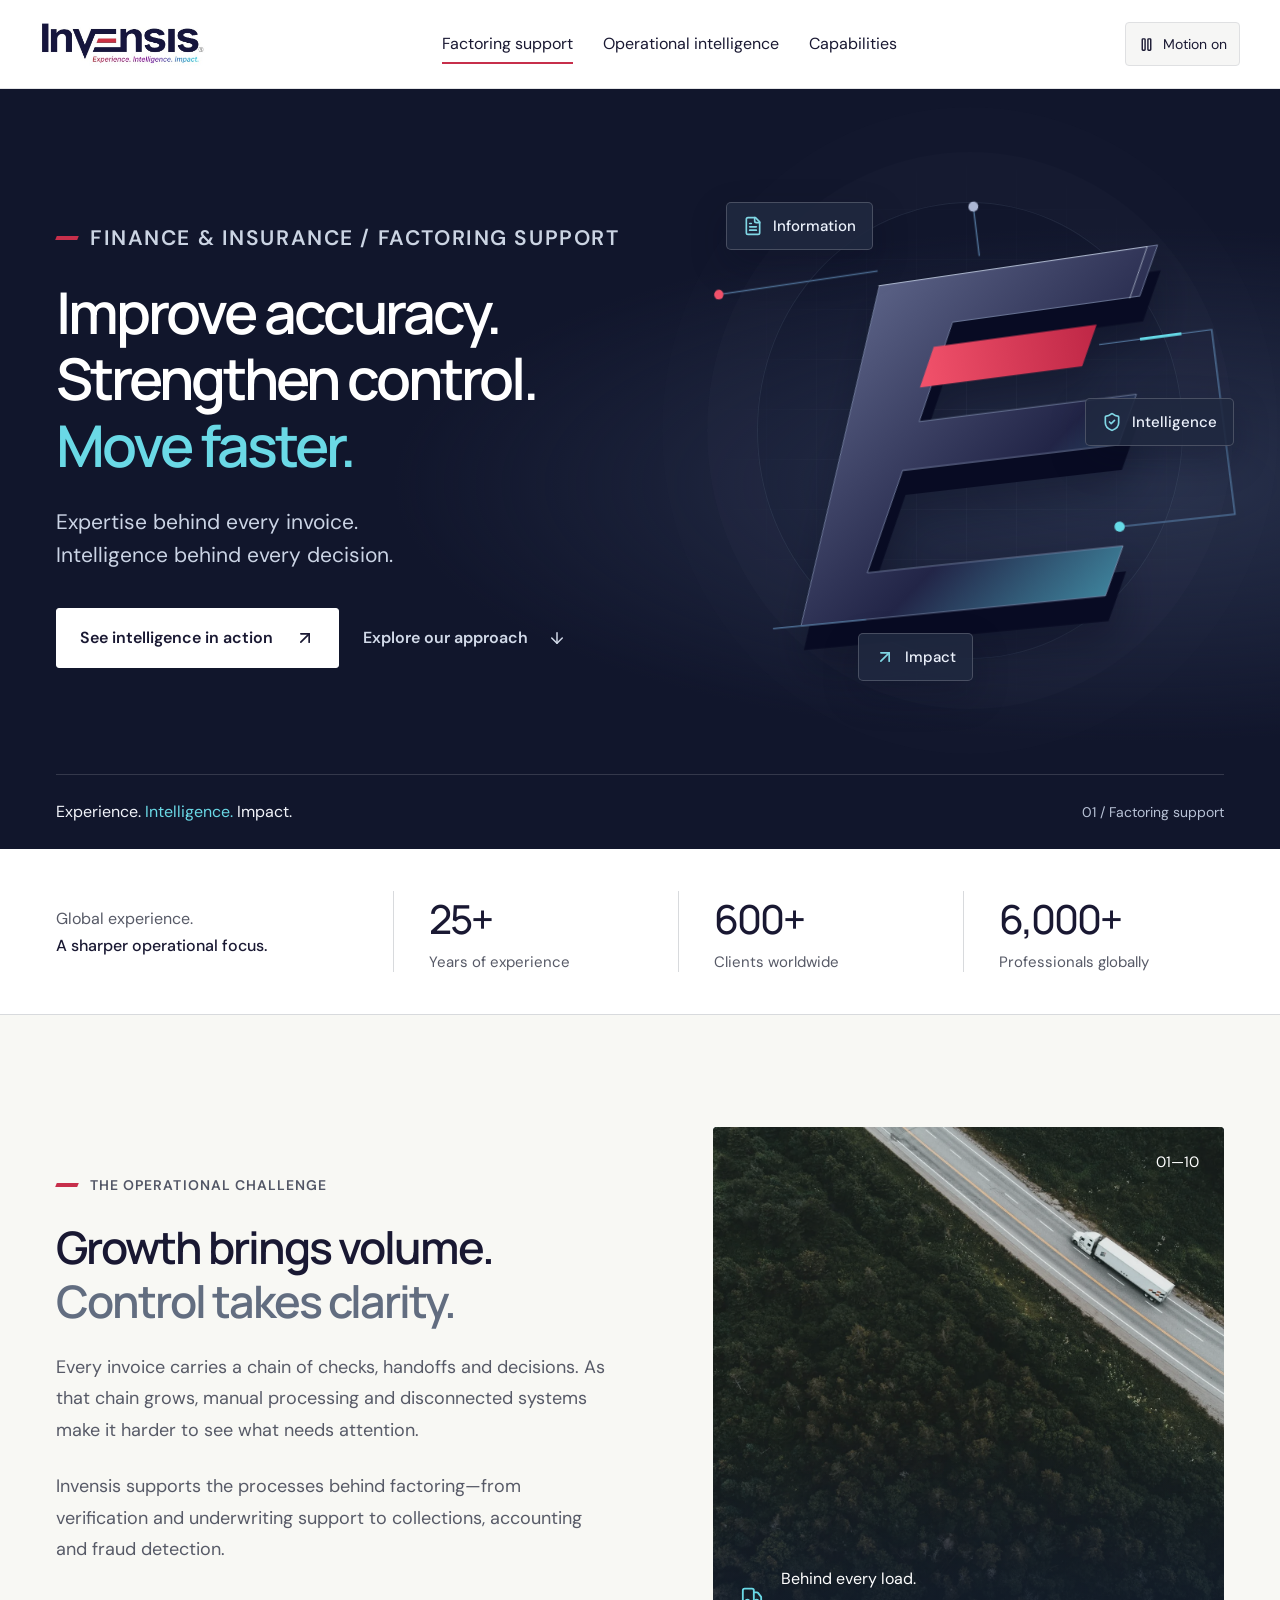
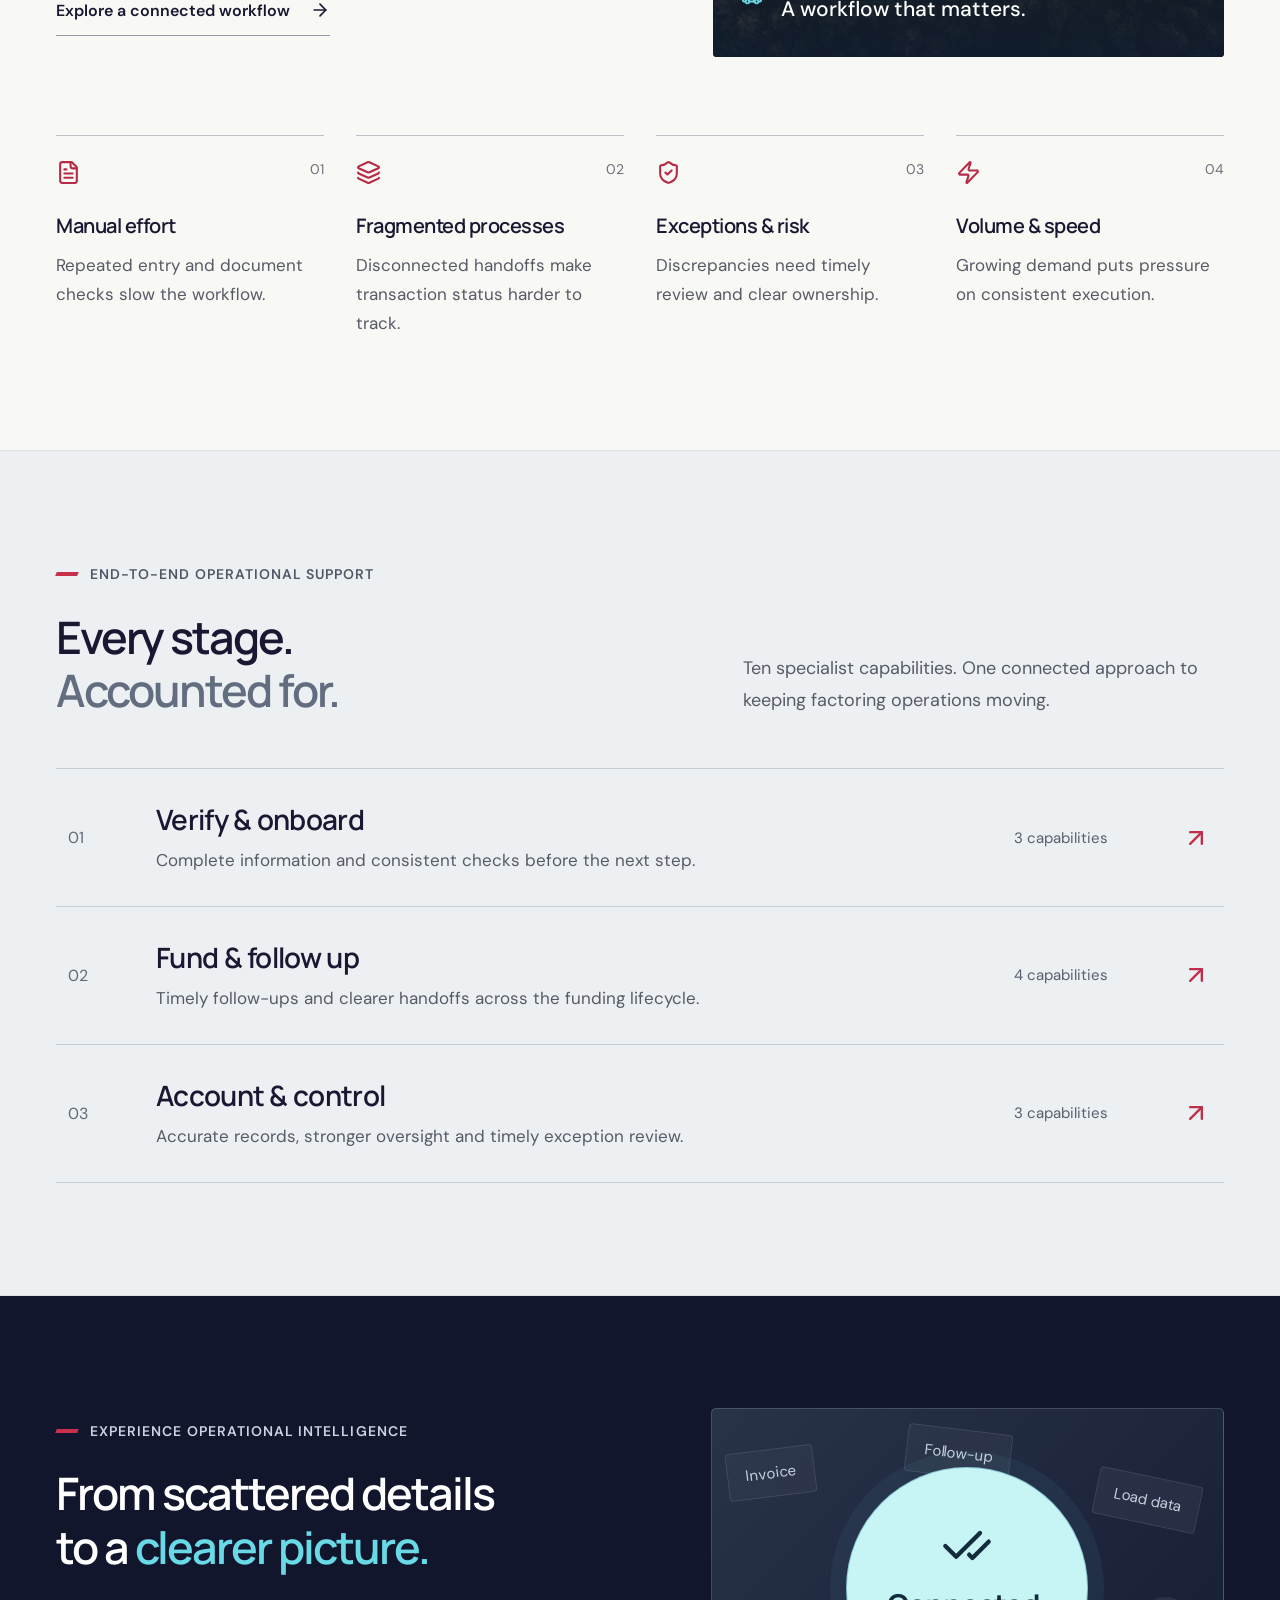
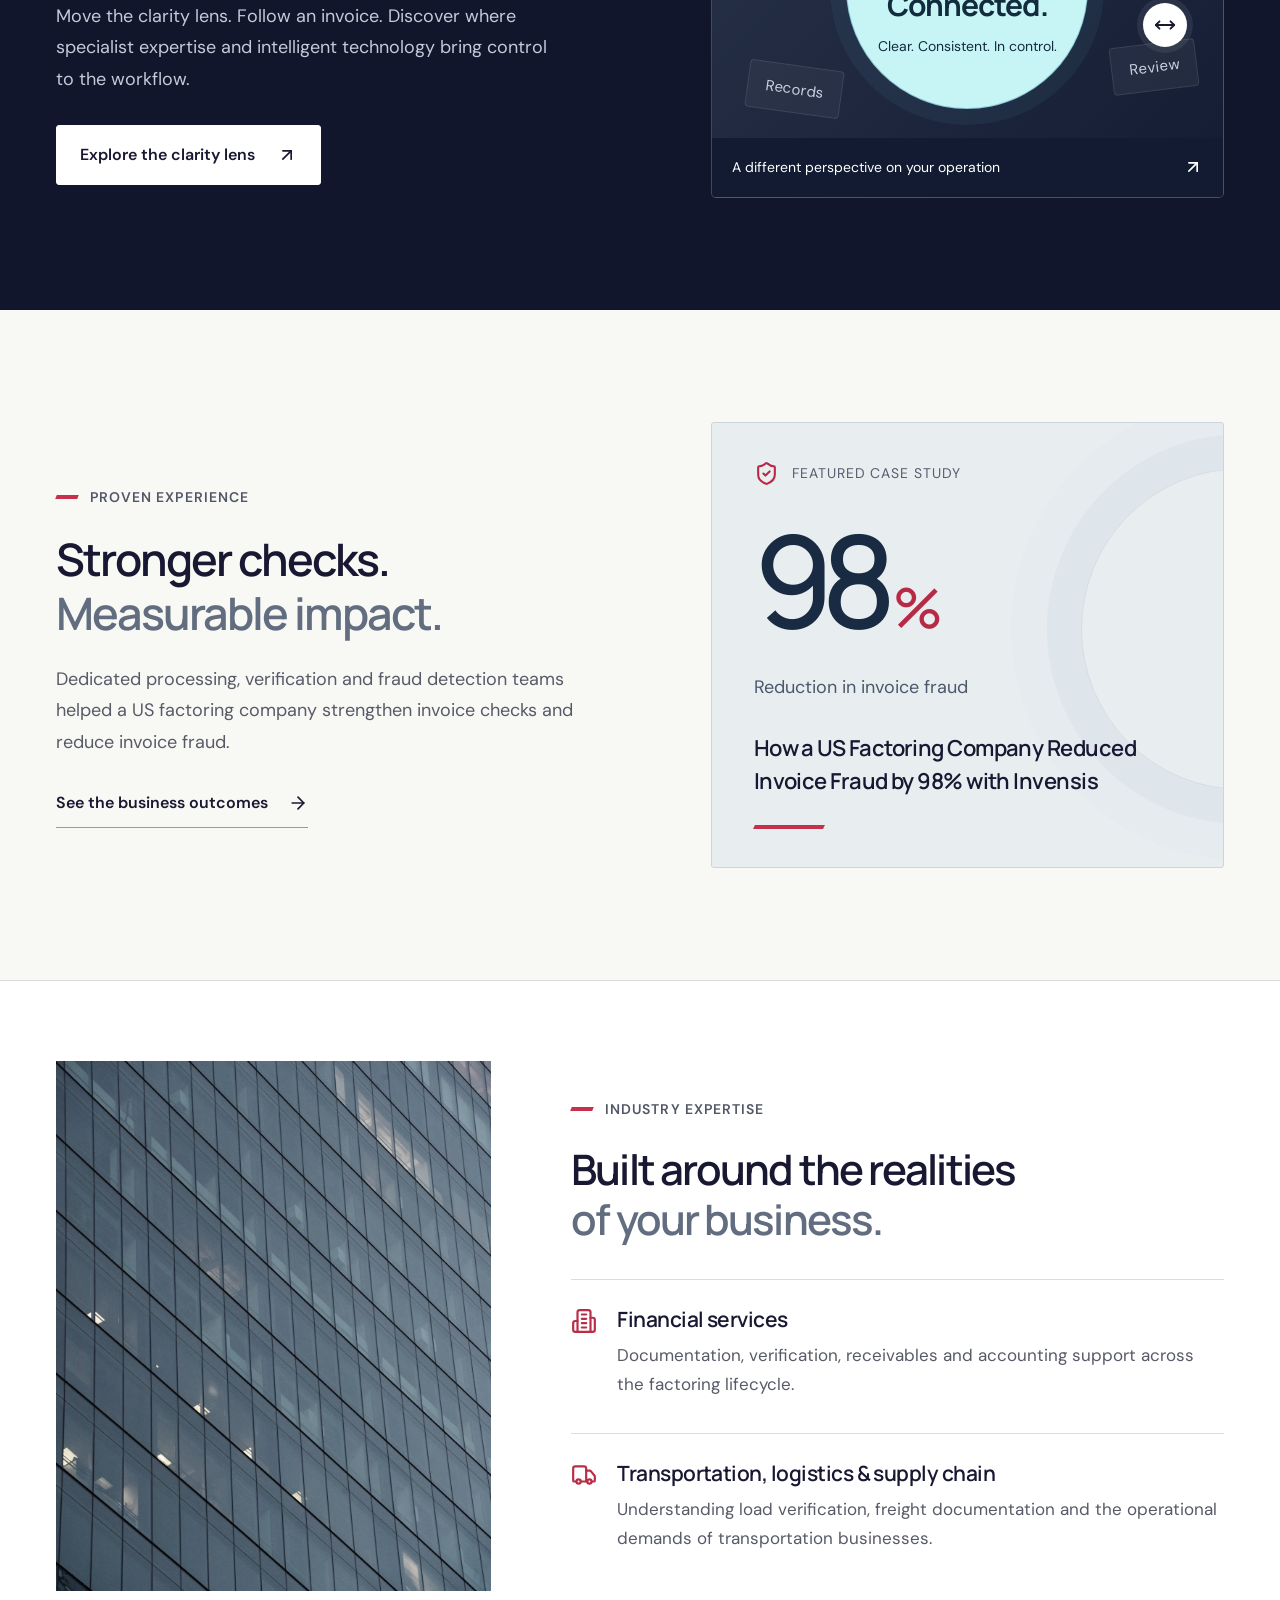
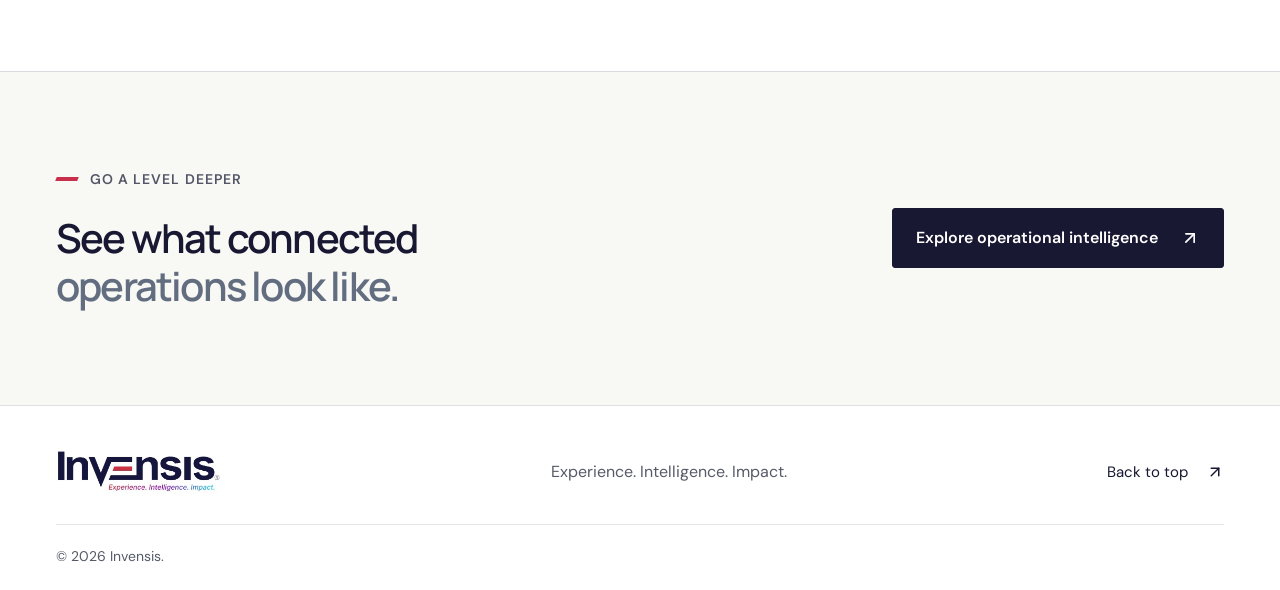
==== index.html @ 434040b1 "Publish separate two-page Invensis design showcase" ====
<!doctype html>
<html lang="en"><head><meta charset="UTF-8"/><meta name="viewport" content="width=device-width, initial-scale=1.0"/><meta name="theme-color" content="#171538"/><meta name="description" content="Invensis factoring support. Operational expertise and intelligent technology to improve accuracy, strengthen control and move faster."/><meta property="og:title" content="Invensis — Stronger factoring operations"/><meta property="og:description" content="Experience. Intelligence. Impact. Explore operational support across the factoring lifecycle."/><meta property="og:type" content="website"/><meta property="og:url" content="https://maazhussain2711.github.io/invensis-design-showcase"/><meta property="og:image" content="https://maazhussain2711.github.io/invensis-design-showcase/invensis-logo.jpg"/><link rel="canonical" href="https://maazhussain2711.github.io/invensis-design-showcase"/><link rel="icon" type="image/svg+xml" href="./favicon.svg"/><title>Factoring Support | Invensis</title>  <script type="module" crossorigin src="./assets/main-B9OImQj8.js"></script>
  <link rel="stylesheet" crossorigin href="./assets/main-DvrVE4va.css">
</head><body><div id="root"></div><noscript>Enable JavaScript to explore this interactive page.</noscript></body></html>
---- assets/main-DvrVE4va.css ----
@font-face{font-family:DM Sans;font-style:normal;font-weight:400 700;font-display:swap;src:url(./dm-sans-400-Xz1IZZA0.woff2) format("woff2")}@font-face{font-family:Manrope;font-style:normal;font-weight:400 800;font-display:swap;src:url(./manrope-400-DHIcAJRg.woff2) format("woff2")}:root{font-family:DM Sans,sans-serif;font-synthesis:none;font-size:16px;color:#191832;background:#f8f8f4;--ink:#191832;--muted:#575a67;--navy:#11162c;--red:#c72f4b;--cyan:#6ad9e6;--line:#d8dadd;--wrap:1240px}*{box-sizing:border-box}html{scroll-behavior:smooth;scroll-padding-top:105px}body{margin:0}button,input,textarea,select{font:inherit}button,a,input{-webkit-tap-highlight-color:transparent}button{cursor:pointer}a{color:inherit;text-decoration:none}button{color:inherit}img{display:block;width:100%;height:auto}svg{flex-shrink:0}button:focus-visible,a:focus-visible,input:focus-visible,select:focus-visible,textarea:focus-visible,summary:focus-visible{outline:3px solid #087f96;outline-offset:5px}.dark :focus-visible{outline-color:#81e5ef}h1,h2,h3,h4,p,figure{margin:0}h1,h2,h3,h4{font-family:Manrope,sans-serif;font-weight:600}h1{font-size:clamp(48px,5.15vw,78px);line-height:1.15;letter-spacing:-.052em}h2{font-size:clamp(34px,3.5vw,50px);line-height:1.19;letter-spacing:-.045em}h3{font-size:24px;line-height:1.35;letter-spacing:-.025em}h4{font-size:24px;line-height:1.4}em{font-style:normal;color:#626d80}p{font-size:18px;line-height:1.75;color:var(--muted)}.wrap{width:min(var(--wrap),calc(100% - 112px));margin-inline:auto}.section{padding:112px 0}.dark{background:var(--navy);color:#fff}.dark p{color:#c3cbda}.dark em{color:var(--cyan)}.eyebrow{display:flex;align-items:center;gap:12px;font-size:14px;line-height:1.6;font-weight:600;letter-spacing:.075em;text-transform:uppercase;margin-bottom:24px;color:#525666}.eyebrow>span{width:22px;height:4px;transform:skew(-22deg);background:var(--red);flex-shrink:0}.dark .eyebrow{color:#cbd4e3}.button{display:inline-flex;align-items:center;justify-content:space-between;gap:22px;min-height:56px;padding:17px 23px;background:var(--ink);border:1px solid var(--ink);color:#fff;font-size:16px;font-weight:600;line-height:1.5;border-radius:3px;transition:background .2s,transform .2s}.button:hover{background:#34364e;transform:translateY(-2px)}.dark .button{background:#fff;color:var(--ink);border-color:#fff}.dark .button:hover{background:#c5f1f5}.button svg,.text-link svg,.quiet-link svg{transition:transform .2s}.button:hover svg,.text-link:hover svg{transform:translate(3px,-2px)}.text-link,.quiet-link{display:inline-flex;align-items:center;gap:20px;min-height:44px;font-size:16px;font-weight:600;line-height:1.6}.text-link{padding-bottom:6px;border-bottom:1px solid #949ba8}.dark .quiet-link{color:#d2dae9}.skip-link{position:fixed;top:10px;left:12px;padding:15px 20px;background:#fff;z-index:100;transform:translateY(-160%)}.skip-link:focus{transform:none}.site-header{position:sticky;top:0;z-index:30;background:#fff;border-bottom:1px solid #e3e4e6}.header-inner{height:88px;width:min(1390px,calc(100% - 80px));margin:auto;display:flex;align-items:center;justify-content:space-between;gap:30px}.brand{display:inline-flex;align-items:center;min-width:172px}.brand-crop{width:174px;height:52px;display:block;overflow:hidden;background:#fff}.brand-crop img{width:200px;max-width:none;margin:-20px 0 0 -14px}.navigation{display:flex;align-items:center;gap:30px}.navigation>a{font-size:16px;line-height:1.6;min-height:44px;display:flex;align-items:center;position:relative}.navigation>a:after{content:"";position:absolute;bottom:2px;left:0;width:0;height:2px;background:var(--red);transition:width .2s}.navigation>a:hover:after,.navigation>a[aria-current]:after{width:100%}.header-actions{display:flex;align-items:center;gap:12px}.motion-toggle{display:flex;gap:8px;align-items:center;font-size:14px;white-space:nowrap;min-height:44px;padding:8px 12px;background:#f6f6f5;border:1px solid #dfe0e2;border-radius:4px}.menu-toggle{display:none;border:1px solid #dfe0e2;background:#fff;width:44px;height:44px;align-items:center;justify-content:center}.reading-progress{height:2px;background:var(--red);position:absolute;bottom:-1px;left:0;width:100%;transform:scaleX(var(--read-progress,0));transform-origin:left}.home-hero{overflow:hidden;background:radial-gradient(ellipse at 88% 52%,#27304b 0,transparent 46%),#11162c}.hero-grid{display:grid;grid-template-columns:1.25fr 1fr;gap:25px;align-items:center;min-height:640px;padding-top:70px;padding-bottom:72px}.hero-copy{z-index:2}.hero-copy h1{font-size:clamp(48px,4.5vw,70px);font-weight:600}.hero-copy>p{margin-top:28px;font-size:21px;line-height:1.6;color:#cbd4e5}.hero-actions{display:flex;gap:24px;align-items:center;flex-wrap:wrap;margin-top:35px}.hero-baseline{display:flex;justify-content:space-between;align-items:center;gap:20px;border-top:1px solid #ffffff25;padding-block:23px}.hero-baseline p{font-size:16px;color:#f2f4fa}.hero-baseline p span{color:var(--cyan)}.hero-baseline>span{font-size:14px;color:#b8c2d6}.signal-art{position:relative;width:100%;aspect-ratio:1/1.06;transform:translateY(var(--hero-travel,0px));perspective:1000px}.signal-svg{width:110%;height:100%;position:relative;left:-5%;filter:drop-shadow(0 22px 20px #04071855);transform:rotateY(-8deg) rotate(-7deg)}.signal-grid{position:absolute;top:0;right:0;bottom:0;left:0;background-image:linear-gradient(#adb7d110 1px,transparent 1px),linear-gradient(90deg,#adb7d110 1px,transparent 1px);background-size:50px 50px;-webkit-mask-image:radial-gradient(ellipse,black 0,transparent 72%);mask-image:radial-gradient(ellipse,black 0,transparent 72%)}.signal-halo{position:absolute;top:8%;right:8%;bottom:8%;left:8%;border:1px solid #879eb222;border-radius:50%;box-shadow:0 0 0 50px #879eb205,0 0 0 95px #879eb203}.signal-chip{position:absolute;display:flex;align-items:center;gap:10px;padding:13px 16px;border:1px solid #ffffff30;border-radius:5px;background:#202940e6;box-shadow:0 14px 35px #060c2040;font-size:15px;font-weight:500;color:#edf2fc}.signal-chip svg{color:#80d7e5}.chip-one{top:8%;left:2%}.chip-two{right:-2%;top:44%}.chip-three{bottom:4%;left:28%}.signal-packet{stroke-dasharray:40 460;stroke-dashoffset:460;animation:signal-flow 4s ease 3 forwards}.experience-strip{padding:42px 0;background:#fff;border-bottom:1px solid var(--line)}.stats-grid{display:grid;grid-template-columns:1.2fr repeat(3,1fr);gap:24px;align-items:center}.stats-grid>p{font-size:16px;line-height:1.7}.stats-grid>p strong{font-weight:500;color:var(--ink)}.stat{border-left:1px solid var(--line);padding-left:35px;display:flex;flex-direction:column;gap:6px}.stat strong{font-family:Manrope,sans-serif;font-size:40px;letter-spacing:-.05em;font-weight:500}.stat span{font-size:15px;color:var(--muted)}.approach-grid{display:grid;grid-template-columns:1.12fr 1fr;gap:85px;align-items:center}.section-intro>p{margin-top:25px;max-width:550px}.section-intro .text-link{margin-top:26px}.freight-image{position:relative;height:530px;overflow:hidden;border-radius:4px;background:#182735}.freight-image>img{height:100%;object-fit:cover;object-position:50% 50%;filter:saturate(.6)}.freight-image:after{content:"";position:absolute;top:0;right:0;bottom:0;left:0;background:linear-gradient(transparent 55%,#101b2edf)}.freight-image figcaption{display:flex;gap:18px;align-items:center;position:absolute;left:28px;right:28px;bottom:30px;z-index:1;font-size:16px;line-height:1.7;color:#fff}.freight-image figcaption svg{color:var(--cyan)}.freight-image figcaption strong{font-size:21px;font-weight:500}.image-index{position:absolute;right:25px;top:25px;color:#fff;font-size:15px}.friction-grid{display:grid;grid-template-columns:repeat(4,1fr);gap:32px;margin-top:78px}.friction-grid article{position:relative;border-top:1px solid #bec3ca;padding-top:24px}.friction-grid .item-number{position:absolute;top:24px;right:0;color:#6c707a;font-size:14px}.friction-grid article>svg{margin-bottom:22px;color:#b72a45}.friction-grid h3{font-size:20px;margin-bottom:12px}.friction-grid p{font-size:17px;line-height:1.7}.heading-row{display:grid;grid-template-columns:1.25fr 1fr;gap:85px;align-items:end;margin-bottom:52px}.heading-row>p{max-width:510px}.capability-overview{background:#edf0f2;border-block:1px solid #dde1e4}.service-chapters{border-top:1px solid #c7cdd3}.service-chapter{display:grid;grid-template-columns:60px 1fr 140px 30px;gap:28px;align-items:center;border-bottom:1px solid #c7cdd3;padding:32px 12px;transition:background .2s,padding .2s}.service-chapter:hover{background:#fff;padding-inline:22px}.chapter-number{font-size:16px;color:#626878}.service-chapter h3{font-size:28px;margin-bottom:7px}.service-chapter p{font-size:17px;line-height:1.65}.chapter-count{font-size:15px;color:#565f70}.service-chapter>svg{color:#c12e4a}.feature-grid{display:grid;grid-template-columns:1.1fr 1fr;gap:90px;align-items:center}.experience-feature p:not(.eyebrow){margin-top:28px;max-width:510px}.experience-feature .button{margin-top:30px}.lens-preview{min-height:390px;position:relative;display:flex;align-items:center;justify-content:center;border:1px solid #ffffff30;background:linear-gradient(135deg,#283249,#141c33);border-radius:5px;overflow:hidden}.preview-noise{position:absolute;top:0;right:0;bottom:0;left:0}.preview-noise>span{position:absolute;font-size:15px;color:#c8d0df;background:#3c465955;border:1px solid #ffffff19;padding:13px 17px;border-radius:4px;transform:rotate(-7deg)}.preview-noise>span:nth-child(1){top:40px;left:15px}.preview-noise>span:nth-child(2){top:67px;right:23px;transform:rotate(12deg)}.preview-noise>span:nth-child(3){left:35px;bottom:84px;transform:rotate(8deg)}.preview-noise>span:nth-child(4){right:26px;bottom:106px}.preview-noise>span:nth-child(5){left:38%;top:20px;transform:rotate(7deg)}.preview-circle{position:relative;width:240px;height:240px;border-radius:50%;display:flex;flex-direction:column;align-items:center;justify-content:center;gap:12px;background:#c7f4f4;box-shadow:0 0 0 1px #8cc8d5,0 0 0 17px #6bcddd10;color:#122c3e;transform:translateY(-15px);transition:transform .4s}.lens-preview:hover .preview-circle{transform:translateY(-15px) scale(1.04)}.preview-circle strong{font-family:Manrope,sans-serif;font-size:30px;letter-spacing:-.035em}.preview-circle>span{font-size:14px}.preview-handle{position:absolute;top:50%;right:7%;width:44px;height:44px;border-radius:50%;background:#fff;color:#171a31;display:flex;align-items:center;justify-content:center;box-shadow:0 0 0 6px #ffffff13}.preview-caption{position:absolute;bottom:0;left:0;right:0;padding:19px 20px;background:#121b32;display:flex;align-items:center;justify-content:space-between;gap:12px;font-size:14px;line-height:1.5}.impact-grid{display:grid;grid-template-columns:1.1fr 1fr;gap:90px;align-items:center}.case-feature{position:relative;overflow:hidden;padding:38px 42px;background:#e8edf0;border:1px solid #cdd5dc;border-radius:3px}.case-feature:before{content:"";position:absolute;width:320px;height:320px;border:1px solid #8298ab30;border-radius:50%;right:-180px;top:45px;box-shadow:0 0 0 34px #8298ab10,0 0 0 70px #8298ab08}.case-meta{display:flex;align-items:center;gap:13px;font-size:14px;text-transform:uppercase;letter-spacing:.07em;color:#535e70}.case-meta svg{color:#b72a45}.case-value{display:block;font-family:Manrope,sans-serif;font-size:clamp(95px,10vw,150px);line-height:1.3;letter-spacing:-.09em;font-weight:500;margin:10px 0;color:#192a43}.case-value>span{font-size:.43em;letter-spacing:-.06em;margin-left:7px;color:#b72a45}.case-measure{font-size:18px;color:#4b576b}.case-feature h3{font-size:22px;line-height:1.5;margin-top:28px;position:relative;max-width:430px}.case-rule{width:70px;height:4px;display:block;margin-top:27px;background:#c4314d;transform:skew(-25deg)}.industry-section{background:#fff;border-block:1px solid var(--line);padding:80px 0}.industry-grid{display:grid;grid-template-columns:.8fr 1.2fr;gap:80px;align-items:center}.industry-grid figure{height:530px;overflow:hidden}.industry-grid img{height:100%;object-fit:cover;filter:saturate(.45)}.industry-grid h2{font-size:42px}.industry-row{display:flex;gap:20px;margin-top:34px;padding-top:25px;border-top:1px solid #d9dce1}.industry-row>svg{color:#b82e49;margin-top:3px}.industry-row h3{font-size:21px;margin-bottom:8px}.industry-row p{font-size:17px;line-height:1.7}.next-page{display:flex;justify-content:space-between;align-items:center;gap:40px;padding-block:96px}.next-page h2{font-size:40px}.site-footer{background:#fff;border-top:1px solid #dfe1e5;padding-top:40px;padding-bottom:25px}.footer-inner{display:flex;justify-content:space-between;align-items:center;gap:30px}.footer-inner>p{font-size:16px}.footer-inner>a:last-child{display:flex;align-items:center;gap:18px;min-height:44px;font-size:15px}.footer-bottom{border-top:1px solid #e4e5e8;margin-top:26px;padding-top:22px;font-size:14px;color:#555a67}.operations-hero{padding:37px 0 0;background:#f5f6f3}.back-link{display:inline-flex;align-items:center;gap:12px;min-height:44px;font-size:14px;color:#535d6d}.back-link svg{transform:rotate(180deg)}.operations-hero-grid{display:grid;grid-template-columns:1.25fr 1fr;align-items:end;gap:90px;padding-top:47px;padding-bottom:64px}.operations-hero h1{font-size:clamp(46px,5.2vw,76px)}.operations-hero-grid>div:last-child{padding-bottom:10px}.operations-hero-grid>div:last-child>p+p{margin-top:18px}.operations-hero-grid .text-link{margin-top:25px}.page-chapters{display:flex;gap:30px;flex-wrap:wrap;padding:22px 0;border-top:1px solid #cdd2d9;align-items:center}.page-chapters>span{margin-right:auto;color:#555d6b;font-size:14px}.page-chapters>a{font-size:15px;min-height:44px;display:flex;align-items:center}.page-chapters>a:hover{text-decoration:underline}.clarity-section{background:radial-gradient(ellipse at 75% 50%,#25364c,transparent 80%),#11162c}.clarity-experience{border:1px solid #536077;border-radius:5px;overflow:hidden}.lens-scene{height:370px;position:relative;overflow:hidden}.lens-world{position:absolute;top:0;right:0;bottom:0;left:0;padding:25px 32px;background:#1d2437}.lens-world-heading{display:flex;align-items:center;gap:12px;font-size:16px;color:#e0e5ee}.status-mark{width:11px;height:11px;background:#dbbd88;border-radius:50%;display:block}.lens-chain{display:grid;grid-template-columns:repeat(3,1fr);gap:28px;margin-top:25px}.lens-node{position:relative;display:flex;flex-direction:column;align-items:start;border:1px dashed #8d95a275;background:#293044;min-height:197px;padding:20px;border-radius:3px;transform:rotate(-3deg)}.lens-node:nth-child(2){transform:rotate(3deg)}.lens-node:nth-child(3){transform:rotate(-1.5deg)}.lens-node>span{position:absolute;right:18px;top:19px;font-size:14px;color:#c2c8d4}.lens-node>svg{color:#d6c4a7;width:28px;height:28px;margin-bottom:18px}.lens-node strong{font-size:18px;font-weight:500;line-height:1.4;max-width:220px}.lens-node p{font-size:15px;line-height:1.6;color:#cad0dc;margin-top:9px;max-width:240px}.lens-world-note{font-size:14px;color:#d0d6e1;margin-top:23px}.lens-connected{background:#dbf2f0;color:#173348;clip-path:inset(0 calc(100% - var(--clarity)) 0 0)}.lens-connected .lens-world-heading{color:#173348}.lens-connected .lens-node{transform:none;border:1px solid #88b1b3;background:#f1faf8;box-shadow:0 10px 20px #32637510}.lens-connected .lens-node>svg{color:#167174}.lens-connected .lens-node>span{color:#486274}.lens-connected .lens-node p,.lens-connected .lens-world-note{color:#405c6a}.lens-connected .lens-node:after{content:"";position:absolute;right:-29px;top:50%;width:28px;height:2px;background:#1c8086}.lens-connected .lens-node:last-child:after{display:none}.lens-divider{position:absolute;left:var(--clarity);top:0;bottom:0;width:2px;background:#fff;box-shadow:0 0 20px #08253a50;pointer-events:none;transform:translate(-1px)}.lens-divider>span{position:absolute;top:45%;left:-21px;display:flex;align-items:center;justify-content:center;width:44px;height:44px;color:#1a2e41;background:#fff;border:1px solid #bdcdd5;border-radius:50%;box-shadow:0 4px 14px #18283940}.lens-control{padding:25px 32px;background:#172036;border-top:1px solid #5b697c}.lens-control label{display:flex;gap:12px;align-items:center;font-size:16px;font-weight:500}.lens-control label>span{margin-left:auto;color:#c7d7e4;font-size:14px}.lens-control input{display:block;width:100%;height:44px;margin:14px 0 6px;accent-color:#79dbe3;cursor:ew-resize}.lens-control>div{display:flex;justify-content:space-between;align-items:center;gap:20px;font-size:14px;color:#e2e9f2}.lens-control>div p{font-size:14px;color:#bdcbdd}.lens-text-alternative{padding:24px 32px 28px;border-top:1px solid #536077;background:#111a2f}.lens-text-alternative h3{font-size:18px;margin-bottom:12px}.lens-text-alternative ul{margin:0;padding-left:22px;display:grid;grid-template-columns:repeat(3,1fr);gap:20px;color:#bdcadc;font-size:15px;line-height:1.65}.journey-section{background:#f9faf7}.journey-scroll{border:1px solid #c6cdd5;border-radius:4px;background:#fff}.journey-sticky{background:#fff;padding:30px 32px}.journey-topline{display:flex;justify-content:space-between;gap:20px;align-items:center}.journey-topline>p{font-size:15px;color:#4e5869;display:flex;align-items:center;gap:10px}.status-dot{display:inline-block;width:8px;height:8px;border-radius:50%;background:#237c7d;flex-shrink:0}.follow-control{font-size:14px;display:flex;align-items:center;gap:8px;color:#555d6b;min-height:44px}.follow-control input{width:18px;height:18px;accent-color:#1a5b71}.journey-tabs{display:grid;grid-template-columns:repeat(4,1fr);margin-top:26px;border-bottom:1px solid #cdd3dc}.journey-tabs button{background:transparent;text-align:left;border:0;border-bottom:3px solid transparent;padding:18px 15px 21px 0;font-size:16px;line-height:1.5;color:#5b6373;font-weight:500}.journey-tabs button>span{font-size:14px;display:block;margin-bottom:7px;color:#727b89}.journey-tabs button[aria-selected=true]{border-color:#bd2f49;color:#151c34}.journey-panel{display:grid;grid-template-columns:1fr 1fr;gap:65px;padding-top:45px;padding-bottom:12px;align-items:center}.journey-copy .eyebrow{margin-bottom:14px}.journey-copy h3{font-size:32px;margin-bottom:19px}.journey-copy p{font-size:17px}.journey-copy ul{list-style:none;padding:0;margin:25px 0 0}.journey-copy li{display:flex;align-items:center;gap:12px;font-size:16px;color:#455263;margin-top:13px}.journey-copy li svg{color:#23767d}.journey-document{border:1px solid #c3ccd5;background:#f8fafb;border-radius:5px;box-shadow:0 18px 28px #1d344914;overflow:hidden}.document-top{display:flex;align-items:center;gap:10px;padding:20px;border-bottom:1px solid #d9dfe5;color:#374b60;font-size:15px}.document-top strong{font-weight:500}.document-top>span{margin-left:auto;font-size:14px;color:#526779}.document-content{padding:28px}.document-icon{width:74px;height:74px;background:#e5eff1;border:1px solid #c0d7db;border-radius:16px;display:flex;align-items:center;justify-content:center;color:#276878;margin-bottom:25px}.phase-1 .document-icon{background:#f7e4e8;color:#b52e49;border-color:#e6bfc8}.document-content h4{font-size:22px;max-width:290px;margin-bottom:22px}.document-checks{display:flex;flex-direction:column;gap:14px}.document-checks>span{display:flex;align-items:center;gap:10px;font-size:15px;color:#455e6c}.document-checks svg{color:#277a79}.document-bottom{display:flex;align-items:center;justify-content:space-between;gap:8px;font-size:14px;color:#3b596d;background:#e5eff0;border-top:1px solid #c5d8dc;padding:17px 20px}.library-section{background:#edf0f2;border-block:1px solid #d6dce0}.capability-library{display:grid;grid-template-columns:1fr;gap:42px}.capability-group{scroll-margin-top:110px}.capability-group-heading{display:flex;gap:18px;align-items:center;border-bottom:1px solid #abb5c2;padding-bottom:18px}.capability-group-heading>span{font-size:16px;color:#b42a46}.capability-group-heading>h3{font-size:25px}.capability-group-heading>p{margin-left:auto;font-size:15px}.capability-row{border-bottom:1px solid #cbd2da}.capability-row>button{display:grid;grid-template-columns:35px 30px 1fr 25px;gap:20px;align-items:center;width:100%;padding:22px 14px;border:0;text-align:left;background:transparent;font-size:20px;line-height:1.5;font-family:Manrope,sans-serif;transition:background .2s}.capability-row>button:hover{background:#ffffff8c}.capability-row>button>svg{color:#5e6d81}.capability-number{font-family:DM Sans,sans-serif;font-size:14px;color:#596878}.capability-row.is-expanded{background:#fff}.capability-row.is-expanded>button>svg{color:#b72c48}.capability-row>div{padding:0 66px 26px 99px}.capability-row p{max-width:820px;font-size:18px}.technology-section{background:#fff}.technology-experience{border:1px solid #b8c7d0;border-radius:4px;overflow:hidden}.technology-tabs{display:grid;grid-template-columns:repeat(4,1fr);border-bottom:1px solid #b8c7d0}.technology-tabs button{display:flex;align-items:center;justify-content:space-between;gap:15px;border:0;border-right:1px solid #b8c7d0;background:#f6f8f9;padding:23px 24px;font-size:19px;font-weight:500;min-height:70px}.technology-tabs button:last-child{border-right:0}.technology-tabs button[aria-selected=true]{background:#17243a;color:#fff}.technology-panel{display:grid;grid-template-columns:1fr 1fr;gap:75px;padding:45px;background:linear-gradient(120deg,#f8fafb,#e8f0f1)}.technology-panel>div:first-child>svg{color:#a82f47;margin-bottom:22px}.technology-panel h3{font-size:28px;margin-bottom:17px}.technology-panel p{font-size:17px}.technology-details{padding:25px 28px;border:1px solid #b5c9d1;border-radius:4px;background:#fff;display:flex;flex-direction:column;gap:20px;align-self:center}.small-label{font-size:14px;color:#586c7d}.technology-details>span:not(.small-label){display:flex;align-items:center;gap:11px;font-size:16px;color:#314d60}.technology-details svg{color:#197a81}.technology-details>p{display:flex;align-items:center;gap:10px;font-size:14px;line-height:1.6;border-top:1px solid #dce4e8;padding-top:17px;color:#546879}.outcomes-section{background:#e8efef;border-block:1px solid #cbd9dd}.outcomes-grid{display:grid;grid-template-columns:1fr 1fr;gap:0 60px}.outcomes-grid>div{position:relative;display:flex;align-items:center;gap:15px;border-top:1px solid #b4c5ca;padding:25px 0;min-height:90px}.outcomes-grid>div>span{font-size:14px;color:#576f7b;min-width:28px}.outcomes-grid>div>svg{color:#247d80}.outcomes-grid h3{font-size:20px;font-weight:500}.perspectives-section{background:#f9f9f5}.perspective-list{border-top:1px solid #bfc7cf}.perspective-list details{border-bottom:1px solid #bfc7cf}.perspective-list summary{cursor:pointer;list-style:none;display:grid;grid-template-columns:45px 1fr 25px;gap:25px;align-items:center;padding:30px 12px;transition:background .2s}.perspective-list summary::-webkit-details-marker{display:none}.perspective-list summary:hover{background:#fff}.perspective-list summary>span{font-size:15px;color:#586577}.perspective-list summary h3{font-size:23px;line-height:1.5}.perspective-list summary>svg{color:#b12d48}.perspective-list details[open] summary>svg{transform:rotate(45deg)}.perspective-list details>p{padding:0 70px 30px 82px;max-width:1000px;font-size:18px}.conversation-grid{display:grid;grid-template-columns:1fr 1fr;gap:100px;align-items:start}.conversation h2{font-size:clamp(38px,4.1vw,59px)}.conversation-grid>div>p:not(.eyebrow){margin-top:25px;max-width:480px}.enquiry-disclaimer{display:block;font-size:14px;line-height:1.7;color:#c3cbdb;margin-top:34px;padding-left:17px;border-left:2px solid #d84461}.enquiry-form{padding:34px;background:#fff;color:#1c2335;border-radius:4px;border:1px solid #fff}.enquiry-form h3{font-size:25px;margin-bottom:8px}.enquiry-form>p{font-size:16px;color:#596375}.enquiry-form>p:first-of-type{margin-bottom:26px}.enquiry-form label{font-size:16px;line-height:1.6;display:block;font-weight:500;margin-top:18px}.enquiry-form label>span{font-size:14px;color:#647082;font-weight:400}.enquiry-form input,.enquiry-form select,.enquiry-form textarea{width:100%;background:#fcfcfb;color:#202c40;border:1px solid #a9b7c4;border-radius:3px;font-size:16px;padding:12px;line-height:1.5;margin-top:7px;min-height:49px}.enquiry-form input::placeholder,.enquiry-form textarea::placeholder{color:#657182;opacity:1}.enquiry-form select{padding-right:25px}.enquiry-form textarea{resize:vertical;min-height:115px}.form-pair{display:grid;grid-template-columns:1fr 1fr;gap:16px}.enquiry-form .button{margin-top:23px;width:100%;background:#17233a;border-color:#17233a;color:#fff}.enquiry-form .button:hover{background:#30435d}.enquiry-form>p.form-note{font-size:14px;line-height:1.7;margin-top:14px;color:#59677a}.enquiry-form>p.form-status{display:flex;align-items:start;gap:10px;font-size:15px;line-height:1.6;color:#1d5d58;background:#e9f5ef;padding:15px;border:1px solid #accfc5;border-radius:3px;margin-top:16px}html[data-motion=on] [data-reveal]{opacity:0;transform:translateY(18px);transition:opacity .6s ease,transform .6s ease}html[data-motion=on] [data-reveal].is-visible{opacity:1;transform:none}html[data-motion=off]{scroll-behavior:auto}html[data-motion=off] *,html[data-motion=off] *:before,html[data-motion=off] *:after{animation:none!important;transition:none!important}html[data-motion=off] .signal-packet{stroke-dashoffset:0}.journey-scroll.following{height:1600px}.journey-scroll.following .journey-sticky{position:sticky;top:105px;min-height:620px}.follow-control{display:none}@media(min-width:1101px)and (min-height:851px){.follow-control{display:flex}}@keyframes signal-flow{0%{stroke-dashoffset:460}to{stroke-dashoffset:-40}}@media(min-width:1500px){.hero-grid{min-height:710px}.hero-copy h1{font-size:72px}}@media(max-width:1100px){.wrap{width:calc(100% - 72px)}.header-inner{width:calc(100% - 48px);gap:20px}.navigation{gap:19px}.navigation>a{font-size:14px}.motion-toggle span{display:none}.brand,.brand-crop{min-width:0;width:155px}.brand-crop img{width:182px;margin:-18px 0 0 -13px}.hero-grid{min-height:600px;gap:20px;grid-template-columns:1.2fr 1fr}.hero-copy h1{font-size:clamp(43px,4.8vw,60px)}.signal-chip{padding:11px 12px;font-size:14px;gap:8px}.chip-two{right:-4%}.hero-actions{gap:15px}.hero-actions .button{font-size:15px;padding:15px 17px}.hero-copy>p{font-size:19px}.stat{padding-left:23px}.stat strong{font-size:34px}.stat span{font-size:14px}.stats-grid{gap:18px}.approach-grid,.heading-row,.feature-grid,.impact-grid,.industry-grid,.operations-hero-grid,.conversation-grid{gap:45px}.freight-image{height:480px}.friction-grid{gap:24px}.friction-grid h3{font-size:19px}.industry-grid h2{font-size:36px}.service-chapter{grid-template-columns:45px 1fr 125px 28px;gap:20px}.next-page .button{max-width:300px}.lens-world{padding:25px}.lens-chain{gap:20px}.lens-node{padding:18px 15px;min-height:210px}.lens-node strong{font-size:16px}.lens-node p{font-size:14px}.lens-connected .lens-node:after{right:-21px;width:20px}.journey-panel{gap:35px}.technology-panel{gap:35px;padding:32px}.conversation h2{font-size:43px}.journey-scroll.following{height:auto}.journey-scroll.following .journey-sticky{position:relative;top:0;min-height:0}.follow-control{display:none}}@media(max-width:850px){.section{padding:80px 0}.navigation{position:absolute;top:88px;left:0;right:0;background:#fff;border-bottom:1px solid #dfe0e3;display:none;flex-direction:column;align-items:stretch;gap:6px;padding:24px 36px;box-shadow:0 20px 40px #17213b12}.navigation-open{display:flex}.navigation>a{font-size:18px;min-height:52px;max-width:max-content}.menu-toggle{display:flex}.motion-toggle span{display:block}.hero-grid{grid-template-columns:1fr;min-height:auto;padding-top:65px;padding-bottom:45px;gap:35px}.hero-copy h1{font-size:clamp(46px,6.5vw,62px)}.hero-copy>p{font-size:21px}.signal-art{width:min(470px,85%);margin:auto;aspect-ratio:1.1}.chip-two{right:-7%}.hero-baseline{margin-top:15px}.stats-grid{grid-template-columns:repeat(3,1fr);gap:25px 15px}.stats-grid>p{grid-column:1/-1;font-size:17px}.stats-grid>p br{display:none}.stat{padding-left:0;border:0}.stat:nth-child(3),.stat:nth-child(4){padding-left:20px;border-left:1px solid var(--line)}.stat strong{font-size:38px}.approach-grid,.feature-grid,.impact-grid,.industry-grid,.conversation-grid,.operations-hero-grid{grid-template-columns:1fr;gap:40px}.approach-grid .section-intro{max-width:650px}.freight-image{height:470px}.friction-grid{grid-template-columns:1fr 1fr;gap:40px 30px;margin-top:55px}.heading-row{grid-template-columns:1fr;gap:25px;margin-bottom:40px}.heading-row>p{max-width:650px}.service-chapter{grid-template-columns:35px 1fr 25px;gap:15px}.chapter-count{display:none}.service-chapter h3{font-size:24px}.service-chapter p{font-size:17px}.lens-preview{max-width:600px;width:100%;min-height:390px}.case-feature{max-width:650px}.industry-grid{grid-template-columns:.6fr 1fr;gap:30px}.industry-grid figure{height:550px}.industry-grid h2{font-size:32px}.industry-row h3{font-size:19px}.industry-row p{font-size:16px}.industry-row{gap:13px;margin-top:24px;padding-top:22px}.next-page{padding-block:72px;align-items:start;flex-direction:column;gap:30px}.next-page .button{max-width:none}.footer-inner{flex-wrap:wrap;gap:20px}.footer-inner>p{margin-right:auto}.operations-hero{padding-top:25px}.operations-hero-grid{padding-top:35px;padding-bottom:40px;gap:28px}.operations-hero h1{font-size:clamp(46px,7vw,65px)}.operations-hero-grid>div:last-child p{max-width:650px}.page-chapters{gap:10px 22px}.page-chapters>span{width:100%;margin-bottom:4px}.lens-scene{height:360px}.lens-chain{gap:13px}.lens-world{padding:22px 20px}.lens-node{padding:16px 12px;min-height:215px;transform:rotate(-1deg)}.lens-node p{font-size:14px}.lens-node strong{font-size:15px}.lens-connected .lens-node:after{width:13px;right:-14px}.lens-world-note{font-size:14px}.lens-control,.lens-text-alternative{padding:22px}.lens-text-alternative ul{grid-template-columns:1fr;gap:8px}.journey-sticky{padding:25px}.journey-panel{grid-template-columns:1fr;gap:30px}.journey-copy p{max-width:600px}.journey-document{max-width:570px;width:100%}.journey-tabs{grid-template-columns:1fr 1fr}.journey-tabs button:nth-child(-n+2){border-bottom:1px solid #cdd3dc}.journey-tabs button[aria-selected=true]{border-bottom:3px solid #bd2f49}.journey-topline>p{font-size:15px;line-height:1.6}.technology-panel{grid-template-columns:1fr;gap:30px}.technology-tabs button{padding:20px 17px;font-size:17px}.technology-details{max-width:570px;width:100%}.outcomes-grid{gap:0 35px}.outcomes-grid h3{font-size:18px}.outcomes-grid>div{gap:11px}.conversation h2{font-size:48px}.conversation-grid>div>p:not(.eyebrow){max-width:650px}.enquiry-disclaimer{margin-top:23px}.enquiry-form{max-width:680px;width:100%}}@media(max-width:600px){.wrap{width:calc(100% - 40px)}.section{padding:65px 0}.header-inner{height:76px;width:calc(100% - 32px);gap:15px}.brand-crop{width:144px;height:43px}.brand-crop img{width:170px;margin:-18px 0 0 -12px}.header-actions{gap:8px}.motion-toggle{padding:8px 10px}.motion-toggle span{display:none}.navigation{top:76px;padding:20px}.eyebrow{font-size:14px;letter-spacing:.035em;margin-bottom:20px;gap:10px}.eyebrow>span{width:17px;height:3px}h2{font-size:34px}p{font-size:18px;line-height:1.75}.home-hero .eyebrow{font-size:14px;max-width:320px}.hero-grid{padding-top:47px;gap:25px}.hero-copy h1{font-size:clamp(37px,8.4vw,50px);line-height:1.2;letter-spacing:-.055em}.hero-copy>p{font-size:19px;line-height:1.6;margin-top:24px}.hero-actions{align-items:start;gap:17px;margin-top:28px;flex-direction:column}.hero-actions .button{font-size:16px;min-height:56px;padding:16px 20px}.quiet-link{font-size:16px}.signal-art{width:91%;aspect-ratio:1.05;margin-top:15px}.signal-chip{font-size:14px;padding:10px;gap:8px}.signal-chip svg{width:17px;height:17px}.chip-one{top:1%;left:-1%}.chip-two{right:-2%;top:42%}.chip-three{bottom:1%;left:26%}.hero-baseline{padding-block:20px;gap:12px;flex-direction:column;align-items:start}.hero-baseline p{font-size:16px}.hero-baseline>span{font-size:14px}.experience-strip{padding:30px 0}.stats-grid{gap:24px 10px}.stats-grid>p{font-size:16px}.stats-grid>p br{display:block}.stat strong{font-size:30px;letter-spacing:-.06em}.stat span{font-size:14px;line-height:1.5}.stat:nth-child(3),.stat:nth-child(4){padding-left:13px}.approach-grid{gap:35px}.section-intro>p{margin-top:23px}.section-intro .text-link{font-size:16px;gap:12px}.freight-image{height:390px}.freight-image figcaption{left:23px;bottom:23px;font-size:16px;gap:14px}.freight-image figcaption strong{font-size:19px}.friction-grid{grid-template-columns:1fr;gap:32px;margin-top:45px}.friction-grid article{padding-left:44px;padding-top:22px}.friction-grid article>svg{position:absolute;left:0;top:25px}.friction-grid h3{font-size:21px;padding-right:28px}.friction-grid p{font-size:17px}.friction-grid .item-number{top:24px}.service-chapter{padding:25px 0;gap:13px;grid-template-columns:25px 1fr 24px}.service-chapter:hover{padding-inline:5px}.service-chapter h3{font-size:22px}.service-chapter p{font-size:16px}.service-chapter>svg{width:23px;height:23px}.chapter-number{font-size:14px}.feature-grid{gap:32px}.lens-preview{min-height:355px}.preview-circle{width:205px;height:205px}.preview-circle>svg{width:42px;height:42px}.preview-circle>strong{font-size:27px}.preview-circle>span{font-size:14px}.preview-caption{font-size:14px;padding:17px}.preview-handle{right:5%;width:40px;height:40px}.preview-noise>span{font-size:14px;padding:10px}.case-feature{padding:28px}.case-value{font-size:120px}.case-meta{font-size:14px;letter-spacing:.04em}.case-feature h3{font-size:21px}.industry-section{padding:65px 0}.industry-grid{grid-template-columns:1fr;gap:35px}.industry-grid figure{height:310px}.industry-grid h2{font-size:34px}.industry-row h3{font-size:21px}.industry-row p{font-size:17px}.industry-row{gap:17px}.next-page{padding-block:65px}.next-page h2{font-size:34px}.next-page .button{font-size:16px;gap:18px;max-width:100%}.site-footer{padding-top:25px}.footer-inner{align-items:start}.footer-inner>p{width:100%;font-size:16px;order:3}.footer-inner>a:last-child{font-size:14px;margin-top:1px;gap:9px}.footer-inner .brand-crop{width:145px}.footer-bottom{font-size:14px}.operations-hero h1{font-size:clamp(42px,10vw,56px)}.operations-hero-grid{padding-top:27px}.back-link{font-size:14px}.page-chapters{gap:0 18px;padding:18px 0}.page-chapters>a{font-size:15px}.page-chapters>span{font-size:14px}.lens-scene{height:560px}.lens-world{padding:21px 16px}.lens-world-heading{font-size:15px;gap:9px}.lens-chain{grid-template-columns:1fr;gap:13px;margin-top:24px}.lens-node{display:grid;grid-template-columns:29px 1fr;gap:7px 13px;min-height:120px;padding:18px;align-items:center;transform:rotate(-1deg)}.lens-node:nth-child(2){transform:rotate(1deg)}.lens-node:nth-child(3){transform:rotate(-1deg)}.lens-node>span{top:15px;right:13px;font-size:14px}.lens-node>svg{width:25px;height:25px;margin:0;grid-row:1/3}.lens-node strong{font-size:16px;padding-right:18px;max-width:none}.lens-node p{font-size:15px;line-height:1.5;grid-column:2;margin:0;max-width:220px}.lens-connected .lens-node{transform:none}.lens-connected .lens-node:after{width:2px;height:13px;top:auto;bottom:-14px;left:30px;right:auto}.lens-world-note{font-size:14px;margin-top:20px;line-height:1.6}.lens-control{padding:21px 16px}.lens-control label{font-size:15px;flex-wrap:wrap;gap:9px}.lens-control label>span{font-size:14px}.lens-control>div{gap:10px;flex-wrap:wrap;font-size:14px}.lens-control>div>p{order:3;width:100%;font-size:14px;text-align:center;margin-top:7px}.lens-text-alternative{padding:24px 18px}.lens-text-alternative h3{font-size:18px;line-height:1.5}.lens-text-alternative ul{font-size:16px;gap:10px}.journey-sticky{padding:24px 18px}.journey-topline>p{font-size:15px;align-items:start;gap:9px}.journey-topline .status-dot{margin-top:8px}.journey-tabs{margin-top:17px}.journey-tabs button{font-size:16px;padding:18px 12px 18px 0}.journey-copy h3{font-size:28px}.journey-copy p{font-size:17px}.journey-panel{padding-top:30px;gap:27px}.document-top{padding:16px;gap:8px;font-size:14px}.document-top>svg{width:20px;height:20px}.document-top>span{font-size:14px}.document-content{padding:24px}.document-content h4{font-size:22px}.document-bottom{font-size:14px;padding:16px 13px;gap:5px;flex-wrap:wrap}.document-bottom svg{width:13px;height:13px}.document-checks>span{font-size:16px}.capability-group-heading{gap:13px;flex-wrap:wrap}.capability-group-heading>h3{font-size:22px}.capability-group-heading>p{font-size:14px;width:100%;margin-left:30px}.capability-row>button{grid-template-columns:22px 24px 1fr 20px;gap:12px;font-size:18px;padding:20px 0;line-height:1.5}.capability-row>button>svg{width:23px;height:23px}.capability-number{font-size:14px}.capability-row>div{padding:0 20px 25px 34px}.capability-row p{font-size:17px}.technology-tabs{grid-template-columns:1fr 1fr}.technology-tabs button{font-size:18px;padding:20px 16px}.technology-tabs button:nth-child(2){border-right:0}.technology-tabs button:nth-child(-n+2){border-bottom:1px solid #b8c7d0}.technology-panel{padding:27px 22px}.technology-panel h3{font-size:25px}.technology-panel p{font-size:17px}.technology-details{padding:23px 18px}.technology-details>span:not(.small-label){font-size:16px;line-height:1.6}.technology-details>p{font-size:14px}.outcomes-grid{grid-template-columns:1fr;gap:0}.outcomes-grid h3{font-size:19px}.outcomes-grid>div{padding:20px 0;min-height:78px;gap:13px}.perspective-list summary{grid-template-columns:25px 1fr 22px;gap:12px;padding:25px 0}.perspective-list summary h3{font-size:20px;line-height:1.5}.perspective-list summary>span{font-size:14px}.perspective-list details>p{padding:0 15px 26px 37px;font-size:17px}.conversation h2{font-size:39px}.conversation-grid{gap:32px}.enquiry-form{padding:25px 20px}.enquiry-form h3{font-size:23px}.form-pair{grid-template-columns:1fr;gap:0}.enquiry-form input,.enquiry-form select,.enquiry-form textarea,.enquiry-form label{font-size:16px}.enquiry-form>p.form-status{font-size:15px}.enquiry-disclaimer{font-size:14px}}@media(max-width:360px){.wrap{width:calc(100% - 32px)}.hero-copy h1{font-size:35px}.hero-copy .eyebrow{font-size:14px}.stat strong{font-size:27px}.lens-node{padding:17px 13px;gap:6px 9px}.lens-node strong{font-size:15px}.document-bottom{font-size:14px}.footer-inner .brand-crop{width:130px}}@media(prefers-reduced-motion:reduce){html{scroll-behavior:auto}*,*:before,*:after{animation:none!important;transition:none!important}[data-reveal]{opacity:1!important;transform:none!important}.signal-art{transform:none}.signal-packet{stroke-dashoffset:0}.journey-scroll.following{height:auto}.journey-scroll.following .journey-sticky{position:relative;top:0;min-height:0}.follow-control{display:none}}.lens-scene{touch-action:pan-y;cursor:ew-resize}@media print{[data-reveal]{opacity:1!important;transform:none!important}.site-header,.reading-progress,.motion-toggle{display:none}.dark{-webkit-print-color-adjust:exact;print-color-adjust:exact}}.journey-tabs button>span{color:#626b7a}.lens-mode-buttons,.mobile-lens-instruction,html[data-motion=off] .follow-control{display:none}@media(max-width:600px){.desktop-lens-instruction,.lens-control,.lens-divider{display:none}.mobile-lens-instruction{display:inline}.lens-mode-buttons{display:flex;gap:12px;padding:20px 18px;background:#172036;border-top:1px solid #536077}.lens-mode-buttons button{flex:1;min-height:48px;border:1px solid #76889d;border-radius:3px;font-size:16px;background:transparent;color:#dce7f2}.lens-mode-buttons button[aria-pressed=true]{background:#d5f2f0;color:#15394a;border-color:#d5f2f0}.lens-connected{clip-path:none}.clarity-experience[data-view=fragmented] .lens-connected{display:none}.clarity-experience[data-view=connected] .lens-fragmented{visibility:hidden}.lens-scene{cursor:default}.lens-world-note{max-width:270px}}.lens-mode-buttons{background:#172036}.lens-mode-buttons button{background:#172036;color:#dce7f2}
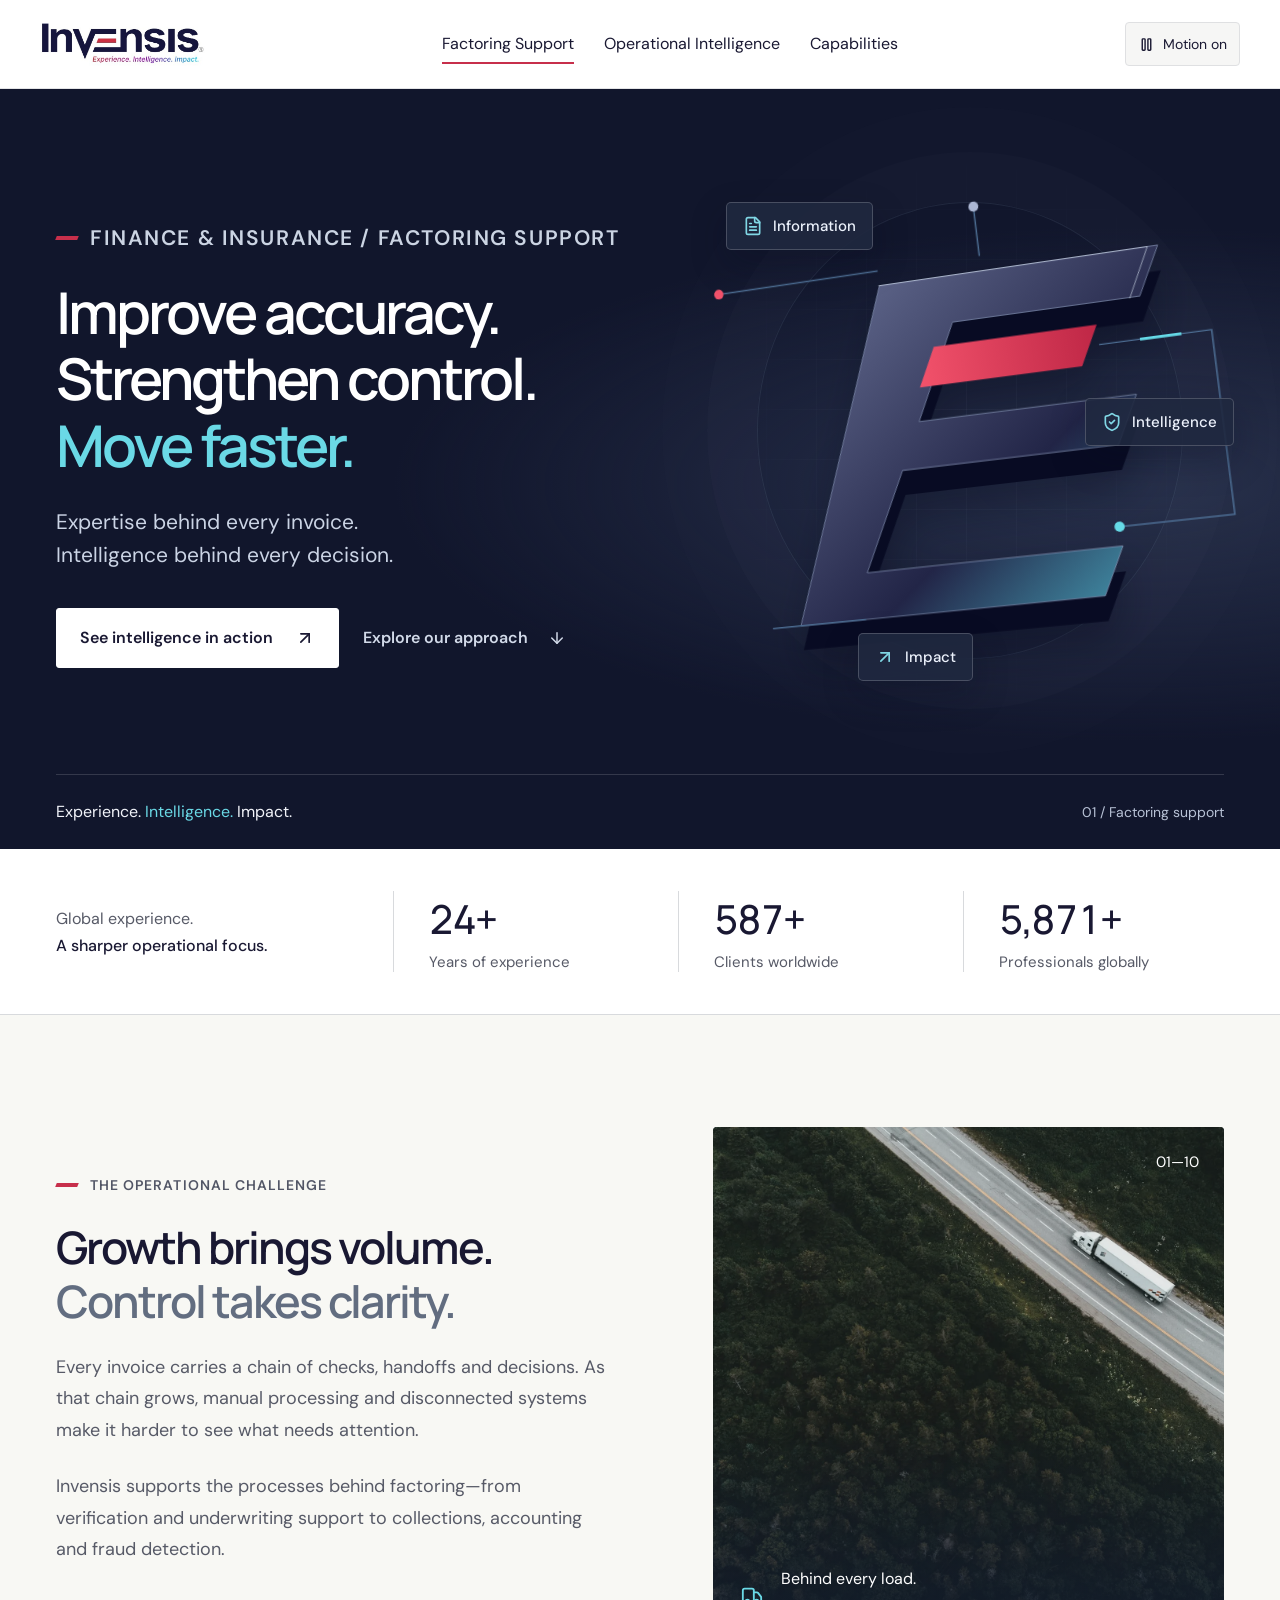
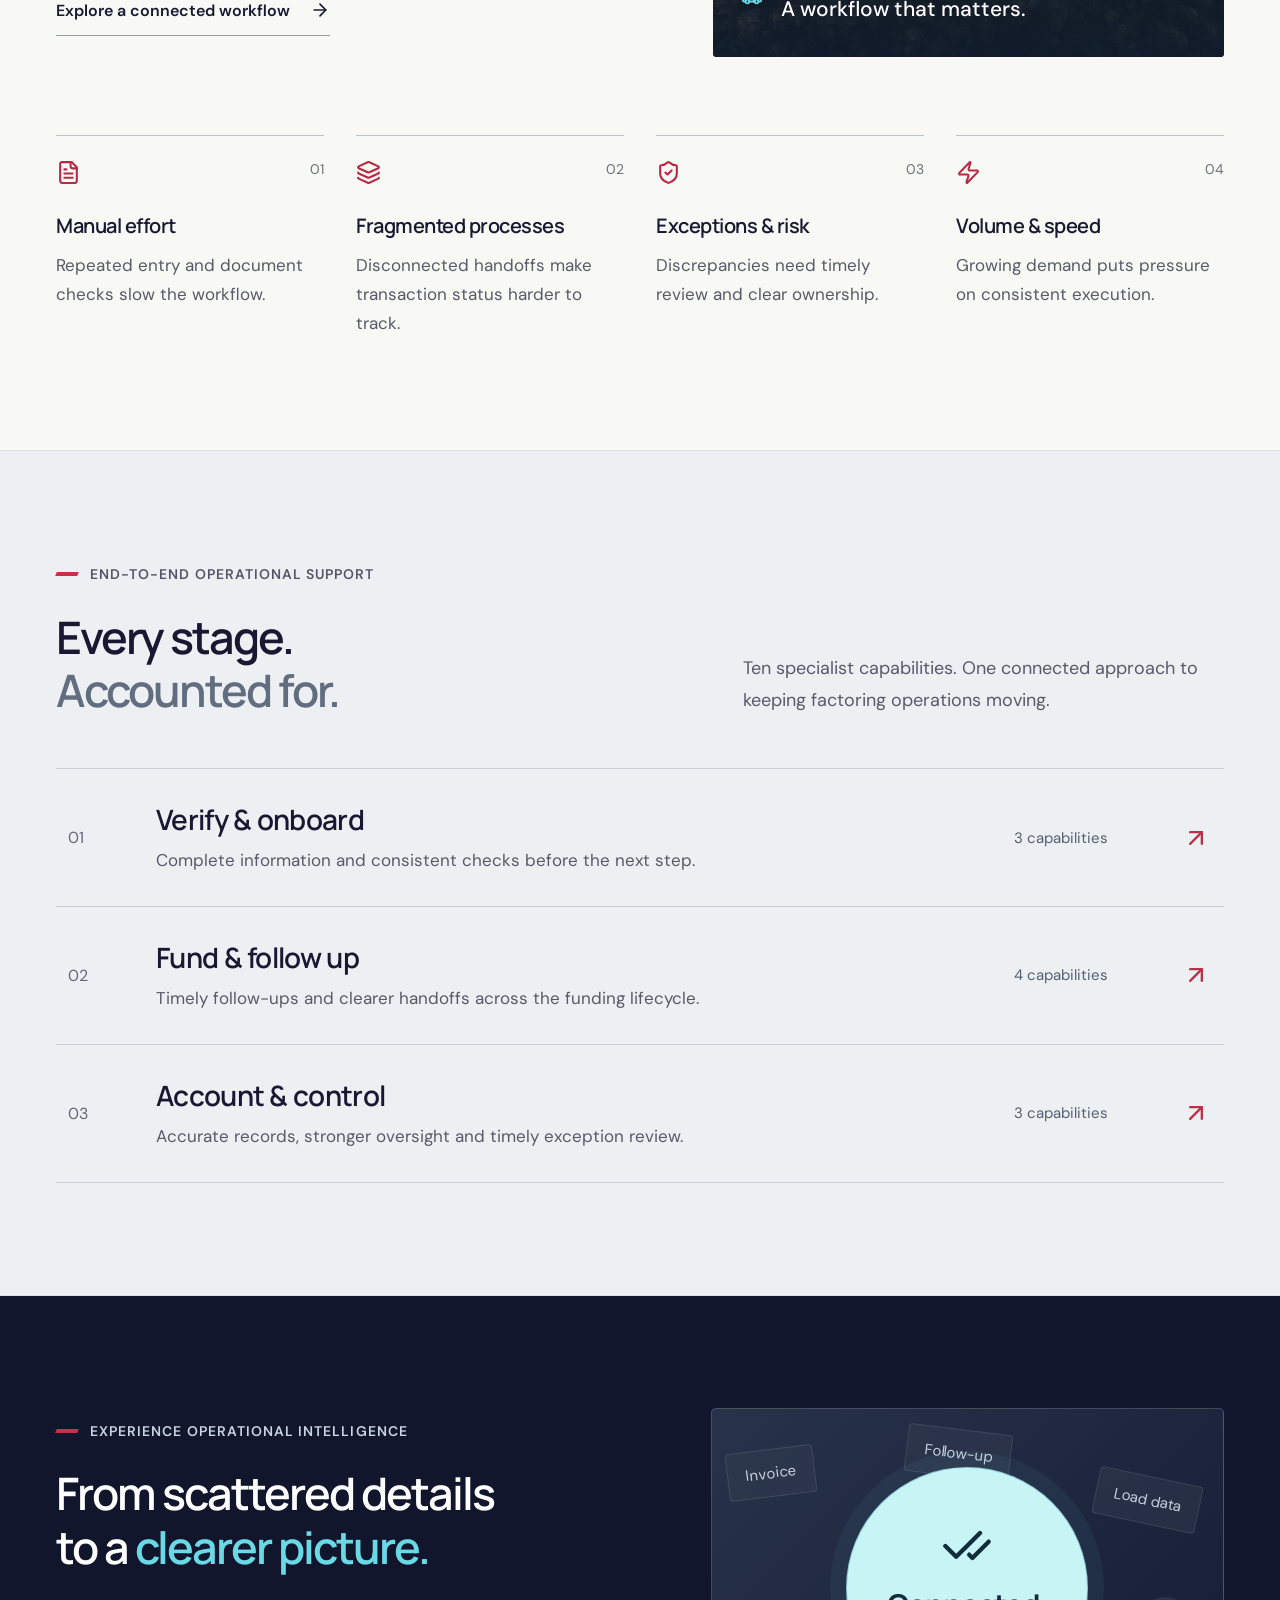
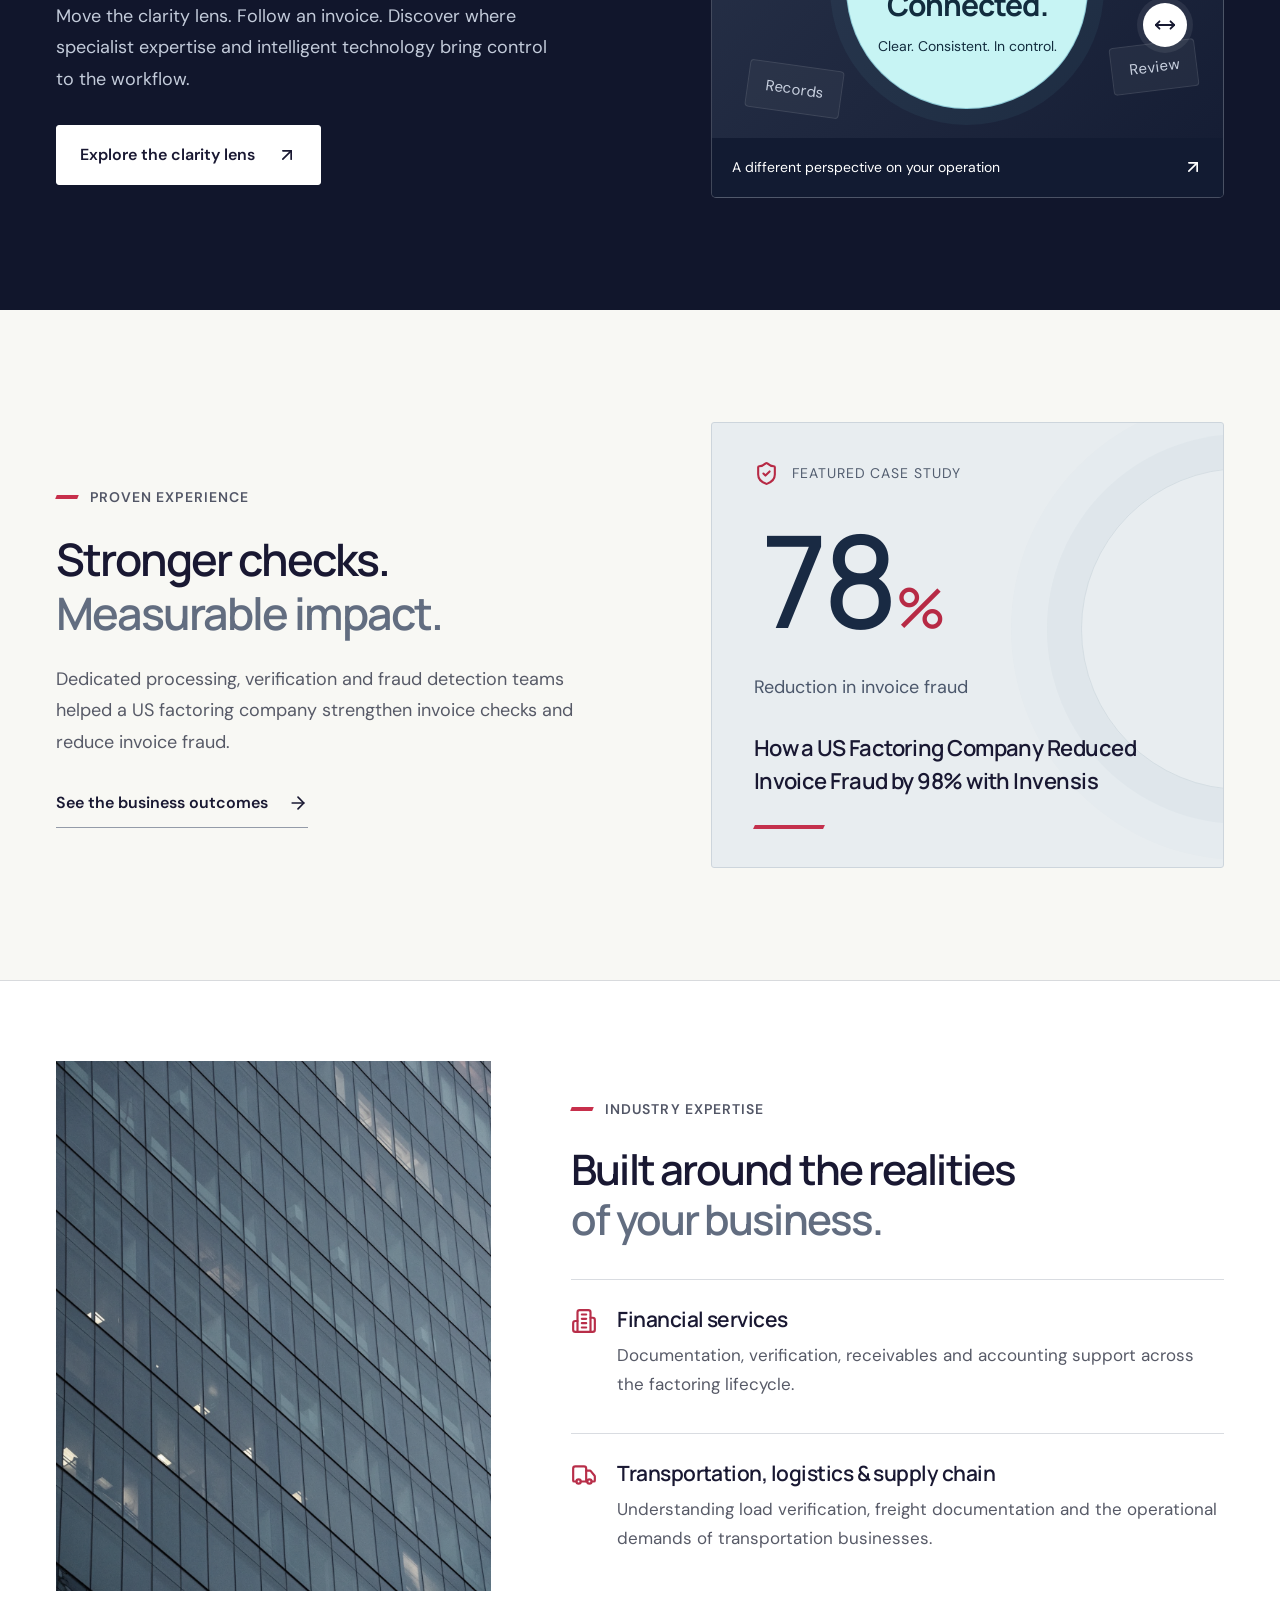
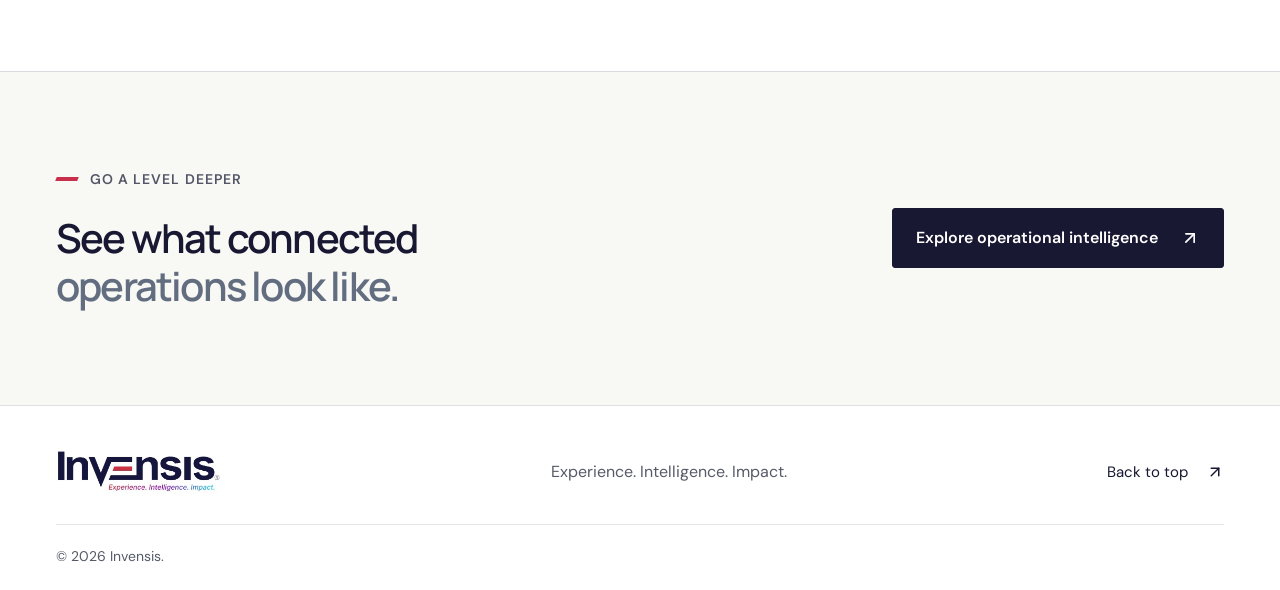
==== commit 90e23a4e: "Publish navigation refinements and scroll-triggered animations" ====
--- a/index.html
+++ b/index.html
@@ -1,4 +1,4 @@
 <!doctype html>
-<html lang="en"><head><meta charset="UTF-8"/><meta name="viewport" content="width=device-width, initial-scale=1.0"/><meta name="theme-color" content="#171538"/><meta name="description" content="Invensis factoring support. Operational expertise and intelligent technology to improve accuracy, strengthen control and move faster."/><meta property="og:title" content="Invensis — Stronger factoring operations"/><meta property="og:description" content="Experience. Intelligence. Impact. Explore operational support across the factoring lifecycle."/><meta property="og:type" content="website"/><meta property="og:url" content="https://maazhussain2711.github.io/invensis-design-showcase"/><meta property="og:image" content="https://maazhussain2711.github.io/invensis-design-showcase/invensis-logo.jpg"/><link rel="canonical" href="https://maazhussain2711.github.io/invensis-design-showcase"/><link rel="icon" type="image/svg+xml" href="./favicon.svg"/><title>Factoring Support | Invensis</title>  <script type="module" crossorigin src="./assets/main-B9OImQj8.js"></script>
-  <link rel="stylesheet" crossorigin href="./assets/main-DvrVE4va.css">
+<html lang="en"><head><meta charset="UTF-8"/><meta name="viewport" content="width=device-width, initial-scale=1.0"/><meta name="theme-color" content="#171538"/><meta name="description" content="Invensis factoring support. Operational expertise and intelligent technology to improve accuracy, strengthen control and move faster."/><meta property="og:title" content="Invensis — Stronger factoring operations"/><meta property="og:description" content="Experience. Intelligence. Impact. Explore operational support across the factoring lifecycle."/><meta property="og:type" content="website"/><meta property="og:url" content="https://maazhussain2711.github.io/invensis-design-showcase"/><meta property="og:image" content="https://maazhussain2711.github.io/invensis-design-showcase/invensis-logo.jpg"/><link rel="canonical" href="https://maazhussain2711.github.io/invensis-design-showcase"/><link rel="icon" type="image/svg+xml" href="./favicon.svg"/><title>Factoring Support | Invensis</title>  <script type="module" crossorigin src="./assets/main-BIwZEqfx.js"></script>
+  <link rel="stylesheet" crossorigin href="./assets/main-Bb00OgF_.css">
 </head><body><div id="root"></div><noscript>Enable JavaScript to explore this interactive page.</noscript></body></html>
--- a/assets/main-Bb00OgF_.css
+++ b/assets/main-Bb00OgF_.css
@@ -0,0 +1 @@
+@font-face{font-family:DM Sans;font-style:normal;font-weight:400 700;font-display:swap;src:url(./dm-sans-400-Xz1IZZA0.woff2) format("woff2")}@font-face{font-family:Manrope;font-style:normal;font-weight:400 800;font-display:swap;src:url(./manrope-400-DHIcAJRg.woff2) format("woff2")}:root{font-family:DM Sans,sans-serif;font-synthesis:none;font-size:16px;color:#191832;background:#f8f8f4;--ink:#191832;--muted:#575a67;--navy:#11162c;--red:#c72f4b;--cyan:#6ad9e6;--line:#d8dadd;--wrap:1240px}*{box-sizing:border-box}html{scroll-behavior:smooth;scroll-padding-top:105px}body{margin:0}button,input,textarea,select{font:inherit}button,a,input{-webkit-tap-highlight-color:transparent}button{cursor:pointer}a{color:inherit;text-decoration:none}button{color:inherit}img{display:block;width:100%;height:auto}svg{flex-shrink:0}button:focus-visible,a:focus-visible,input:focus-visible,select:focus-visible,textarea:focus-visible,summary:focus-visible{outline:3px solid #087f96;outline-offset:5px}.dark :focus-visible{outline-color:#81e5ef}h1,h2,h3,h4,p,figure{margin:0}h1,h2,h3,h4{font-family:Manrope,sans-serif;font-weight:600}h1{font-size:clamp(48px,5.15vw,78px);line-height:1.15;letter-spacing:-.052em}h2{font-size:clamp(34px,3.5vw,50px);line-height:1.19;letter-spacing:-.045em}h3{font-size:24px;line-height:1.35;letter-spacing:-.025em}h4{font-size:24px;line-height:1.4}em{font-style:normal;color:#626d80}p{font-size:18px;line-height:1.75;color:var(--muted)}.wrap{width:min(var(--wrap),calc(100% - 112px));margin-inline:auto}.section{padding:112px 0}.dark{background:var(--navy);color:#fff}.dark p{color:#c3cbda}.dark em{color:var(--cyan)}.eyebrow{display:flex;align-items:center;gap:12px;font-size:14px;line-height:1.6;font-weight:600;letter-spacing:.075em;text-transform:uppercase;margin-bottom:24px;color:#525666}.eyebrow>span{width:22px;height:4px;transform:skew(-22deg);background:var(--red);flex-shrink:0}.dark .eyebrow{color:#cbd4e3}.button{display:inline-flex;align-items:center;justify-content:space-between;gap:22px;min-height:56px;padding:17px 23px;background:var(--ink);border:1px solid var(--ink);color:#fff;font-size:16px;font-weight:600;line-height:1.5;border-radius:3px;transition:background .2s,transform .2s}.button:hover{background:#34364e;transform:translateY(-2px)}.dark .button{background:#fff;color:var(--ink);border-color:#fff}.dark .button:hover{background:#c5f1f5}.button svg,.text-link svg,.quiet-link svg{transition:transform .2s}.button:hover svg,.text-link:hover svg{transform:translate(3px,-2px)}.text-link,.quiet-link{display:inline-flex;align-items:center;gap:20px;min-height:44px;font-size:16px;font-weight:600;line-height:1.6}.text-link{padding-bottom:6px;border-bottom:1px solid #949ba8}.dark .quiet-link{color:#d2dae9}.skip-link{position:fixed;top:10px;left:12px;padding:15px 20px;background:#fff;z-index:100;transform:translateY(-160%)}.skip-link:focus{transform:none}.site-header{position:sticky;top:0;z-index:30;background:#fff;border-bottom:1px solid #e3e4e6}.header-inner{height:88px;width:min(1390px,calc(100% - 80px));margin:auto;display:flex;align-items:center;justify-content:space-between;gap:30px}.brand{display:inline-flex;align-items:center;min-width:172px}.brand-crop{width:174px;height:52px;display:block;overflow:hidden;background:#fff}.brand-crop img{width:200px;max-width:none;margin:-20px 0 0 -14px}.navigation{display:flex;align-items:center;gap:30px}.navigation>a{font-size:16px;line-height:1.6;min-height:44px;display:flex;align-items:center;position:relative}.navigation>a:after{content:"";position:absolute;bottom:2px;left:0;width:0;height:2px;background:var(--red);transition:width .2s}.navigation>a:hover:after,.navigation>a[aria-current]:after{width:100%}.header-actions{display:flex;align-items:center;gap:12px}.motion-toggle{display:flex;gap:8px;align-items:center;font-size:14px;white-space:nowrap;min-height:44px;padding:8px 12px;background:#f6f6f5;border:1px solid #dfe0e2;border-radius:4px}.menu-toggle{display:none;border:1px solid #dfe0e2;background:#fff;width:44px;height:44px;align-items:center;justify-content:center}.reading-progress{height:2px;background:var(--red);position:absolute;bottom:-1px;left:0;width:100%;transform:scaleX(var(--read-progress,0));transform-origin:left}.home-hero{overflow:hidden;background:radial-gradient(ellipse at 88% 52%,#27304b 0,transparent 46%),#11162c}.hero-grid{display:grid;grid-template-columns:1.25fr 1fr;gap:25px;align-items:center;min-height:640px;padding-top:70px;padding-bottom:72px}.hero-copy{z-index:2}.hero-copy h1{font-size:clamp(48px,4.5vw,70px);font-weight:600}.hero-copy>p{margin-top:28px;font-size:21px;line-height:1.6;color:#cbd4e5}.hero-actions{display:flex;gap:24px;align-items:center;flex-wrap:wrap;margin-top:35px}.hero-baseline{display:flex;justify-content:space-between;align-items:center;gap:20px;border-top:1px solid #ffffff25;padding-block:23px}.hero-baseline p{font-size:16px;color:#f2f4fa}.hero-baseline p span{color:var(--cyan)}.hero-baseline>span{font-size:14px;color:#b8c2d6}.signal-art{position:relative;width:100%;aspect-ratio:1/1.06;transform:translateY(var(--hero-travel,0px));perspective:1000px}.signal-svg{width:110%;height:100%;position:relative;left:-5%;filter:drop-shadow(0 22px 20px #04071855);transform:rotateY(-8deg) rotate(-7deg)}.signal-grid{position:absolute;top:0;right:0;bottom:0;left:0;background-image:linear-gradient(#adb7d110 1px,transparent 1px),linear-gradient(90deg,#adb7d110 1px,transparent 1px);background-size:50px 50px;-webkit-mask-image:radial-gradient(ellipse,black 0,transparent 72%);mask-image:radial-gradient(ellipse,black 0,transparent 72%)}.signal-halo{position:absolute;top:8%;right:8%;bottom:8%;left:8%;border:1px solid #879eb222;border-radius:50%;box-shadow:0 0 0 50px #879eb205,0 0 0 95px #879eb203}.signal-chip{position:absolute;display:flex;align-items:center;gap:10px;padding:13px 16px;border:1px solid #ffffff30;border-radius:5px;background:#202940e6;box-shadow:0 14px 35px #060c2040;font-size:15px;font-weight:500;color:#edf2fc}.signal-chip svg{color:#80d7e5}.chip-one{top:8%;left:2%}.chip-two{right:-2%;top:44%}.chip-three{bottom:4%;left:28%}.signal-packet{stroke-dasharray:40 460;stroke-dashoffset:460;animation:signal-flow 4s ease 3 forwards}.experience-strip{padding:42px 0;background:#fff;border-bottom:1px solid var(--line)}.stats-grid{display:grid;grid-template-columns:1.2fr repeat(3,1fr);gap:24px;align-items:center}.stats-grid>p{font-size:16px;line-height:1.7}.stats-grid>p strong{font-weight:500;color:var(--ink)}.stat{border-left:1px solid var(--line);padding-left:35px;display:flex;flex-direction:column;gap:6px}.stat strong{font-family:Manrope,sans-serif;font-size:40px;letter-spacing:-.05em;font-weight:500}.stat span{font-size:15px;color:var(--muted)}.approach-grid{display:grid;grid-template-columns:1.12fr 1fr;gap:85px;align-items:center}.section-intro>p{margin-top:25px;max-width:550px}.section-intro .text-link{margin-top:26px}.freight-image{position:relative;height:530px;overflow:hidden;border-radius:4px;background:#182735}.freight-image>img{height:100%;object-fit:cover;object-position:50% 50%;filter:saturate(.6)}.freight-image:after{content:"";position:absolute;top:0;right:0;bottom:0;left:0;background:linear-gradient(transparent 55%,#101b2edf)}.freight-image figcaption{display:flex;gap:18px;align-items:center;position:absolute;left:28px;right:28px;bottom:30px;z-index:1;font-size:16px;line-height:1.7;color:#fff}.freight-image figcaption svg{color:var(--cyan)}.freight-image figcaption strong{font-size:21px;font-weight:500}.image-index{position:absolute;right:25px;top:25px;color:#fff;font-size:15px}.friction-grid{display:grid;grid-template-columns:repeat(4,1fr);gap:32px;margin-top:78px}.friction-grid article{position:relative;border-top:1px solid #bec3ca;padding-top:24px}.friction-grid .item-number{position:absolute;top:24px;right:0;color:#6c707a;font-size:14px}.friction-grid article>svg{margin-bottom:22px;color:#b72a45}.friction-grid h3{font-size:20px;margin-bottom:12px}.friction-grid p{font-size:17px;line-height:1.7}.heading-row{display:grid;grid-template-columns:1.25fr 1fr;gap:85px;align-items:end;margin-bottom:52px}.heading-row>p{max-width:510px}.capability-overview{background:#edf0f2;border-block:1px solid #dde1e4}.service-chapters{border-top:1px solid #c7cdd3}.service-chapter{display:grid;grid-template-columns:60px 1fr 140px 30px;gap:28px;align-items:center;border-bottom:1px solid #c7cdd3;padding:32px 12px;transition:background .2s,padding .2s}.service-chapter:hover{background:#fff;padding-inline:22px}.chapter-number{font-size:16px;color:#626878}.service-chapter h3{font-size:28px;margin-bottom:7px}.service-chapter p{font-size:17px;line-height:1.65}.chapter-count{font-size:15px;color:#565f70}.service-chapter>svg{color:#c12e4a}.feature-grid{display:grid;grid-template-columns:1.1fr 1fr;gap:90px;align-items:center}.experience-feature p:not(.eyebrow){margin-top:28px;max-width:510px}.experience-feature .button{margin-top:30px}.lens-preview{min-height:390px;position:relative;display:flex;align-items:center;justify-content:center;border:1px solid #ffffff30;background:linear-gradient(135deg,#283249,#141c33);border-radius:5px;overflow:hidden}.preview-noise{position:absolute;top:0;right:0;bottom:0;left:0}.preview-noise>span{position:absolute;font-size:15px;color:#c8d0df;background:#3c465955;border:1px solid #ffffff19;padding:13px 17px;border-radius:4px;transform:rotate(-7deg)}.preview-noise>span:nth-child(1){top:40px;left:15px}.preview-noise>span:nth-child(2){top:67px;right:23px;transform:rotate(12deg)}.preview-noise>span:nth-child(3){left:35px;bottom:84px;transform:rotate(8deg)}.preview-noise>span:nth-child(4){right:26px;bottom:106px}.preview-noise>span:nth-child(5){left:38%;top:20px;transform:rotate(7deg)}.preview-circle{position:relative;width:240px;height:240px;border-radius:50%;display:flex;flex-direction:column;align-items:center;justify-content:center;gap:12px;background:#c7f4f4;box-shadow:0 0 0 1px #8cc8d5,0 0 0 17px #6bcddd10;color:#122c3e;transform:translateY(-15px);transition:transform .4s}.lens-preview:hover .preview-circle{transform:translateY(-15px) scale(1.04)}.preview-circle strong{font-family:Manrope,sans-serif;font-size:30px;letter-spacing:-.035em}.preview-circle>span{font-size:14px}.preview-handle{position:absolute;top:50%;right:7%;width:44px;height:44px;border-radius:50%;background:#fff;color:#171a31;display:flex;align-items:center;justify-content:center;box-shadow:0 0 0 6px #ffffff13}.preview-caption{position:absolute;bottom:0;left:0;right:0;padding:19px 20px;background:#121b32;display:flex;align-items:center;justify-content:space-between;gap:12px;font-size:14px;line-height:1.5}.impact-grid{display:grid;grid-template-columns:1.1fr 1fr;gap:90px;align-items:center}.case-feature{position:relative;overflow:hidden;padding:38px 42px;background:#e8edf0;border:1px solid #cdd5dc;border-radius:3px}.case-feature:before{content:"";position:absolute;width:320px;height:320px;border:1px solid #8298ab30;border-radius:50%;right:-180px;top:45px;box-shadow:0 0 0 34px #8298ab10,0 0 0 70px #8298ab08}.case-meta{display:flex;align-items:center;gap:13px;font-size:14px;text-transform:uppercase;letter-spacing:.07em;color:#535e70}.case-meta svg{color:#b72a45}.case-value{display:block;font-family:Manrope,sans-serif;font-size:clamp(95px,10vw,150px);line-height:1.3;letter-spacing:-.09em;font-weight:500;margin:10px 0;color:#192a43}.case-value>span{font-size:.43em;letter-spacing:-.06em;margin-left:7px;color:#b72a45}.case-measure{font-size:18px;color:#4b576b}.case-feature h3{font-size:22px;line-height:1.5;margin-top:28px;position:relative;max-width:430px}.case-rule{width:70px;height:4px;display:block;margin-top:27px;background:#c4314d;transform:skew(-25deg)}.industry-section{background:#fff;border-block:1px solid var(--line);padding:80px 0}.industry-grid{display:grid;grid-template-columns:.8fr 1.2fr;gap:80px;align-items:center}.industry-grid figure{height:530px;overflow:hidden}.industry-grid img{height:100%;object-fit:cover;filter:saturate(.45)}.industry-grid h2{font-size:42px}.industry-row{display:flex;gap:20px;margin-top:34px;padding-top:25px;border-top:1px solid #d9dce1}.industry-row>svg{color:#b82e49;margin-top:3px}.industry-row h3{font-size:21px;margin-bottom:8px}.industry-row p{font-size:17px;line-height:1.7}.next-page{display:flex;justify-content:space-between;align-items:center;gap:40px;padding-block:96px}.next-page h2{font-size:40px}.site-footer{background:#fff;border-top:1px solid #dfe1e5;padding-top:40px;padding-bottom:25px}.footer-inner{display:flex;justify-content:space-between;align-items:center;gap:30px}.footer-inner>p{font-size:16px}.footer-inner>a:last-child{display:flex;align-items:center;gap:18px;min-height:44px;font-size:15px}.footer-bottom{border-top:1px solid #e4e5e8;margin-top:26px;padding-top:22px;font-size:14px;color:#555a67}.operations-hero{padding:37px 0 0;background:#f5f6f3}.back-link{display:inline-flex;align-items:center;gap:12px;min-height:44px;font-size:14px;color:#535d6d}.back-link svg{transform:rotate(180deg)}.operations-hero-grid{display:grid;grid-template-columns:1.25fr 1fr;align-items:end;gap:90px;padding-top:47px;padding-bottom:64px}.operations-hero h1{font-size:clamp(46px,5.2vw,76px)}.operations-hero-grid>div:last-child{padding-bottom:10px}.operations-hero-grid>div:last-child>p+p{margin-top:18px}.operations-hero-grid .text-link{margin-top:25px}.page-chapters{display:flex;gap:30px;flex-wrap:wrap;padding:22px 0;border-top:1px solid #cdd2d9;align-items:center}.page-chapters>span{margin-right:auto;color:#555d6b;font-size:14px}.page-chapters>a{font-size:15px;min-height:44px;display:flex;align-items:center}.page-chapters>a:hover{text-decoration:underline}.clarity-section{background:radial-gradient(ellipse at 75% 50%,#25364c,transparent 80%),#11162c}.clarity-experience{border:1px solid #536077;border-radius:5px;overflow:hidden}.lens-scene{height:370px;position:relative;overflow:hidden}.lens-world{position:absolute;top:0;right:0;bottom:0;left:0;padding:25px 32px;background:#1d2437}.lens-world-heading{display:flex;align-items:center;gap:12px;font-size:16px;color:#e0e5ee}.status-mark{width:11px;height:11px;background:#dbbd88;border-radius:50%;display:block}.lens-chain{display:grid;grid-template-columns:repeat(3,1fr);gap:28px;margin-top:25px}.lens-node{position:relative;display:flex;flex-direction:column;align-items:start;border:1px dashed #8d95a275;background:#293044;min-height:197px;padding:20px;border-radius:3px;transform:rotate(-3deg)}.lens-node:nth-child(2){transform:rotate(3deg)}.lens-node:nth-child(3){transform:rotate(-1.5deg)}.lens-node>span{position:absolute;right:18px;top:19px;font-size:14px;color:#c2c8d4}.lens-node>svg{color:#d6c4a7;width:28px;height:28px;margin-bottom:18px}.lens-node strong{font-size:18px;font-weight:500;line-height:1.4;max-width:220px}.lens-node p{font-size:15px;line-height:1.6;color:#cad0dc;margin-top:9px;max-width:240px}.lens-world-note{font-size:14px;color:#d0d6e1;margin-top:23px}.lens-connected{background:#dbf2f0;color:#173348;clip-path:inset(0 calc(100% - var(--clarity)) 0 0)}.lens-connected .lens-world-heading{color:#173348}.lens-connected .lens-node{transform:none;border:1px solid #88b1b3;background:#f1faf8;box-shadow:0 10px 20px #32637510}.lens-connected .lens-node>svg{color:#167174}.lens-connected .lens-node>span{color:#486274}.lens-connected .lens-node p,.lens-connected .lens-world-note{color:#405c6a}.lens-connected .lens-node:after{content:"";position:absolute;right:-29px;top:50%;width:28px;height:2px;background:#1c8086}.lens-connected .lens-node:last-child:after{display:none}.lens-divider{position:absolute;left:var(--clarity);top:0;bottom:0;width:2px;background:#fff;box-shadow:0 0 20px #08253a50;pointer-events:none;transform:translate(-1px)}.lens-divider>span{position:absolute;top:45%;left:-21px;display:flex;align-items:center;justify-content:center;width:44px;height:44px;color:#1a2e41;background:#fff;border:1px solid #bdcdd5;border-radius:50%;box-shadow:0 4px 14px #18283940}.lens-control{padding:25px 32px;background:#172036;border-top:1px solid #5b697c}.lens-control label{display:flex;gap:12px;align-items:center;font-size:16px;font-weight:500}.lens-control label>span{margin-left:auto;color:#c7d7e4;font-size:14px}.lens-control input{display:block;width:100%;height:44px;margin:14px 0 6px;accent-color:#79dbe3;cursor:ew-resize}.lens-control>div{display:flex;justify-content:space-between;align-items:center;gap:20px;font-size:14px;color:#e2e9f2}.lens-control>div p{font-size:14px;color:#bdcbdd}.lens-text-alternative{padding:24px 32px 28px;border-top:1px solid #536077;background:#111a2f}.lens-text-alternative h3{font-size:18px;margin-bottom:12px}.lens-text-alternative ul{margin:0;padding-left:22px;display:grid;grid-template-columns:repeat(3,1fr);gap:20px;color:#bdcadc;font-size:15px;line-height:1.65}.journey-section{background:#f9faf7}.journey-scroll{border:1px solid #c6cdd5;border-radius:4px;background:#fff}.journey-sticky{background:#fff;padding:30px 32px}.journey-topline{display:flex;justify-content:space-between;gap:20px;align-items:center}.journey-topline>p{font-size:15px;color:#4e5869;display:flex;align-items:center;gap:10px}.status-dot{display:inline-block;width:8px;height:8px;border-radius:50%;background:#237c7d;flex-shrink:0}.follow-control{font-size:14px;display:flex;align-items:center;gap:8px;color:#555d6b;min-height:44px}.follow-control input{width:18px;height:18px;accent-color:#1a5b71}.journey-tabs{display:grid;grid-template-columns:repeat(4,1fr);margin-top:26px;border-bottom:1px solid #cdd3dc}.journey-tabs button{background:transparent;text-align:left;border:0;border-bottom:3px solid transparent;padding:18px 15px 21px 0;font-size:16px;line-height:1.5;color:#5b6373;font-weight:500}.journey-tabs button>span{font-size:14px;display:block;margin-bottom:7px;color:#727b89}.journey-tabs button[aria-selected=true]{border-color:#bd2f49;color:#151c34}.journey-panel{display:grid;grid-template-columns:1fr 1fr;gap:65px;padding-top:45px;padding-bottom:12px;align-items:center}.journey-copy .eyebrow{margin-bottom:14px}.journey-copy h3{font-size:32px;margin-bottom:19px}.journey-copy p{font-size:17px}.journey-copy ul{list-style:none;padding:0;margin:25px 0 0}.journey-copy li{display:flex;align-items:center;gap:12px;font-size:16px;color:#455263;margin-top:13px}.journey-copy li svg{color:#23767d}.journey-document{border:1px solid #c3ccd5;background:#f8fafb;border-radius:5px;box-shadow:0 18px 28px #1d344914;overflow:hidden}.document-top{display:flex;align-items:center;gap:10px;padding:20px;border-bottom:1px solid #d9dfe5;color:#374b60;font-size:15px}.document-top strong{font-weight:500}.document-top>span{margin-left:auto;font-size:14px;color:#526779}.document-content{padding:28px}.document-icon{width:74px;height:74px;background:#e5eff1;border:1px solid #c0d7db;border-radius:16px;display:flex;align-items:center;justify-content:center;color:#276878;margin-bottom:25px}.phase-1 .document-icon{background:#f7e4e8;color:#b52e49;border-color:#e6bfc8}.document-content h4{font-size:22px;max-width:290px;margin-bottom:22px}.document-checks{display:flex;flex-direction:column;gap:14px}.document-checks>span{display:flex;align-items:center;gap:10px;font-size:15px;color:#455e6c}.document-checks svg{color:#277a79}.document-bottom{display:flex;align-items:center;justify-content:space-between;gap:8px;font-size:14px;color:#3b596d;background:#e5eff0;border-top:1px solid #c5d8dc;padding:17px 20px}.library-section{background:#edf0f2;border-block:1px solid #d6dce0}.capability-library{display:grid;grid-template-columns:1fr;gap:42px}.capability-group{scroll-margin-top:110px}.capability-group-heading{display:flex;gap:18px;align-items:center;border-bottom:1px solid #abb5c2;padding-bottom:18px}.capability-group-heading>span{font-size:16px;color:#b42a46}.capability-group-heading>h3{font-size:25px}.capability-group-heading>p{margin-left:auto;font-size:15px}.capability-row{border-bottom:1px solid #cbd2da}.capability-row>button{display:grid;grid-template-columns:35px 30px 1fr 25px;gap:20px;align-items:center;width:100%;padding:22px 14px;border:0;text-align:left;background:transparent;font-size:20px;line-height:1.5;font-family:Manrope,sans-serif;transition:background .2s}.capability-row>button:hover{background:#ffffff8c}.capability-row>button>svg{color:#5e6d81}.capability-number{font-family:DM Sans,sans-serif;font-size:14px;color:#596878}.capability-row.is-expanded{background:#fff}.capability-row.is-expanded>button>svg{color:#b72c48}.capability-row>div{padding:0 66px 26px 99px}.capability-row p{max-width:820px;font-size:18px}.technology-section{background:#fff}.technology-experience{border:1px solid #b8c7d0;border-radius:4px;overflow:hidden}.technology-tabs{display:grid;grid-template-columns:repeat(4,1fr);border-bottom:1px solid #b8c7d0}.technology-tabs button{display:flex;align-items:center;justify-content:space-between;gap:15px;border:0;border-right:1px solid #b8c7d0;background:#f6f8f9;padding:23px 24px;font-size:19px;font-weight:500;min-height:70px}.technology-tabs button:last-child{border-right:0}.technology-tabs button[aria-selected=true]{background:#17243a;color:#fff}.technology-panel{display:grid;grid-template-columns:1fr 1fr;gap:75px;padding:45px;background:linear-gradient(120deg,#f8fafb,#e8f0f1)}.technology-panel>div:first-child>svg{color:#a82f47;margin-bottom:22px}.technology-panel h3{font-size:28px;margin-bottom:17px}.technology-panel p{font-size:17px}.technology-details{padding:25px 28px;border:1px solid #b5c9d1;border-radius:4px;background:#fff;display:flex;flex-direction:column;gap:20px;align-self:center}.small-label{font-size:14px;color:#586c7d}.technology-details>span:not(.small-label){display:flex;align-items:center;gap:11px;font-size:16px;color:#314d60}.technology-details svg{color:#197a81}.technology-details>p{display:flex;align-items:center;gap:10px;font-size:14px;line-height:1.6;border-top:1px solid #dce4e8;padding-top:17px;color:#546879}.outcomes-section{background:#e8efef;border-block:1px solid #cbd9dd}.outcomes-grid{display:grid;grid-template-columns:1fr 1fr;gap:0 60px}.outcomes-grid>div{position:relative;display:flex;align-items:center;gap:15px;border-top:1px solid #b4c5ca;padding:25px 0;min-height:90px}.outcomes-grid>div>span{font-size:14px;color:#576f7b;min-width:28px}.outcomes-grid>div>svg{color:#247d80}.outcomes-grid h3{font-size:20px;font-weight:500}.perspectives-section{background:#f9f9f5}.perspective-list{border-top:1px solid #bfc7cf}.perspective-list details{border-bottom:1px solid #bfc7cf}.perspective-list summary{cursor:pointer;list-style:none;display:grid;grid-template-columns:45px 1fr 25px;gap:25px;align-items:center;padding:30px 12px;transition:background .2s}.perspective-list summary::-webkit-details-marker{display:none}.perspective-list summary:hover{background:#fff}.perspective-list summary>span{font-size:15px;color:#586577}.perspective-list summary h3{font-size:23px;line-height:1.5}.perspective-list summary>svg{color:#b12d48}.perspective-list details[open] summary>svg{transform:rotate(45deg)}.perspective-list details>p{padding:0 70px 30px 82px;max-width:1000px;font-size:18px}.conversation-grid{display:grid;grid-template-columns:1fr 1fr;gap:100px;align-items:start}.conversation h2{font-size:clamp(38px,4.1vw,59px)}.conversation-grid>div>p:not(.eyebrow){margin-top:25px;max-width:480px}.enquiry-disclaimer{display:block;font-size:14px;line-height:1.7;color:#c3cbdb;margin-top:34px;padding-left:17px;border-left:2px solid #d84461}.enquiry-form{padding:34px;background:#fff;color:#1c2335;border-radius:4px;border:1px solid #fff}.enquiry-form h3{font-size:25px;margin-bottom:8px}.enquiry-form>p{font-size:16px;color:#596375}.enquiry-form>p:first-of-type{margin-bottom:26px}.enquiry-form label{font-size:16px;line-height:1.6;display:block;font-weight:500;margin-top:18px}.enquiry-form label>span{font-size:14px;color:#647082;font-weight:400}.enquiry-form input,.enquiry-form select,.enquiry-form textarea{width:100%;background:#fcfcfb;color:#202c40;border:1px solid #a9b7c4;border-radius:3px;font-size:16px;padding:12px;line-height:1.5;margin-top:7px;min-height:49px}.enquiry-form input::placeholder,.enquiry-form textarea::placeholder{color:#657182;opacity:1}.enquiry-form select{padding-right:25px}.enquiry-form textarea{resize:vertical;min-height:115px}.form-pair{display:grid;grid-template-columns:1fr 1fr;gap:16px}.enquiry-form .button{margin-top:23px;width:100%;background:#17233a;border-color:#17233a;color:#fff}.enquiry-form .button:hover{background:#30435d}.enquiry-form>p.form-note{font-size:14px;line-height:1.7;margin-top:14px;color:#59677a}.enquiry-form>p.form-status{display:flex;align-items:start;gap:10px;font-size:15px;line-height:1.6;color:#1d5d58;background:#e9f5ef;padding:15px;border:1px solid #accfc5;border-radius:3px;margin-top:16px}html[data-motion=on] [data-reveal]{opacity:0;transform:translateY(18px);transition:opacity .6s ease,transform .6s ease}html[data-motion=on] [data-reveal].is-visible{opacity:1;transform:none}html[data-motion=off]{scroll-behavior:auto}html[data-motion=off] *,html[data-motion=off] *:before,html[data-motion=off] *:after{animation:none!important;transition:none!important}html[data-motion=off] .signal-packet{stroke-dashoffset:0}.journey-scroll.following{height:1600px}.journey-scroll.following .journey-sticky{position:sticky;top:105px;min-height:620px}.follow-control{display:none}@media(min-width:1101px)and (min-height:851px){.follow-control{display:flex}}@keyframes signal-flow{0%{stroke-dashoffset:460}to{stroke-dashoffset:-40}}@media(min-width:1500px){.hero-grid{min-height:710px}.hero-copy h1{font-size:72px}}@media(max-width:1100px){.wrap{width:calc(100% - 72px)}.header-inner{width:calc(100% - 48px);gap:20px}.navigation{gap:19px}.navigation>a{font-size:14px}.motion-toggle span{display:none}.brand,.brand-crop{min-width:0;width:155px}.brand-crop img{width:182px;margin:-18px 0 0 -13px}.hero-grid{min-height:600px;gap:20px;grid-template-columns:1.2fr 1fr}.hero-copy h1{font-size:clamp(43px,4.8vw,60px)}.signal-chip{padding:11px 12px;font-size:14px;gap:8px}.chip-two{right:-4%}.hero-actions{gap:15px}.hero-actions .button{font-size:15px;padding:15px 17px}.hero-copy>p{font-size:19px}.stat{padding-left:23px}.stat strong{font-size:34px}.stat span{font-size:14px}.stats-grid{gap:18px}.approach-grid,.heading-row,.feature-grid,.impact-grid,.industry-grid,.operations-hero-grid,.conversation-grid{gap:45px}.freight-image{height:480px}.friction-grid{gap:24px}.friction-grid h3{font-size:19px}.industry-grid h2{font-size:36px}.service-chapter{grid-template-columns:45px 1fr 125px 28px;gap:20px}.next-page .button{max-width:300px}.lens-world{padding:25px}.lens-chain{gap:20px}.lens-node{padding:18px 15px;min-height:210px}.lens-node strong{font-size:16px}.lens-node p{font-size:14px}.lens-connected .lens-node:after{right:-21px;width:20px}.journey-panel{gap:35px}.technology-panel{gap:35px;padding:32px}.conversation h2{font-size:43px}.journey-scroll.following{height:auto}.journey-scroll.following .journey-sticky{position:relative;top:0;min-height:0}.follow-control{display:none}}@media(max-width:850px){.section{padding:80px 0}.navigation{position:absolute;top:88px;left:0;right:0;background:#fff;border-bottom:1px solid #dfe0e3;display:none;flex-direction:column;align-items:stretch;gap:6px;padding:24px 36px;box-shadow:0 20px 40px #17213b12}.navigation-open{display:flex}.navigation>a{font-size:18px;min-height:52px;max-width:max-content}.menu-toggle{display:flex}.motion-toggle span{display:block}.hero-grid{grid-template-columns:1fr;min-height:auto;padding-top:65px;padding-bottom:45px;gap:35px}.hero-copy h1{font-size:clamp(46px,6.5vw,62px)}.hero-copy>p{font-size:21px}.signal-art{width:min(470px,85%);margin:auto;aspect-ratio:1.1}.chip-two{right:-7%}.hero-baseline{margin-top:15px}.stats-grid{grid-template-columns:repeat(3,1fr);gap:25px 15px}.stats-grid>p{grid-column:1/-1;font-size:17px}.stats-grid>p br{display:none}.stat{padding-left:0;border:0}.stat:nth-child(3),.stat:nth-child(4){padding-left:20px;border-left:1px solid var(--line)}.stat strong{font-size:38px}.approach-grid,.feature-grid,.impact-grid,.industry-grid,.conversation-grid,.operations-hero-grid{grid-template-columns:1fr;gap:40px}.approach-grid .section-intro{max-width:650px}.freight-image{height:470px}.friction-grid{grid-template-columns:1fr 1fr;gap:40px 30px;margin-top:55px}.heading-row{grid-template-columns:1fr;gap:25px;margin-bottom:40px}.heading-row>p{max-width:650px}.service-chapter{grid-template-columns:35px 1fr 25px;gap:15px}.chapter-count{display:none}.service-chapter h3{font-size:24px}.service-chapter p{font-size:17px}.lens-preview{max-width:600px;width:100%;min-height:390px}.case-feature{max-width:650px}.industry-grid{grid-template-columns:.6fr 1fr;gap:30px}.industry-grid figure{height:550px}.industry-grid h2{font-size:32px}.industry-row h3{font-size:19px}.industry-row p{font-size:16px}.industry-row{gap:13px;margin-top:24px;padding-top:22px}.next-page{padding-block:72px;align-items:start;flex-direction:column;gap:30px}.next-page .button{max-width:none}.footer-inner{flex-wrap:wrap;gap:20px}.footer-inner>p{margin-right:auto}.operations-hero{padding-top:25px}.operations-hero-grid{padding-top:35px;padding-bottom:40px;gap:28px}.operations-hero h1{font-size:clamp(46px,7vw,65px)}.operations-hero-grid>div:last-child p{max-width:650px}.page-chapters{gap:10px 22px}.page-chapters>span{width:100%;margin-bottom:4px}.lens-scene{height:360px}.lens-chain{gap:13px}.lens-world{padding:22px 20px}.lens-node{padding:16px 12px;min-height:215px;transform:rotate(-1deg)}.lens-node p{font-size:14px}.lens-node strong{font-size:15px}.lens-connected .lens-node:after{width:13px;right:-14px}.lens-world-note{font-size:14px}.lens-control,.lens-text-alternative{padding:22px}.lens-text-alternative ul{grid-template-columns:1fr;gap:8px}.journey-sticky{padding:25px}.journey-panel{grid-template-columns:1fr;gap:30px}.journey-copy p{max-width:600px}.journey-document{max-width:570px;width:100%}.journey-tabs{grid-template-columns:1fr 1fr}.journey-tabs button:nth-child(-n+2){border-bottom:1px solid #cdd3dc}.journey-tabs button[aria-selected=true]{border-bottom:3px solid #bd2f49}.journey-topline>p{font-size:15px;line-height:1.6}.technology-panel{grid-template-columns:1fr;gap:30px}.technology-tabs button{padding:20px 17px;font-size:17px}.technology-details{max-width:570px;width:100%}.outcomes-grid{gap:0 35px}.outcomes-grid h3{font-size:18px}.outcomes-grid>div{gap:11px}.conversation h2{font-size:48px}.conversation-grid>div>p:not(.eyebrow){max-width:650px}.enquiry-disclaimer{margin-top:23px}.enquiry-form{max-width:680px;width:100%}}@media(max-width:600px){.wrap{width:calc(100% - 40px)}.section{padding:65px 0}.header-inner{height:76px;width:calc(100% - 32px);gap:15px}.brand-crop{width:144px;height:43px}.brand-crop img{width:170px;margin:-18px 0 0 -12px}.header-actions{gap:8px}.motion-toggle{padding:8px 10px}.motion-toggle span{display:none}.navigation{top:76px;padding:20px}.eyebrow{font-size:14px;letter-spacing:.035em;margin-bottom:20px;gap:10px}.eyebrow>span{width:17px;height:3px}h2{font-size:34px}p{font-size:18px;line-height:1.75}.home-hero .eyebrow{font-size:14px;max-width:320px}.hero-grid{padding-top:47px;gap:25px}.hero-copy h1{font-size:clamp(37px,8.4vw,50px);line-height:1.2;letter-spacing:-.055em}.hero-copy>p{font-size:19px;line-height:1.6;margin-top:24px}.hero-actions{align-items:start;gap:17px;margin-top:28px;flex-direction:column}.hero-actions .button{font-size:16px;min-height:56px;padding:16px 20px}.quiet-link{font-size:16px}.signal-art{width:91%;aspect-ratio:1.05;margin-top:15px}.signal-chip{font-size:14px;padding:10px;gap:8px}.signal-chip svg{width:17px;height:17px}.chip-one{top:1%;left:-1%}.chip-two{right:-2%;top:42%}.chip-three{bottom:1%;left:26%}.hero-baseline{padding-block:20px;gap:12px;flex-direction:column;align-items:start}.hero-baseline p{font-size:16px}.hero-baseline>span{font-size:14px}.experience-strip{padding:30px 0}.stats-grid{gap:24px 10px}.stats-grid>p{font-size:16px}.stats-grid>p br{display:block}.stat strong{font-size:30px;letter-spacing:-.06em}.stat span{font-size:14px;line-height:1.5}.stat:nth-child(3),.stat:nth-child(4){padding-left:13px}.approach-grid{gap:35px}.section-intro>p{margin-top:23px}.section-intro .text-link{font-size:16px;gap:12px}.freight-image{height:390px}.freight-image figcaption{left:23px;bottom:23px;font-size:16px;gap:14px}.freight-image figcaption strong{font-size:19px}.friction-grid{grid-template-columns:1fr;gap:32px;margin-top:45px}.friction-grid article{padding-left:44px;padding-top:22px}.friction-grid article>svg{position:absolute;left:0;top:25px}.friction-grid h3{font-size:21px;padding-right:28px}.friction-grid p{font-size:17px}.friction-grid .item-number{top:24px}.service-chapter{padding:25px 0;gap:13px;grid-template-columns:25px 1fr 24px}.service-chapter:hover{padding-inline:5px}.service-chapter h3{font-size:22px}.service-chapter p{font-size:16px}.service-chapter>svg{width:23px;height:23px}.chapter-number{font-size:14px}.feature-grid{gap:32px}.lens-preview{min-height:355px}.preview-circle{width:205px;height:205px}.preview-circle>svg{width:42px;height:42px}.preview-circle>strong{font-size:27px}.preview-circle>span{font-size:14px}.preview-caption{font-size:14px;padding:17px}.preview-handle{right:5%;width:40px;height:40px}.preview-noise>span{font-size:14px;padding:10px}.case-feature{padding:28px}.case-value{font-size:120px}.case-meta{font-size:14px;letter-spacing:.04em}.case-feature h3{font-size:21px}.industry-section{padding:65px 0}.industry-grid{grid-template-columns:1fr;gap:35px}.industry-grid figure{height:310px}.industry-grid h2{font-size:34px}.industry-row h3{font-size:21px}.industry-row p{font-size:17px}.industry-row{gap:17px}.next-page{padding-block:65px}.next-page h2{font-size:34px}.next-page .button{font-size:16px;gap:18px;max-width:100%}.site-footer{padding-top:25px}.footer-inner{align-items:start}.footer-inner>p{width:100%;font-size:16px;order:3}.footer-inner>a:last-child{font-size:14px;margin-top:1px;gap:9px}.footer-inner .brand-crop{width:145px}.footer-bottom{font-size:14px}.operations-hero h1{font-size:clamp(42px,10vw,56px)}.operations-hero-grid{padding-top:27px}.back-link{font-size:14px}.page-chapters{gap:0 18px;padding:18px 0}.page-chapters>a{font-size:15px}.page-chapters>span{font-size:14px}.lens-scene{height:560px}.lens-world{padding:21px 16px}.lens-world-heading{font-size:15px;gap:9px}.lens-chain{grid-template-columns:1fr;gap:13px;margin-top:24px}.lens-node{display:grid;grid-template-columns:29px 1fr;gap:7px 13px;min-height:120px;padding:18px;align-items:center;transform:rotate(-1deg)}.lens-node:nth-child(2){transform:rotate(1deg)}.lens-node:nth-child(3){transform:rotate(-1deg)}.lens-node>span{top:15px;right:13px;font-size:14px}.lens-node>svg{width:25px;height:25px;margin:0;grid-row:1/3}.lens-node strong{font-size:16px;padding-right:18px;max-width:none}.lens-node p{font-size:15px;line-height:1.5;grid-column:2;margin:0;max-width:220px}.lens-connected .lens-node{transform:none}.lens-connected .lens-node:after{width:2px;height:13px;top:auto;bottom:-14px;left:30px;right:auto}.lens-world-note{font-size:14px;margin-top:20px;line-height:1.6}.lens-control{padding:21px 16px}.lens-control label{font-size:15px;flex-wrap:wrap;gap:9px}.lens-control label>span{font-size:14px}.lens-control>div{gap:10px;flex-wrap:wrap;font-size:14px}.lens-control>div>p{order:3;width:100%;font-size:14px;text-align:center;margin-top:7px}.lens-text-alternative{padding:24px 18px}.lens-text-alternative h3{font-size:18px;line-height:1.5}.lens-text-alternative ul{font-size:16px;gap:10px}.journey-sticky{padding:24px 18px}.journey-topline>p{font-size:15px;align-items:start;gap:9px}.journey-topline .status-dot{margin-top:8px}.journey-tabs{margin-top:17px}.journey-tabs button{font-size:16px;padding:18px 12px 18px 0}.journey-copy h3{font-size:28px}.journey-copy p{font-size:17px}.journey-panel{padding-top:30px;gap:27px}.document-top{padding:16px;gap:8px;font-size:14px}.document-top>svg{width:20px;height:20px}.document-top>span{font-size:14px}.document-content{padding:24px}.document-content h4{font-size:22px}.document-bottom{font-size:14px;padding:16px 13px;gap:5px;flex-wrap:wrap}.document-bottom svg{width:13px;height:13px}.document-checks>span{font-size:16px}.capability-group-heading{gap:13px;flex-wrap:wrap}.capability-group-heading>h3{font-size:22px}.capability-group-heading>p{font-size:14px;width:100%;margin-left:30px}.capability-row>button{grid-template-columns:22px 24px 1fr 20px;gap:12px;font-size:18px;padding:20px 0;line-height:1.5}.capability-row>button>svg{width:23px;height:23px}.capability-number{font-size:14px}.capability-row>div{padding:0 20px 25px 34px}.capability-row p{font-size:17px}.technology-tabs{grid-template-columns:1fr 1fr}.technology-tabs button{font-size:18px;padding:20px 16px}.technology-tabs button:nth-child(2){border-right:0}.technology-tabs button:nth-child(-n+2){border-bottom:1px solid #b8c7d0}.technology-panel{padding:27px 22px}.technology-panel h3{font-size:25px}.technology-panel p{font-size:17px}.technology-details{padding:23px 18px}.technology-details>span:not(.small-label){font-size:16px;line-height:1.6}.technology-details>p{font-size:14px}.outcomes-grid{grid-template-columns:1fr;gap:0}.outcomes-grid h3{font-size:19px}.outcomes-grid>div{padding:20px 0;min-height:78px;gap:13px}.perspective-list summary{grid-template-columns:25px 1fr 22px;gap:12px;padding:25px 0}.perspective-list summary h3{font-size:20px;line-height:1.5}.perspective-list summary>span{font-size:14px}.perspective-list details>p{padding:0 15px 26px 37px;font-size:17px}.conversation h2{font-size:39px}.conversation-grid{gap:32px}.enquiry-form{padding:25px 20px}.enquiry-form h3{font-size:23px}.form-pair{grid-template-columns:1fr;gap:0}.enquiry-form input,.enquiry-form select,.enquiry-form textarea,.enquiry-form label{font-size:16px}.enquiry-form>p.form-status{font-size:15px}.enquiry-disclaimer{font-size:14px}}@media(max-width:360px){.wrap{width:calc(100% - 32px)}.hero-copy h1{font-size:35px}.hero-copy .eyebrow{font-size:14px}.stat strong{font-size:27px}.lens-node{padding:17px 13px;gap:6px 9px}.lens-node strong{font-size:15px}.document-bottom{font-size:14px}.footer-inner .brand-crop{width:130px}}@media(prefers-reduced-motion:reduce){html{scroll-behavior:auto}*,*:before,*:after{animation:none!important;transition:none!important}[data-reveal]{opacity:1!important;transform:none!important}.signal-art{transform:none}.signal-packet{stroke-dashoffset:0}.journey-scroll.following{height:auto}.journey-scroll.following .journey-sticky{position:relative;top:0;min-height:0}.follow-control{display:none}}.lens-scene{touch-action:pan-y;cursor:ew-resize}@media print{[data-reveal]{opacity:1!important;transform:none!important}.site-header,.reading-progress,.motion-toggle{display:none}.dark{-webkit-print-color-adjust:exact;print-color-adjust:exact}}.journey-tabs button>span{color:#626b7a}.lens-mode-buttons,.mobile-lens-instruction,html[data-motion=off] .follow-control{display:none}@media(max-width:600px){.desktop-lens-instruction,.lens-control,.lens-divider{display:none}.mobile-lens-instruction{display:inline}.lens-mode-buttons{display:flex;gap:12px;padding:20px 18px;background:#172036;border-top:1px solid #536077}.lens-mode-buttons button{flex:1;min-height:48px;border:1px solid #76889d;border-radius:3px;font-size:16px;background:transparent;color:#dce7f2}.lens-mode-buttons button[aria-pressed=true]{background:#d5f2f0;color:#15394a;border-color:#d5f2f0}.lens-connected{clip-path:none}.clarity-experience[data-view=fragmented] .lens-connected{display:none}.clarity-experience[data-view=connected] .lens-fragmented{visibility:hidden}.lens-scene{cursor:default}.lens-world-note{max-width:270px}}.lens-mode-buttons{background:#172036}.lens-mode-buttons button{background:#172036;color:#dce7f2}.sr-only{position:absolute;width:1px;height:1px;padding:0;margin:-1px;overflow:hidden;clip-path:inset(50%);white-space:nowrap;border:0}.scroll-metric{position:relative;font-variant-numeric:tabular-nums}.scroll-metric>.metric-reserve,.scroll-metric>.metric-display{font:inherit;letter-spacing:inherit;color:inherit;margin:0}.metric-reserve{visibility:hidden;display:inline-block}.metric-display{position:absolute;inset:0 auto auto 0;white-space:nowrap}.case-value .metric-suffix{font-size:.43em;letter-spacing:-.06em;margin-left:7px;color:#b72a45}html[data-motion=on] .friction-grid article.is-visible>svg{animation:challenge-icon-arrive .85s cubic-bezier(.2,.7,.3,1) both}html[data-motion=on] .friction-grid article.is-visible>svg path,html[data-motion=on] .friction-grid article.is-visible>svg rect,html[data-motion=on] .friction-grid article.is-visible>svg polyline{stroke-dasharray:100;animation:challenge-icon-draw 1.15s ease both}html[data-motion=on] .friction-grid article:nth-child(2).is-visible>svg{animation-delay:.1s}html[data-motion=on] .friction-grid article:nth-child(3).is-visible>svg{animation-delay:.2s}html[data-motion=on] .friction-grid article:nth-child(4).is-visible>svg{animation-delay:.3s}html[data-motion=on] .friction-grid article:nth-child(2).is-visible>svg path{animation-delay:.1s}html[data-motion=on] .friction-grid article:nth-child(3).is-visible>svg path{animation-delay:.2s}html[data-motion=on] .friction-grid article:nth-child(4).is-visible>svg path{animation-delay:.3s}@keyframes challenge-icon-arrive{0%{opacity:0;transform:translateY(7px) scale(.85) rotate(-8deg)}60%{opacity:1;transform:translateY(-2px) scale(1.06) rotate(2deg)}to{opacity:1;transform:none}}@keyframes challenge-icon-draw{0%{stroke-dashoffset:100}to{stroke-dashoffset:0}}.stat .metric-suffix{font:inherit;color:inherit}
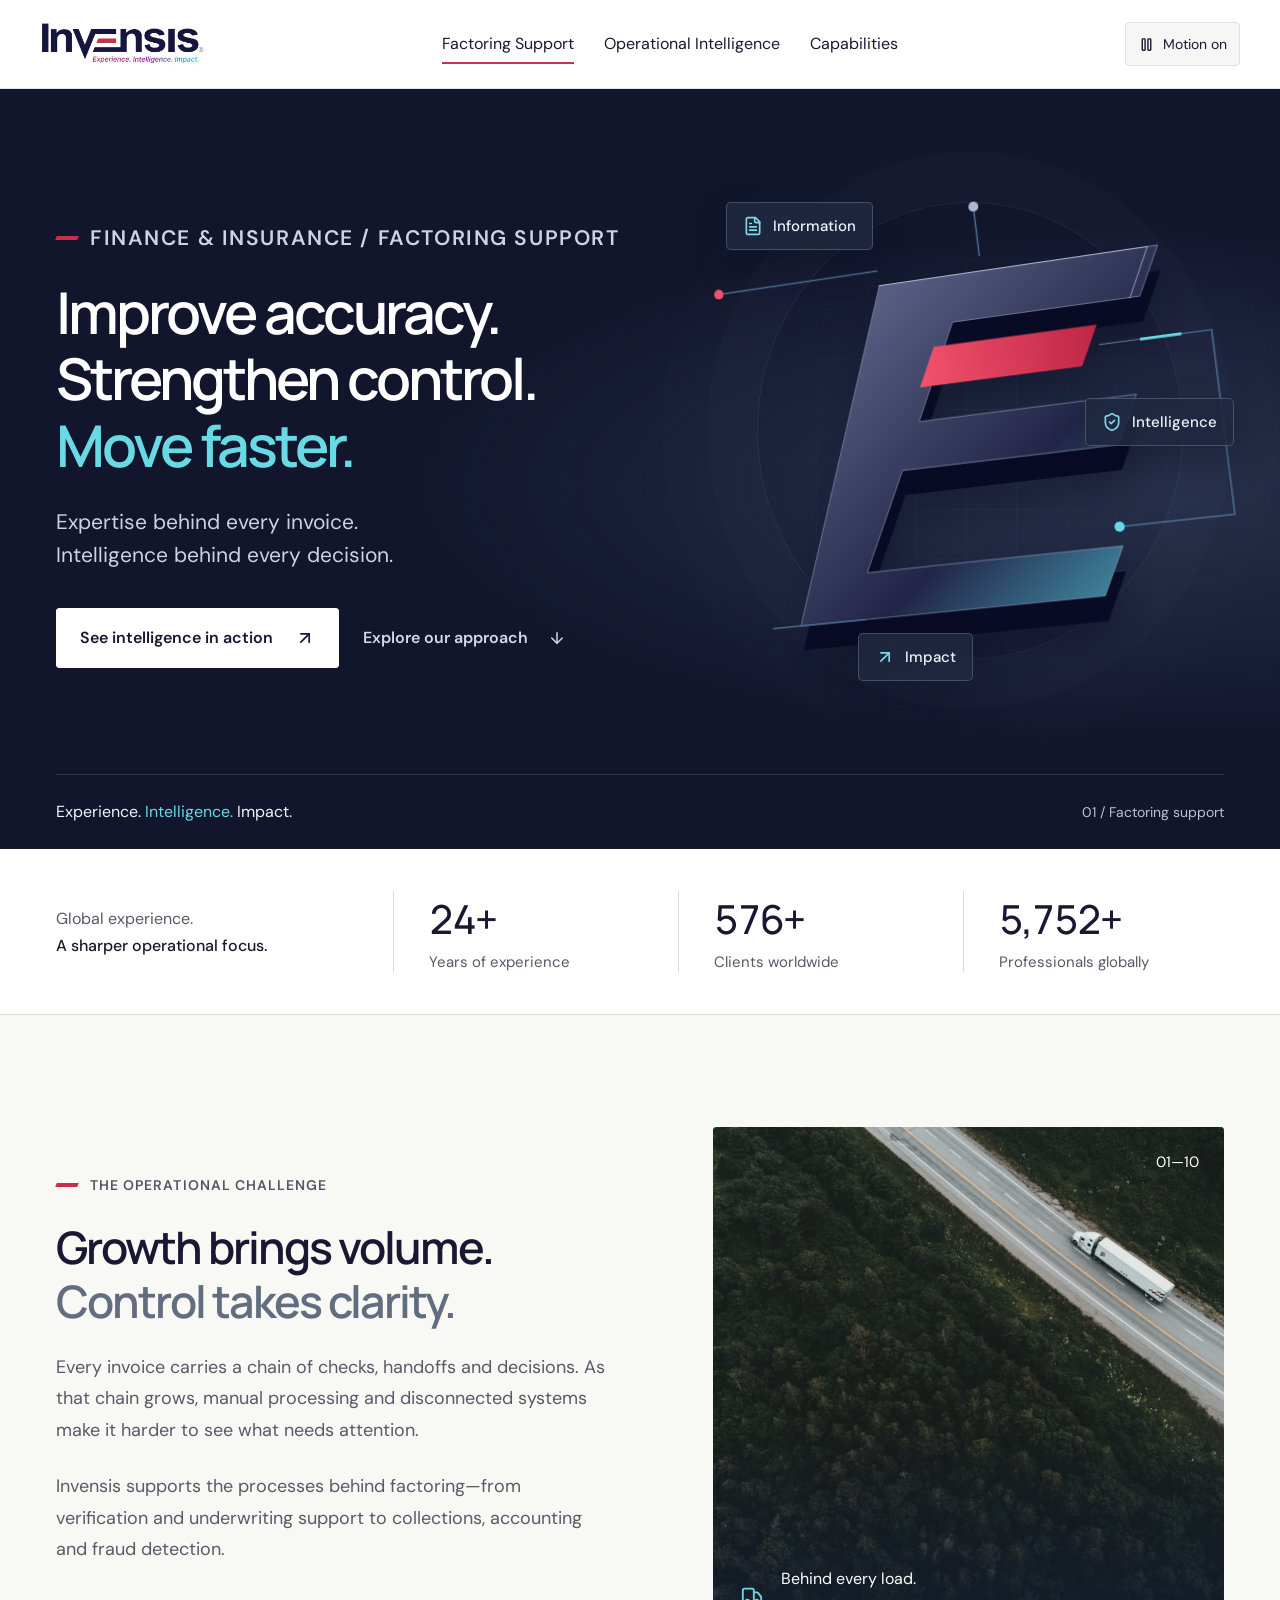
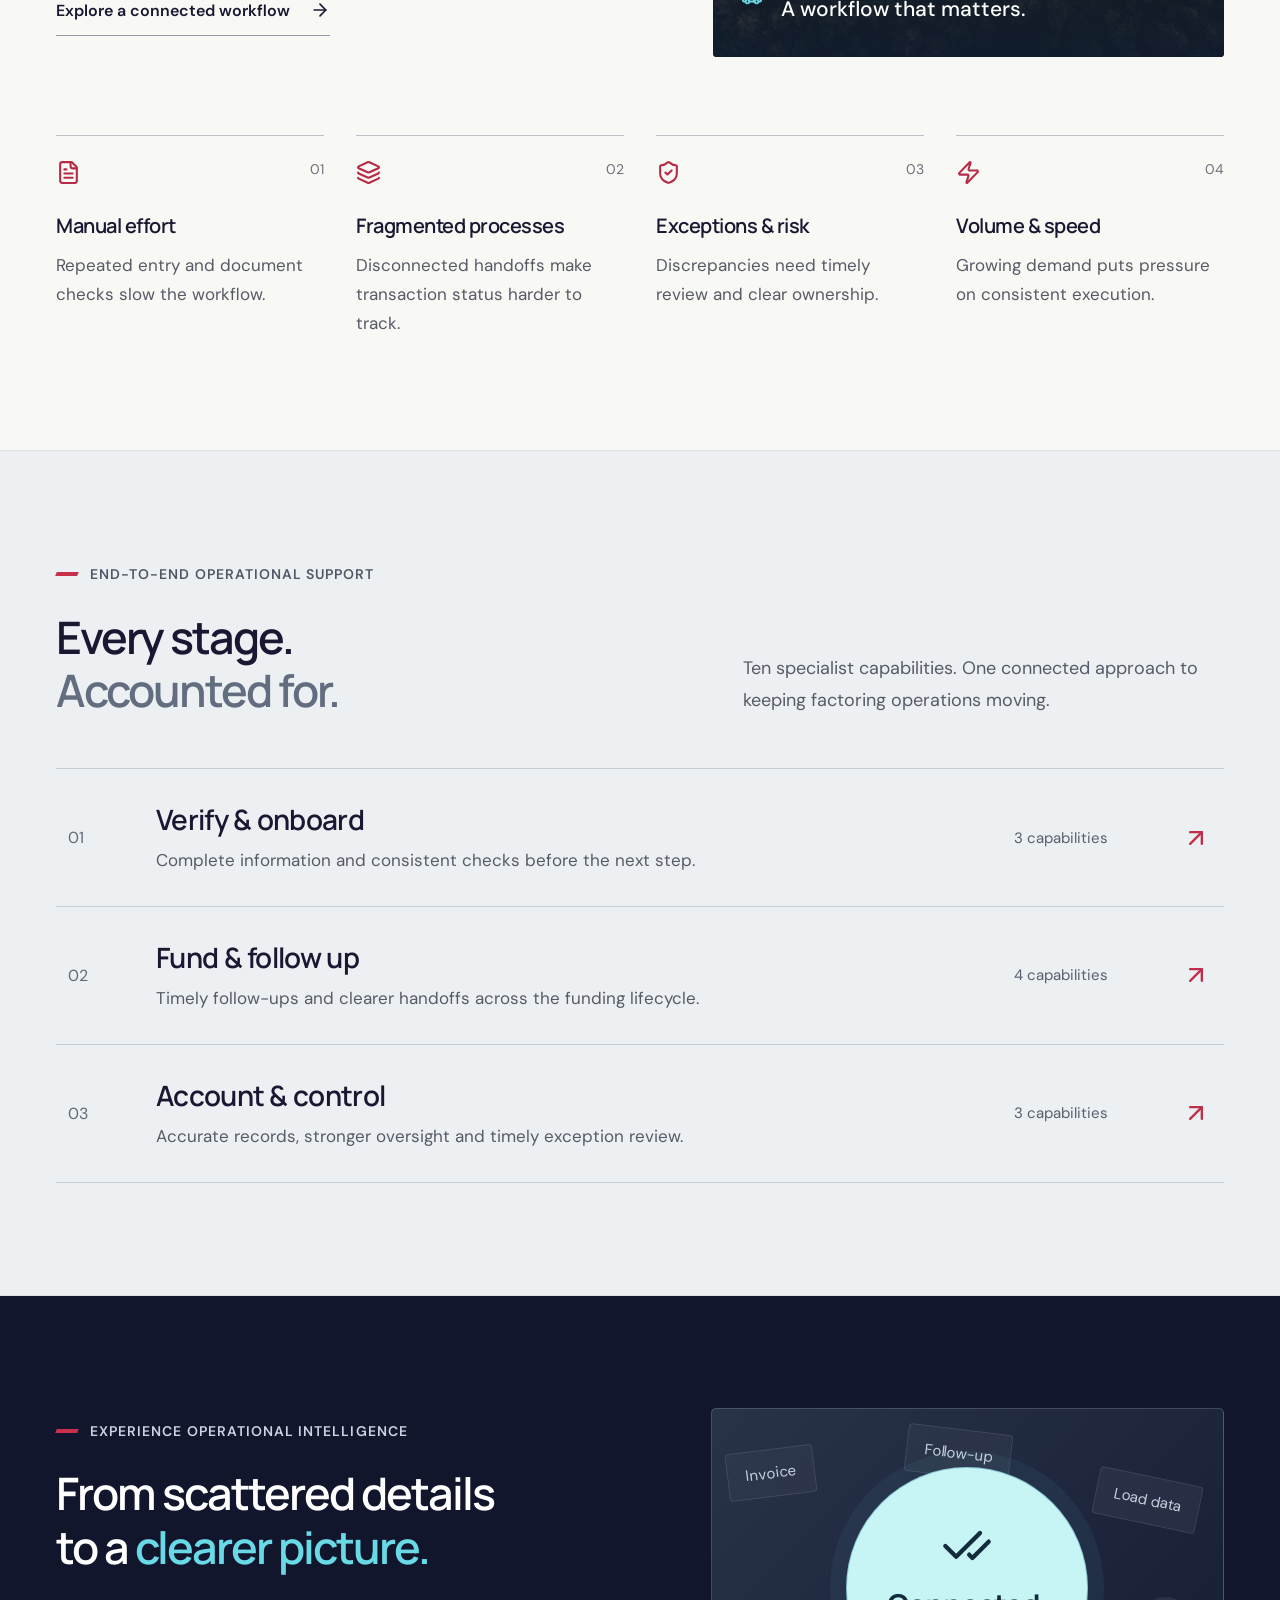
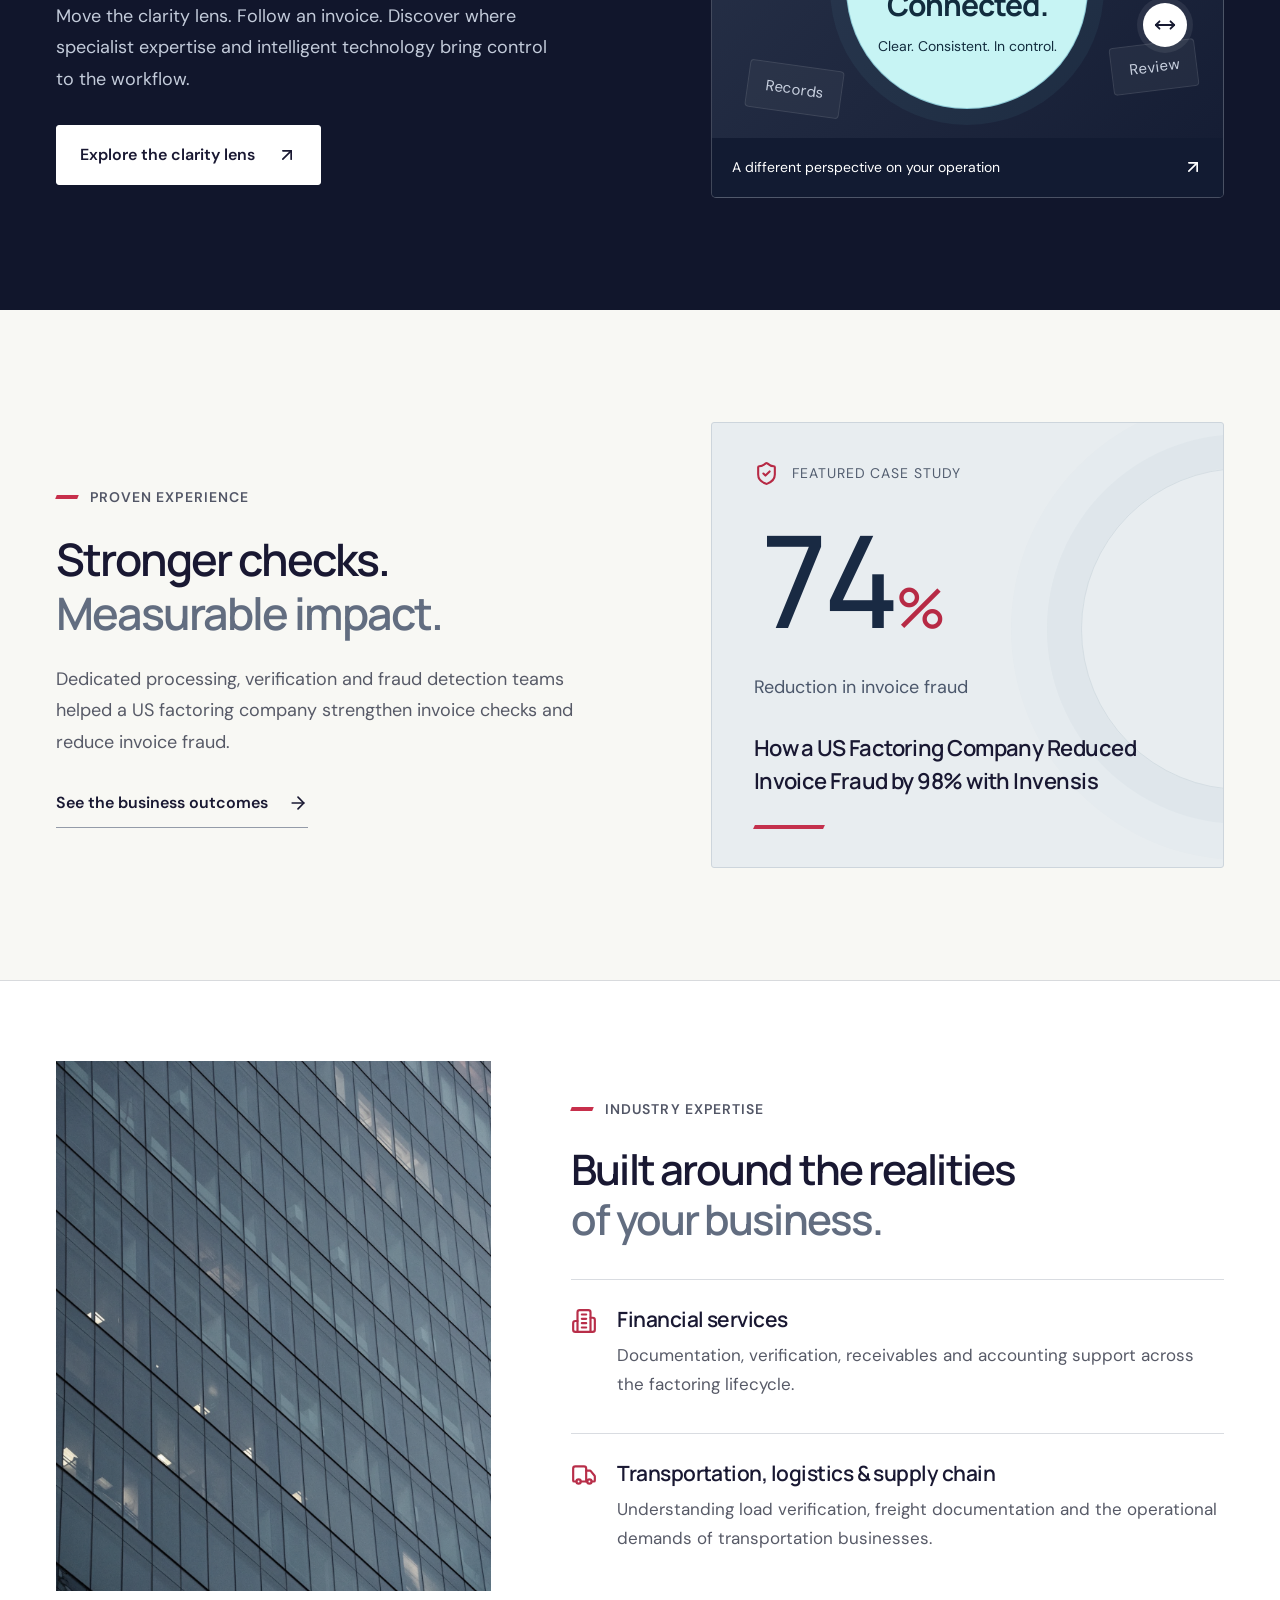
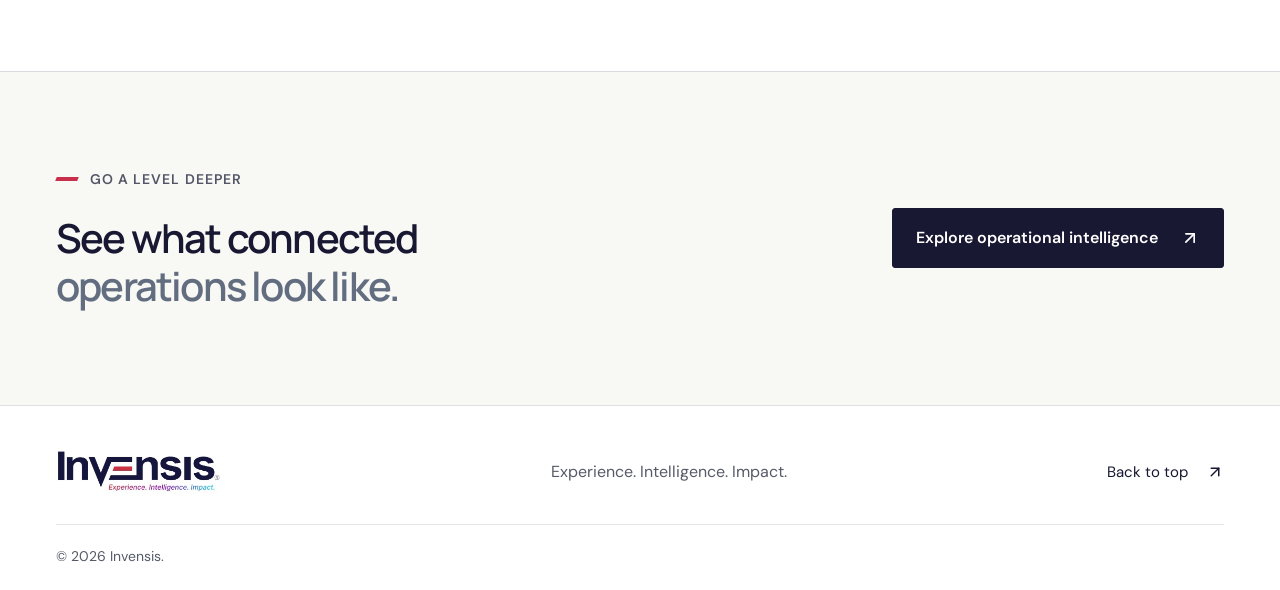
==== commit c5f195da: "Publish hover-only challenge icon animations" ====
--- a/index.html
+++ b/index.html
@@ -1,4 +1,4 @@
 <!doctype html>
-<html lang="en"><head><meta charset="UTF-8"/><meta name="viewport" content="width=device-width, initial-scale=1.0"/><meta name="theme-color" content="#171538"/><meta name="description" content="Invensis factoring support. Operational expertise and intelligent technology to improve accuracy, strengthen control and move faster."/><meta property="og:title" content="Invensis — Stronger factoring operations"/><meta property="og:description" content="Experience. Intelligence. Impact. Explore operational support across the factoring lifecycle."/><meta property="og:type" content="website"/><meta property="og:url" content="https://maazhussain2711.github.io/invensis-design-showcase"/><meta property="og:image" content="https://maazhussain2711.github.io/invensis-design-showcase/invensis-logo.jpg"/><link rel="canonical" href="https://maazhussain2711.github.io/invensis-design-showcase"/><link rel="icon" type="image/svg+xml" href="./favicon.svg"/><title>Factoring Support | Invensis</title>  <script type="module" crossorigin src="./assets/main-BIwZEqfx.js"></script>
-  <link rel="stylesheet" crossorigin href="./assets/main-Bb00OgF_.css">
+<html lang="en"><head><meta charset="UTF-8"/><meta name="viewport" content="width=device-width, initial-scale=1.0"/><meta name="theme-color" content="#171538"/><meta name="description" content="Invensis factoring support. Operational expertise and intelligent technology to improve accuracy, strengthen control and move faster."/><meta property="og:title" content="Invensis — Stronger factoring operations"/><meta property="og:description" content="Experience. Intelligence. Impact. Explore operational support across the factoring lifecycle."/><meta property="og:type" content="website"/><meta property="og:url" content="https://maazhussain2711.github.io/invensis-design-showcase"/><meta property="og:image" content="https://maazhussain2711.github.io/invensis-design-showcase/invensis-logo.jpg"/><link rel="canonical" href="https://maazhussain2711.github.io/invensis-design-showcase"/><link rel="icon" type="image/svg+xml" href="./favicon.svg"/><title>Factoring Support | Invensis</title>  <script type="module" crossorigin src="./assets/main-CM7sljrN.js"></script>
+  <link rel="stylesheet" crossorigin href="./assets/main-DbBDpjvZ.css">
 </head><body><div id="root"></div><noscript>Enable JavaScript to explore this interactive page.</noscript></body></html>
--- a/assets/main-DbBDpjvZ.css
+++ b/assets/main-DbBDpjvZ.css
@@ -0,0 +1 @@
+@font-face{font-family:DM Sans;font-style:normal;font-weight:400 700;font-display:swap;src:url(./dm-sans-400-Xz1IZZA0.woff2) format("woff2")}@font-face{font-family:Manrope;font-style:normal;font-weight:400 800;font-display:swap;src:url(./manrope-400-DHIcAJRg.woff2) format("woff2")}:root{font-family:DM Sans,sans-serif;font-synthesis:none;font-size:16px;color:#191832;background:#f8f8f4;--ink:#191832;--muted:#575a67;--navy:#11162c;--red:#c72f4b;--cyan:#6ad9e6;--line:#d8dadd;--wrap:1240px}*{box-sizing:border-box}html{scroll-behavior:smooth;scroll-padding-top:105px}body{margin:0}button,input,textarea,select{font:inherit}button,a,input{-webkit-tap-highlight-color:transparent}button{cursor:pointer}a{color:inherit;text-decoration:none}button{color:inherit}img{display:block;width:100%;height:auto}svg{flex-shrink:0}button:focus-visible,a:focus-visible,input:focus-visible,select:focus-visible,textarea:focus-visible,summary:focus-visible{outline:3px solid #087f96;outline-offset:5px}.dark :focus-visible{outline-color:#81e5ef}h1,h2,h3,h4,p,figure{margin:0}h1,h2,h3,h4{font-family:Manrope,sans-serif;font-weight:600}h1{font-size:clamp(48px,5.15vw,78px);line-height:1.15;letter-spacing:-.052em}h2{font-size:clamp(34px,3.5vw,50px);line-height:1.19;letter-spacing:-.045em}h3{font-size:24px;line-height:1.35;letter-spacing:-.025em}h4{font-size:24px;line-height:1.4}em{font-style:normal;color:#626d80}p{font-size:18px;line-height:1.75;color:var(--muted)}.wrap{width:min(var(--wrap),calc(100% - 112px));margin-inline:auto}.section{padding:112px 0}.dark{background:var(--navy);color:#fff}.dark p{color:#c3cbda}.dark em{color:var(--cyan)}.eyebrow{display:flex;align-items:center;gap:12px;font-size:14px;line-height:1.6;font-weight:600;letter-spacing:.075em;text-transform:uppercase;margin-bottom:24px;color:#525666}.eyebrow>span{width:22px;height:4px;transform:skew(-22deg);background:var(--red);flex-shrink:0}.dark .eyebrow{color:#cbd4e3}.button{display:inline-flex;align-items:center;justify-content:space-between;gap:22px;min-height:56px;padding:17px 23px;background:var(--ink);border:1px solid var(--ink);color:#fff;font-size:16px;font-weight:600;line-height:1.5;border-radius:3px;transition:background .2s,transform .2s}.button:hover{background:#34364e;transform:translateY(-2px)}.dark .button{background:#fff;color:var(--ink);border-color:#fff}.dark .button:hover{background:#c5f1f5}.button svg,.text-link svg,.quiet-link svg{transition:transform .2s}.button:hover svg,.text-link:hover svg{transform:translate(3px,-2px)}.text-link,.quiet-link{display:inline-flex;align-items:center;gap:20px;min-height:44px;font-size:16px;font-weight:600;line-height:1.6}.text-link{padding-bottom:6px;border-bottom:1px solid #949ba8}.dark .quiet-link{color:#d2dae9}.skip-link{position:fixed;top:10px;left:12px;padding:15px 20px;background:#fff;z-index:100;transform:translateY(-160%)}.skip-link:focus{transform:none}.site-header{position:sticky;top:0;z-index:30;background:#fff;border-bottom:1px solid #e3e4e6}.header-inner{height:88px;width:min(1390px,calc(100% - 80px));margin:auto;display:flex;align-items:center;justify-content:space-between;gap:30px}.brand{display:inline-flex;align-items:center;min-width:172px}.brand-crop{width:174px;height:52px;display:block;overflow:hidden;background:#fff}.brand-crop img{width:200px;max-width:none;margin:-20px 0 0 -14px}.navigation{display:flex;align-items:center;gap:30px}.navigation>a{font-size:16px;line-height:1.6;min-height:44px;display:flex;align-items:center;position:relative}.navigation>a:after{content:"";position:absolute;bottom:2px;left:0;width:0;height:2px;background:var(--red);transition:width .2s}.navigation>a:hover:after,.navigation>a[aria-current]:after{width:100%}.header-actions{display:flex;align-items:center;gap:12px}.motion-toggle{display:flex;gap:8px;align-items:center;font-size:14px;white-space:nowrap;min-height:44px;padding:8px 12px;background:#f6f6f5;border:1px solid #dfe0e2;border-radius:4px}.menu-toggle{display:none;border:1px solid #dfe0e2;background:#fff;width:44px;height:44px;align-items:center;justify-content:center}.reading-progress{height:2px;background:var(--red);position:absolute;bottom:-1px;left:0;width:100%;transform:scaleX(var(--read-progress,0));transform-origin:left}.home-hero{overflow:hidden;background:radial-gradient(ellipse at 88% 52%,#27304b 0,transparent 46%),#11162c}.hero-grid{display:grid;grid-template-columns:1.25fr 1fr;gap:25px;align-items:center;min-height:640px;padding-top:70px;padding-bottom:72px}.hero-copy{z-index:2}.hero-copy h1{font-size:clamp(48px,4.5vw,70px);font-weight:600}.hero-copy>p{margin-top:28px;font-size:21px;line-height:1.6;color:#cbd4e5}.hero-actions{display:flex;gap:24px;align-items:center;flex-wrap:wrap;margin-top:35px}.hero-baseline{display:flex;justify-content:space-between;align-items:center;gap:20px;border-top:1px solid #ffffff25;padding-block:23px}.hero-baseline p{font-size:16px;color:#f2f4fa}.hero-baseline p span{color:var(--cyan)}.hero-baseline>span{font-size:14px;color:#b8c2d6}.signal-art{position:relative;width:100%;aspect-ratio:1/1.06;transform:translateY(var(--hero-travel,0px));perspective:1000px}.signal-svg{width:110%;height:100%;position:relative;left:-5%;filter:drop-shadow(0 22px 20px #04071855);transform:rotateY(-8deg) rotate(-7deg)}.signal-grid{position:absolute;top:0;right:0;bottom:0;left:0;background-image:linear-gradient(#adb7d110 1px,transparent 1px),linear-gradient(90deg,#adb7d110 1px,transparent 1px);background-size:50px 50px;-webkit-mask-image:radial-gradient(ellipse,black 0,transparent 72%);mask-image:radial-gradient(ellipse,black 0,transparent 72%)}.signal-halo{position:absolute;top:8%;right:8%;bottom:8%;left:8%;border:1px solid #879eb222;border-radius:50%;box-shadow:0 0 0 50px #879eb205,0 0 0 95px #879eb203}.signal-chip{position:absolute;display:flex;align-items:center;gap:10px;padding:13px 16px;border:1px solid #ffffff30;border-radius:5px;background:#202940e6;box-shadow:0 14px 35px #060c2040;font-size:15px;font-weight:500;color:#edf2fc}.signal-chip svg{color:#80d7e5}.chip-one{top:8%;left:2%}.chip-two{right:-2%;top:44%}.chip-three{bottom:4%;left:28%}.signal-packet{stroke-dasharray:40 460;stroke-dashoffset:460;animation:signal-flow 4s ease 3 forwards}.experience-strip{padding:42px 0;background:#fff;border-bottom:1px solid var(--line)}.stats-grid{display:grid;grid-template-columns:1.2fr repeat(3,1fr);gap:24px;align-items:center}.stats-grid>p{font-size:16px;line-height:1.7}.stats-grid>p strong{font-weight:500;color:var(--ink)}.stat{border-left:1px solid var(--line);padding-left:35px;display:flex;flex-direction:column;gap:6px}.stat strong{font-family:Manrope,sans-serif;font-size:40px;letter-spacing:-.05em;font-weight:500}.stat span{font-size:15px;color:var(--muted)}.approach-grid{display:grid;grid-template-columns:1.12fr 1fr;gap:85px;align-items:center}.section-intro>p{margin-top:25px;max-width:550px}.section-intro .text-link{margin-top:26px}.freight-image{position:relative;height:530px;overflow:hidden;border-radius:4px;background:#182735}.freight-image>img{height:100%;object-fit:cover;object-position:50% 50%;filter:saturate(.6)}.freight-image:after{content:"";position:absolute;top:0;right:0;bottom:0;left:0;background:linear-gradient(transparent 55%,#101b2edf)}.freight-image figcaption{display:flex;gap:18px;align-items:center;position:absolute;left:28px;right:28px;bottom:30px;z-index:1;font-size:16px;line-height:1.7;color:#fff}.freight-image figcaption svg{color:var(--cyan)}.freight-image figcaption strong{font-size:21px;font-weight:500}.image-index{position:absolute;right:25px;top:25px;color:#fff;font-size:15px}.friction-grid{display:grid;grid-template-columns:repeat(4,1fr);gap:32px;margin-top:78px}.friction-grid article{position:relative;border-top:1px solid #bec3ca;padding-top:24px}.friction-grid .item-number{position:absolute;top:24px;right:0;color:#6c707a;font-size:14px}.friction-grid article>svg{margin-bottom:22px;color:#b72a45}.friction-grid h3{font-size:20px;margin-bottom:12px}.friction-grid p{font-size:17px;line-height:1.7}.heading-row{display:grid;grid-template-columns:1.25fr 1fr;gap:85px;align-items:end;margin-bottom:52px}.heading-row>p{max-width:510px}.capability-overview{background:#edf0f2;border-block:1px solid #dde1e4}.service-chapters{border-top:1px solid #c7cdd3}.service-chapter{display:grid;grid-template-columns:60px 1fr 140px 30px;gap:28px;align-items:center;border-bottom:1px solid #c7cdd3;padding:32px 12px;transition:background .2s,padding .2s}.service-chapter:hover{background:#fff;padding-inline:22px}.chapter-number{font-size:16px;color:#626878}.service-chapter h3{font-size:28px;margin-bottom:7px}.service-chapter p{font-size:17px;line-height:1.65}.chapter-count{font-size:15px;color:#565f70}.service-chapter>svg{color:#c12e4a}.feature-grid{display:grid;grid-template-columns:1.1fr 1fr;gap:90px;align-items:center}.experience-feature p:not(.eyebrow){margin-top:28px;max-width:510px}.experience-feature .button{margin-top:30px}.lens-preview{min-height:390px;position:relative;display:flex;align-items:center;justify-content:center;border:1px solid #ffffff30;background:linear-gradient(135deg,#283249,#141c33);border-radius:5px;overflow:hidden}.preview-noise{position:absolute;top:0;right:0;bottom:0;left:0}.preview-noise>span{position:absolute;font-size:15px;color:#c8d0df;background:#3c465955;border:1px solid #ffffff19;padding:13px 17px;border-radius:4px;transform:rotate(-7deg)}.preview-noise>span:nth-child(1){top:40px;left:15px}.preview-noise>span:nth-child(2){top:67px;right:23px;transform:rotate(12deg)}.preview-noise>span:nth-child(3){left:35px;bottom:84px;transform:rotate(8deg)}.preview-noise>span:nth-child(4){right:26px;bottom:106px}.preview-noise>span:nth-child(5){left:38%;top:20px;transform:rotate(7deg)}.preview-circle{position:relative;width:240px;height:240px;border-radius:50%;display:flex;flex-direction:column;align-items:center;justify-content:center;gap:12px;background:#c7f4f4;box-shadow:0 0 0 1px #8cc8d5,0 0 0 17px #6bcddd10;color:#122c3e;transform:translateY(-15px);transition:transform .4s}.lens-preview:hover .preview-circle{transform:translateY(-15px) scale(1.04)}.preview-circle strong{font-family:Manrope,sans-serif;font-size:30px;letter-spacing:-.035em}.preview-circle>span{font-size:14px}.preview-handle{position:absolute;top:50%;right:7%;width:44px;height:44px;border-radius:50%;background:#fff;color:#171a31;display:flex;align-items:center;justify-content:center;box-shadow:0 0 0 6px #ffffff13}.preview-caption{position:absolute;bottom:0;left:0;right:0;padding:19px 20px;background:#121b32;display:flex;align-items:center;justify-content:space-between;gap:12px;font-size:14px;line-height:1.5}.impact-grid{display:grid;grid-template-columns:1.1fr 1fr;gap:90px;align-items:center}.case-feature{position:relative;overflow:hidden;padding:38px 42px;background:#e8edf0;border:1px solid #cdd5dc;border-radius:3px}.case-feature:before{content:"";position:absolute;width:320px;height:320px;border:1px solid #8298ab30;border-radius:50%;right:-180px;top:45px;box-shadow:0 0 0 34px #8298ab10,0 0 0 70px #8298ab08}.case-meta{display:flex;align-items:center;gap:13px;font-size:14px;text-transform:uppercase;letter-spacing:.07em;color:#535e70}.case-meta svg{color:#b72a45}.case-value{display:block;font-family:Manrope,sans-serif;font-size:clamp(95px,10vw,150px);line-height:1.3;letter-spacing:-.09em;font-weight:500;margin:10px 0;color:#192a43}.case-value>span{font-size:.43em;letter-spacing:-.06em;margin-left:7px;color:#b72a45}.case-measure{font-size:18px;color:#4b576b}.case-feature h3{font-size:22px;line-height:1.5;margin-top:28px;position:relative;max-width:430px}.case-rule{width:70px;height:4px;display:block;margin-top:27px;background:#c4314d;transform:skew(-25deg)}.industry-section{background:#fff;border-block:1px solid var(--line);padding:80px 0}.industry-grid{display:grid;grid-template-columns:.8fr 1.2fr;gap:80px;align-items:center}.industry-grid figure{height:530px;overflow:hidden}.industry-grid img{height:100%;object-fit:cover;filter:saturate(.45)}.industry-grid h2{font-size:42px}.industry-row{display:flex;gap:20px;margin-top:34px;padding-top:25px;border-top:1px solid #d9dce1}.industry-row>svg{color:#b82e49;margin-top:3px}.industry-row h3{font-size:21px;margin-bottom:8px}.industry-row p{font-size:17px;line-height:1.7}.next-page{display:flex;justify-content:space-between;align-items:center;gap:40px;padding-block:96px}.next-page h2{font-size:40px}.site-footer{background:#fff;border-top:1px solid #dfe1e5;padding-top:40px;padding-bottom:25px}.footer-inner{display:flex;justify-content:space-between;align-items:center;gap:30px}.footer-inner>p{font-size:16px}.footer-inner>a:last-child{display:flex;align-items:center;gap:18px;min-height:44px;font-size:15px}.footer-bottom{border-top:1px solid #e4e5e8;margin-top:26px;padding-top:22px;font-size:14px;color:#555a67}.operations-hero{padding:37px 0 0;background:#f5f6f3}.back-link{display:inline-flex;align-items:center;gap:12px;min-height:44px;font-size:14px;color:#535d6d}.back-link svg{transform:rotate(180deg)}.operations-hero-grid{display:grid;grid-template-columns:1.25fr 1fr;align-items:end;gap:90px;padding-top:47px;padding-bottom:64px}.operations-hero h1{font-size:clamp(46px,5.2vw,76px)}.operations-hero-grid>div:last-child{padding-bottom:10px}.operations-hero-grid>div:last-child>p+p{margin-top:18px}.operations-hero-grid .text-link{margin-top:25px}.page-chapters{display:flex;gap:30px;flex-wrap:wrap;padding:22px 0;border-top:1px solid #cdd2d9;align-items:center}.page-chapters>span{margin-right:auto;color:#555d6b;font-size:14px}.page-chapters>a{font-size:15px;min-height:44px;display:flex;align-items:center}.page-chapters>a:hover{text-decoration:underline}.clarity-section{background:radial-gradient(ellipse at 75% 50%,#25364c,transparent 80%),#11162c}.clarity-experience{border:1px solid #536077;border-radius:5px;overflow:hidden}.lens-scene{height:370px;position:relative;overflow:hidden}.lens-world{position:absolute;top:0;right:0;bottom:0;left:0;padding:25px 32px;background:#1d2437}.lens-world-heading{display:flex;align-items:center;gap:12px;font-size:16px;color:#e0e5ee}.status-mark{width:11px;height:11px;background:#dbbd88;border-radius:50%;display:block}.lens-chain{display:grid;grid-template-columns:repeat(3,1fr);gap:28px;margin-top:25px}.lens-node{position:relative;display:flex;flex-direction:column;align-items:start;border:1px dashed #8d95a275;background:#293044;min-height:197px;padding:20px;border-radius:3px;transform:rotate(-3deg)}.lens-node:nth-child(2){transform:rotate(3deg)}.lens-node:nth-child(3){transform:rotate(-1.5deg)}.lens-node>span{position:absolute;right:18px;top:19px;font-size:14px;color:#c2c8d4}.lens-node>svg{color:#d6c4a7;width:28px;height:28px;margin-bottom:18px}.lens-node strong{font-size:18px;font-weight:500;line-height:1.4;max-width:220px}.lens-node p{font-size:15px;line-height:1.6;color:#cad0dc;margin-top:9px;max-width:240px}.lens-world-note{font-size:14px;color:#d0d6e1;margin-top:23px}.lens-connected{background:#dbf2f0;color:#173348;clip-path:inset(0 calc(100% - var(--clarity)) 0 0)}.lens-connected .lens-world-heading{color:#173348}.lens-connected .lens-node{transform:none;border:1px solid #88b1b3;background:#f1faf8;box-shadow:0 10px 20px #32637510}.lens-connected .lens-node>svg{color:#167174}.lens-connected .lens-node>span{color:#486274}.lens-connected .lens-node p,.lens-connected .lens-world-note{color:#405c6a}.lens-connected .lens-node:after{content:"";position:absolute;right:-29px;top:50%;width:28px;height:2px;background:#1c8086}.lens-connected .lens-node:last-child:after{display:none}.lens-divider{position:absolute;left:var(--clarity);top:0;bottom:0;width:2px;background:#fff;box-shadow:0 0 20px #08253a50;pointer-events:none;transform:translate(-1px)}.lens-divider>span{position:absolute;top:45%;left:-21px;display:flex;align-items:center;justify-content:center;width:44px;height:44px;color:#1a2e41;background:#fff;border:1px solid #bdcdd5;border-radius:50%;box-shadow:0 4px 14px #18283940}.lens-control{padding:25px 32px;background:#172036;border-top:1px solid #5b697c}.lens-control label{display:flex;gap:12px;align-items:center;font-size:16px;font-weight:500}.lens-control label>span{margin-left:auto;color:#c7d7e4;font-size:14px}.lens-control input{display:block;width:100%;height:44px;margin:14px 0 6px;accent-color:#79dbe3;cursor:ew-resize}.lens-control>div{display:flex;justify-content:space-between;align-items:center;gap:20px;font-size:14px;color:#e2e9f2}.lens-control>div p{font-size:14px;color:#bdcbdd}.lens-text-alternative{padding:24px 32px 28px;border-top:1px solid #536077;background:#111a2f}.lens-text-alternative h3{font-size:18px;margin-bottom:12px}.lens-text-alternative ul{margin:0;padding-left:22px;display:grid;grid-template-columns:repeat(3,1fr);gap:20px;color:#bdcadc;font-size:15px;line-height:1.65}.journey-section{background:#f9faf7}.journey-scroll{border:1px solid #c6cdd5;border-radius:4px;background:#fff}.journey-sticky{background:#fff;padding:30px 32px}.journey-topline{display:flex;justify-content:space-between;gap:20px;align-items:center}.journey-topline>p{font-size:15px;color:#4e5869;display:flex;align-items:center;gap:10px}.status-dot{display:inline-block;width:8px;height:8px;border-radius:50%;background:#237c7d;flex-shrink:0}.follow-control{font-size:14px;display:flex;align-items:center;gap:8px;color:#555d6b;min-height:44px}.follow-control input{width:18px;height:18px;accent-color:#1a5b71}.journey-tabs{display:grid;grid-template-columns:repeat(4,1fr);margin-top:26px;border-bottom:1px solid #cdd3dc}.journey-tabs button{background:transparent;text-align:left;border:0;border-bottom:3px solid transparent;padding:18px 15px 21px 0;font-size:16px;line-height:1.5;color:#5b6373;font-weight:500}.journey-tabs button>span{font-size:14px;display:block;margin-bottom:7px;color:#727b89}.journey-tabs button[aria-selected=true]{border-color:#bd2f49;color:#151c34}.journey-panel{display:grid;grid-template-columns:1fr 1fr;gap:65px;padding-top:45px;padding-bottom:12px;align-items:center}.journey-copy .eyebrow{margin-bottom:14px}.journey-copy h3{font-size:32px;margin-bottom:19px}.journey-copy p{font-size:17px}.journey-copy ul{list-style:none;padding:0;margin:25px 0 0}.journey-copy li{display:flex;align-items:center;gap:12px;font-size:16px;color:#455263;margin-top:13px}.journey-copy li svg{color:#23767d}.journey-document{border:1px solid #c3ccd5;background:#f8fafb;border-radius:5px;box-shadow:0 18px 28px #1d344914;overflow:hidden}.document-top{display:flex;align-items:center;gap:10px;padding:20px;border-bottom:1px solid #d9dfe5;color:#374b60;font-size:15px}.document-top strong{font-weight:500}.document-top>span{margin-left:auto;font-size:14px;color:#526779}.document-content{padding:28px}.document-icon{width:74px;height:74px;background:#e5eff1;border:1px solid #c0d7db;border-radius:16px;display:flex;align-items:center;justify-content:center;color:#276878;margin-bottom:25px}.phase-1 .document-icon{background:#f7e4e8;color:#b52e49;border-color:#e6bfc8}.document-content h4{font-size:22px;max-width:290px;margin-bottom:22px}.document-checks{display:flex;flex-direction:column;gap:14px}.document-checks>span{display:flex;align-items:center;gap:10px;font-size:15px;color:#455e6c}.document-checks svg{color:#277a79}.document-bottom{display:flex;align-items:center;justify-content:space-between;gap:8px;font-size:14px;color:#3b596d;background:#e5eff0;border-top:1px solid #c5d8dc;padding:17px 20px}.library-section{background:#edf0f2;border-block:1px solid #d6dce0}.capability-library{display:grid;grid-template-columns:1fr;gap:42px}.capability-group{scroll-margin-top:110px}.capability-group-heading{display:flex;gap:18px;align-items:center;border-bottom:1px solid #abb5c2;padding-bottom:18px}.capability-group-heading>span{font-size:16px;color:#b42a46}.capability-group-heading>h3{font-size:25px}.capability-group-heading>p{margin-left:auto;font-size:15px}.capability-row{border-bottom:1px solid #cbd2da}.capability-row>button{display:grid;grid-template-columns:35px 30px 1fr 25px;gap:20px;align-items:center;width:100%;padding:22px 14px;border:0;text-align:left;background:transparent;font-size:20px;line-height:1.5;font-family:Manrope,sans-serif;transition:background .2s}.capability-row>button:hover{background:#ffffff8c}.capability-row>button>svg{color:#5e6d81}.capability-number{font-family:DM Sans,sans-serif;font-size:14px;color:#596878}.capability-row.is-expanded{background:#fff}.capability-row.is-expanded>button>svg{color:#b72c48}.capability-row>div{padding:0 66px 26px 99px}.capability-row p{max-width:820px;font-size:18px}.technology-section{background:#fff}.technology-experience{border:1px solid #b8c7d0;border-radius:4px;overflow:hidden}.technology-tabs{display:grid;grid-template-columns:repeat(4,1fr);border-bottom:1px solid #b8c7d0}.technology-tabs button{display:flex;align-items:center;justify-content:space-between;gap:15px;border:0;border-right:1px solid #b8c7d0;background:#f6f8f9;padding:23px 24px;font-size:19px;font-weight:500;min-height:70px}.technology-tabs button:last-child{border-right:0}.technology-tabs button[aria-selected=true]{background:#17243a;color:#fff}.technology-panel{display:grid;grid-template-columns:1fr 1fr;gap:75px;padding:45px;background:linear-gradient(120deg,#f8fafb,#e8f0f1)}.technology-panel>div:first-child>svg{color:#a82f47;margin-bottom:22px}.technology-panel h3{font-size:28px;margin-bottom:17px}.technology-panel p{font-size:17px}.technology-details{padding:25px 28px;border:1px solid #b5c9d1;border-radius:4px;background:#fff;display:flex;flex-direction:column;gap:20px;align-self:center}.small-label{font-size:14px;color:#586c7d}.technology-details>span:not(.small-label){display:flex;align-items:center;gap:11px;font-size:16px;color:#314d60}.technology-details svg{color:#197a81}.technology-details>p{display:flex;align-items:center;gap:10px;font-size:14px;line-height:1.6;border-top:1px solid #dce4e8;padding-top:17px;color:#546879}.outcomes-section{background:#e8efef;border-block:1px solid #cbd9dd}.outcomes-grid{display:grid;grid-template-columns:1fr 1fr;gap:0 60px}.outcomes-grid>div{position:relative;display:flex;align-items:center;gap:15px;border-top:1px solid #b4c5ca;padding:25px 0;min-height:90px}.outcomes-grid>div>span{font-size:14px;color:#576f7b;min-width:28px}.outcomes-grid>div>svg{color:#247d80}.outcomes-grid h3{font-size:20px;font-weight:500}.perspectives-section{background:#f9f9f5}.perspective-list{border-top:1px solid #bfc7cf}.perspective-list details{border-bottom:1px solid #bfc7cf}.perspective-list summary{cursor:pointer;list-style:none;display:grid;grid-template-columns:45px 1fr 25px;gap:25px;align-items:center;padding:30px 12px;transition:background .2s}.perspective-list summary::-webkit-details-marker{display:none}.perspective-list summary:hover{background:#fff}.perspective-list summary>span{font-size:15px;color:#586577}.perspective-list summary h3{font-size:23px;line-height:1.5}.perspective-list summary>svg{color:#b12d48}.perspective-list details[open] summary>svg{transform:rotate(45deg)}.perspective-list details>p{padding:0 70px 30px 82px;max-width:1000px;font-size:18px}.conversation-grid{display:grid;grid-template-columns:1fr 1fr;gap:100px;align-items:start}.conversation h2{font-size:clamp(38px,4.1vw,59px)}.conversation-grid>div>p:not(.eyebrow){margin-top:25px;max-width:480px}.enquiry-disclaimer{display:block;font-size:14px;line-height:1.7;color:#c3cbdb;margin-top:34px;padding-left:17px;border-left:2px solid #d84461}.enquiry-form{padding:34px;background:#fff;color:#1c2335;border-radius:4px;border:1px solid #fff}.enquiry-form h3{font-size:25px;margin-bottom:8px}.enquiry-form>p{font-size:16px;color:#596375}.enquiry-form>p:first-of-type{margin-bottom:26px}.enquiry-form label{font-size:16px;line-height:1.6;display:block;font-weight:500;margin-top:18px}.enquiry-form label>span{font-size:14px;color:#647082;font-weight:400}.enquiry-form input,.enquiry-form select,.enquiry-form textarea{width:100%;background:#fcfcfb;color:#202c40;border:1px solid #a9b7c4;border-radius:3px;font-size:16px;padding:12px;line-height:1.5;margin-top:7px;min-height:49px}.enquiry-form input::placeholder,.enquiry-form textarea::placeholder{color:#657182;opacity:1}.enquiry-form select{padding-right:25px}.enquiry-form textarea{resize:vertical;min-height:115px}.form-pair{display:grid;grid-template-columns:1fr 1fr;gap:16px}.enquiry-form .button{margin-top:23px;width:100%;background:#17233a;border-color:#17233a;color:#fff}.enquiry-form .button:hover{background:#30435d}.enquiry-form>p.form-note{font-size:14px;line-height:1.7;margin-top:14px;color:#59677a}.enquiry-form>p.form-status{display:flex;align-items:start;gap:10px;font-size:15px;line-height:1.6;color:#1d5d58;background:#e9f5ef;padding:15px;border:1px solid #accfc5;border-radius:3px;margin-top:16px}html[data-motion=on] [data-reveal]{opacity:0;transform:translateY(18px);transition:opacity .6s ease,transform .6s ease}html[data-motion=on] [data-reveal].is-visible{opacity:1;transform:none}html[data-motion=off]{scroll-behavior:auto}html[data-motion=off] *,html[data-motion=off] *:before,html[data-motion=off] *:after{animation:none!important;transition:none!important}html[data-motion=off] .signal-packet{stroke-dashoffset:0}.journey-scroll.following{height:1600px}.journey-scroll.following .journey-sticky{position:sticky;top:105px;min-height:620px}.follow-control{display:none}@media(min-width:1101px)and (min-height:851px){.follow-control{display:flex}}@keyframes signal-flow{0%{stroke-dashoffset:460}to{stroke-dashoffset:-40}}@media(min-width:1500px){.hero-grid{min-height:710px}.hero-copy h1{font-size:72px}}@media(max-width:1100px){.wrap{width:calc(100% - 72px)}.header-inner{width:calc(100% - 48px);gap:20px}.navigation{gap:19px}.navigation>a{font-size:14px}.motion-toggle span{display:none}.brand,.brand-crop{min-width:0;width:155px}.brand-crop img{width:182px;margin:-18px 0 0 -13px}.hero-grid{min-height:600px;gap:20px;grid-template-columns:1.2fr 1fr}.hero-copy h1{font-size:clamp(43px,4.8vw,60px)}.signal-chip{padding:11px 12px;font-size:14px;gap:8px}.chip-two{right:-4%}.hero-actions{gap:15px}.hero-actions .button{font-size:15px;padding:15px 17px}.hero-copy>p{font-size:19px}.stat{padding-left:23px}.stat strong{font-size:34px}.stat span{font-size:14px}.stats-grid{gap:18px}.approach-grid,.heading-row,.feature-grid,.impact-grid,.industry-grid,.operations-hero-grid,.conversation-grid{gap:45px}.freight-image{height:480px}.friction-grid{gap:24px}.friction-grid h3{font-size:19px}.industry-grid h2{font-size:36px}.service-chapter{grid-template-columns:45px 1fr 125px 28px;gap:20px}.next-page .button{max-width:300px}.lens-world{padding:25px}.lens-chain{gap:20px}.lens-node{padding:18px 15px;min-height:210px}.lens-node strong{font-size:16px}.lens-node p{font-size:14px}.lens-connected .lens-node:after{right:-21px;width:20px}.journey-panel{gap:35px}.technology-panel{gap:35px;padding:32px}.conversation h2{font-size:43px}.journey-scroll.following{height:auto}.journey-scroll.following .journey-sticky{position:relative;top:0;min-height:0}.follow-control{display:none}}@media(max-width:850px){.section{padding:80px 0}.navigation{position:absolute;top:88px;left:0;right:0;background:#fff;border-bottom:1px solid #dfe0e3;display:none;flex-direction:column;align-items:stretch;gap:6px;padding:24px 36px;box-shadow:0 20px 40px #17213b12}.navigation-open{display:flex}.navigation>a{font-size:18px;min-height:52px;max-width:max-content}.menu-toggle{display:flex}.motion-toggle span{display:block}.hero-grid{grid-template-columns:1fr;min-height:auto;padding-top:65px;padding-bottom:45px;gap:35px}.hero-copy h1{font-size:clamp(46px,6.5vw,62px)}.hero-copy>p{font-size:21px}.signal-art{width:min(470px,85%);margin:auto;aspect-ratio:1.1}.chip-two{right:-7%}.hero-baseline{margin-top:15px}.stats-grid{grid-template-columns:repeat(3,1fr);gap:25px 15px}.stats-grid>p{grid-column:1/-1;font-size:17px}.stats-grid>p br{display:none}.stat{padding-left:0;border:0}.stat:nth-child(3),.stat:nth-child(4){padding-left:20px;border-left:1px solid var(--line)}.stat strong{font-size:38px}.approach-grid,.feature-grid,.impact-grid,.industry-grid,.conversation-grid,.operations-hero-grid{grid-template-columns:1fr;gap:40px}.approach-grid .section-intro{max-width:650px}.freight-image{height:470px}.friction-grid{grid-template-columns:1fr 1fr;gap:40px 30px;margin-top:55px}.heading-row{grid-template-columns:1fr;gap:25px;margin-bottom:40px}.heading-row>p{max-width:650px}.service-chapter{grid-template-columns:35px 1fr 25px;gap:15px}.chapter-count{display:none}.service-chapter h3{font-size:24px}.service-chapter p{font-size:17px}.lens-preview{max-width:600px;width:100%;min-height:390px}.case-feature{max-width:650px}.industry-grid{grid-template-columns:.6fr 1fr;gap:30px}.industry-grid figure{height:550px}.industry-grid h2{font-size:32px}.industry-row h3{font-size:19px}.industry-row p{font-size:16px}.industry-row{gap:13px;margin-top:24px;padding-top:22px}.next-page{padding-block:72px;align-items:start;flex-direction:column;gap:30px}.next-page .button{max-width:none}.footer-inner{flex-wrap:wrap;gap:20px}.footer-inner>p{margin-right:auto}.operations-hero{padding-top:25px}.operations-hero-grid{padding-top:35px;padding-bottom:40px;gap:28px}.operations-hero h1{font-size:clamp(46px,7vw,65px)}.operations-hero-grid>div:last-child p{max-width:650px}.page-chapters{gap:10px 22px}.page-chapters>span{width:100%;margin-bottom:4px}.lens-scene{height:360px}.lens-chain{gap:13px}.lens-world{padding:22px 20px}.lens-node{padding:16px 12px;min-height:215px;transform:rotate(-1deg)}.lens-node p{font-size:14px}.lens-node strong{font-size:15px}.lens-connected .lens-node:after{width:13px;right:-14px}.lens-world-note{font-size:14px}.lens-control,.lens-text-alternative{padding:22px}.lens-text-alternative ul{grid-template-columns:1fr;gap:8px}.journey-sticky{padding:25px}.journey-panel{grid-template-columns:1fr;gap:30px}.journey-copy p{max-width:600px}.journey-document{max-width:570px;width:100%}.journey-tabs{grid-template-columns:1fr 1fr}.journey-tabs button:nth-child(-n+2){border-bottom:1px solid #cdd3dc}.journey-tabs button[aria-selected=true]{border-bottom:3px solid #bd2f49}.journey-topline>p{font-size:15px;line-height:1.6}.technology-panel{grid-template-columns:1fr;gap:30px}.technology-tabs button{padding:20px 17px;font-size:17px}.technology-details{max-width:570px;width:100%}.outcomes-grid{gap:0 35px}.outcomes-grid h3{font-size:18px}.outcomes-grid>div{gap:11px}.conversation h2{font-size:48px}.conversation-grid>div>p:not(.eyebrow){max-width:650px}.enquiry-disclaimer{margin-top:23px}.enquiry-form{max-width:680px;width:100%}}@media(max-width:600px){.wrap{width:calc(100% - 40px)}.section{padding:65px 0}.header-inner{height:76px;width:calc(100% - 32px);gap:15px}.brand-crop{width:144px;height:43px}.brand-crop img{width:170px;margin:-18px 0 0 -12px}.header-actions{gap:8px}.motion-toggle{padding:8px 10px}.motion-toggle span{display:none}.navigation{top:76px;padding:20px}.eyebrow{font-size:14px;letter-spacing:.035em;margin-bottom:20px;gap:10px}.eyebrow>span{width:17px;height:3px}h2{font-size:34px}p{font-size:18px;line-height:1.75}.home-hero .eyebrow{font-size:14px;max-width:320px}.hero-grid{padding-top:47px;gap:25px}.hero-copy h1{font-size:clamp(37px,8.4vw,50px);line-height:1.2;letter-spacing:-.055em}.hero-copy>p{font-size:19px;line-height:1.6;margin-top:24px}.hero-actions{align-items:start;gap:17px;margin-top:28px;flex-direction:column}.hero-actions .button{font-size:16px;min-height:56px;padding:16px 20px}.quiet-link{font-size:16px}.signal-art{width:91%;aspect-ratio:1.05;margin-top:15px}.signal-chip{font-size:14px;padding:10px;gap:8px}.signal-chip svg{width:17px;height:17px}.chip-one{top:1%;left:-1%}.chip-two{right:-2%;top:42%}.chip-three{bottom:1%;left:26%}.hero-baseline{padding-block:20px;gap:12px;flex-direction:column;align-items:start}.hero-baseline p{font-size:16px}.hero-baseline>span{font-size:14px}.experience-strip{padding:30px 0}.stats-grid{gap:24px 10px}.stats-grid>p{font-size:16px}.stats-grid>p br{display:block}.stat strong{font-size:30px;letter-spacing:-.06em}.stat span{font-size:14px;line-height:1.5}.stat:nth-child(3),.stat:nth-child(4){padding-left:13px}.approach-grid{gap:35px}.section-intro>p{margin-top:23px}.section-intro .text-link{font-size:16px;gap:12px}.freight-image{height:390px}.freight-image figcaption{left:23px;bottom:23px;font-size:16px;gap:14px}.freight-image figcaption strong{font-size:19px}.friction-grid{grid-template-columns:1fr;gap:32px;margin-top:45px}.friction-grid article{padding-left:44px;padding-top:22px}.friction-grid article>svg{position:absolute;left:0;top:25px}.friction-grid h3{font-size:21px;padding-right:28px}.friction-grid p{font-size:17px}.friction-grid .item-number{top:24px}.service-chapter{padding:25px 0;gap:13px;grid-template-columns:25px 1fr 24px}.service-chapter:hover{padding-inline:5px}.service-chapter h3{font-size:22px}.service-chapter p{font-size:16px}.service-chapter>svg{width:23px;height:23px}.chapter-number{font-size:14px}.feature-grid{gap:32px}.lens-preview{min-height:355px}.preview-circle{width:205px;height:205px}.preview-circle>svg{width:42px;height:42px}.preview-circle>strong{font-size:27px}.preview-circle>span{font-size:14px}.preview-caption{font-size:14px;padding:17px}.preview-handle{right:5%;width:40px;height:40px}.preview-noise>span{font-size:14px;padding:10px}.case-feature{padding:28px}.case-value{font-size:120px}.case-meta{font-size:14px;letter-spacing:.04em}.case-feature h3{font-size:21px}.industry-section{padding:65px 0}.industry-grid{grid-template-columns:1fr;gap:35px}.industry-grid figure{height:310px}.industry-grid h2{font-size:34px}.industry-row h3{font-size:21px}.industry-row p{font-size:17px}.industry-row{gap:17px}.next-page{padding-block:65px}.next-page h2{font-size:34px}.next-page .button{font-size:16px;gap:18px;max-width:100%}.site-footer{padding-top:25px}.footer-inner{align-items:start}.footer-inner>p{width:100%;font-size:16px;order:3}.footer-inner>a:last-child{font-size:14px;margin-top:1px;gap:9px}.footer-inner .brand-crop{width:145px}.footer-bottom{font-size:14px}.operations-hero h1{font-size:clamp(42px,10vw,56px)}.operations-hero-grid{padding-top:27px}.back-link{font-size:14px}.page-chapters{gap:0 18px;padding:18px 0}.page-chapters>a{font-size:15px}.page-chapters>span{font-size:14px}.lens-scene{height:560px}.lens-world{padding:21px 16px}.lens-world-heading{font-size:15px;gap:9px}.lens-chain{grid-template-columns:1fr;gap:13px;margin-top:24px}.lens-node{display:grid;grid-template-columns:29px 1fr;gap:7px 13px;min-height:120px;padding:18px;align-items:center;transform:rotate(-1deg)}.lens-node:nth-child(2){transform:rotate(1deg)}.lens-node:nth-child(3){transform:rotate(-1deg)}.lens-node>span{top:15px;right:13px;font-size:14px}.lens-node>svg{width:25px;height:25px;margin:0;grid-row:1/3}.lens-node strong{font-size:16px;padding-right:18px;max-width:none}.lens-node p{font-size:15px;line-height:1.5;grid-column:2;margin:0;max-width:220px}.lens-connected .lens-node{transform:none}.lens-connected .lens-node:after{width:2px;height:13px;top:auto;bottom:-14px;left:30px;right:auto}.lens-world-note{font-size:14px;margin-top:20px;line-height:1.6}.lens-control{padding:21px 16px}.lens-control label{font-size:15px;flex-wrap:wrap;gap:9px}.lens-control label>span{font-size:14px}.lens-control>div{gap:10px;flex-wrap:wrap;font-size:14px}.lens-control>div>p{order:3;width:100%;font-size:14px;text-align:center;margin-top:7px}.lens-text-alternative{padding:24px 18px}.lens-text-alternative h3{font-size:18px;line-height:1.5}.lens-text-alternative ul{font-size:16px;gap:10px}.journey-sticky{padding:24px 18px}.journey-topline>p{font-size:15px;align-items:start;gap:9px}.journey-topline .status-dot{margin-top:8px}.journey-tabs{margin-top:17px}.journey-tabs button{font-size:16px;padding:18px 12px 18px 0}.journey-copy h3{font-size:28px}.journey-copy p{font-size:17px}.journey-panel{padding-top:30px;gap:27px}.document-top{padding:16px;gap:8px;font-size:14px}.document-top>svg{width:20px;height:20px}.document-top>span{font-size:14px}.document-content{padding:24px}.document-content h4{font-size:22px}.document-bottom{font-size:14px;padding:16px 13px;gap:5px;flex-wrap:wrap}.document-bottom svg{width:13px;height:13px}.document-checks>span{font-size:16px}.capability-group-heading{gap:13px;flex-wrap:wrap}.capability-group-heading>h3{font-size:22px}.capability-group-heading>p{font-size:14px;width:100%;margin-left:30px}.capability-row>button{grid-template-columns:22px 24px 1fr 20px;gap:12px;font-size:18px;padding:20px 0;line-height:1.5}.capability-row>button>svg{width:23px;height:23px}.capability-number{font-size:14px}.capability-row>div{padding:0 20px 25px 34px}.capability-row p{font-size:17px}.technology-tabs{grid-template-columns:1fr 1fr}.technology-tabs button{font-size:18px;padding:20px 16px}.technology-tabs button:nth-child(2){border-right:0}.technology-tabs button:nth-child(-n+2){border-bottom:1px solid #b8c7d0}.technology-panel{padding:27px 22px}.technology-panel h3{font-size:25px}.technology-panel p{font-size:17px}.technology-details{padding:23px 18px}.technology-details>span:not(.small-label){font-size:16px;line-height:1.6}.technology-details>p{font-size:14px}.outcomes-grid{grid-template-columns:1fr;gap:0}.outcomes-grid h3{font-size:19px}.outcomes-grid>div{padding:20px 0;min-height:78px;gap:13px}.perspective-list summary{grid-template-columns:25px 1fr 22px;gap:12px;padding:25px 0}.perspective-list summary h3{font-size:20px;line-height:1.5}.perspective-list summary>span{font-size:14px}.perspective-list details>p{padding:0 15px 26px 37px;font-size:17px}.conversation h2{font-size:39px}.conversation-grid{gap:32px}.enquiry-form{padding:25px 20px}.enquiry-form h3{font-size:23px}.form-pair{grid-template-columns:1fr;gap:0}.enquiry-form input,.enquiry-form select,.enquiry-form textarea,.enquiry-form label{font-size:16px}.enquiry-form>p.form-status{font-size:15px}.enquiry-disclaimer{font-size:14px}}@media(max-width:360px){.wrap{width:calc(100% - 32px)}.hero-copy h1{font-size:35px}.hero-copy .eyebrow{font-size:14px}.stat strong{font-size:27px}.lens-node{padding:17px 13px;gap:6px 9px}.lens-node strong{font-size:15px}.document-bottom{font-size:14px}.footer-inner .brand-crop{width:130px}}@media(prefers-reduced-motion:reduce){html{scroll-behavior:auto}*,*:before,*:after{animation:none!important;transition:none!important}[data-reveal]{opacity:1!important;transform:none!important}.signal-art{transform:none}.signal-packet{stroke-dashoffset:0}.journey-scroll.following{height:auto}.journey-scroll.following .journey-sticky{position:relative;top:0;min-height:0}.follow-control{display:none}}.lens-scene{touch-action:pan-y;cursor:ew-resize}@media print{[data-reveal]{opacity:1!important;transform:none!important}.site-header,.reading-progress,.motion-toggle{display:none}.dark{-webkit-print-color-adjust:exact;print-color-adjust:exact}}.journey-tabs button>span{color:#626b7a}.lens-mode-buttons,.mobile-lens-instruction,html[data-motion=off] .follow-control{display:none}@media(max-width:600px){.desktop-lens-instruction,.lens-control,.lens-divider{display:none}.mobile-lens-instruction{display:inline}.lens-mode-buttons{display:flex;gap:12px;padding:20px 18px;background:#172036;border-top:1px solid #536077}.lens-mode-buttons button{flex:1;min-height:48px;border:1px solid #76889d;border-radius:3px;font-size:16px;background:transparent;color:#dce7f2}.lens-mode-buttons button[aria-pressed=true]{background:#d5f2f0;color:#15394a;border-color:#d5f2f0}.lens-connected{clip-path:none}.clarity-experience[data-view=fragmented] .lens-connected{display:none}.clarity-experience[data-view=connected] .lens-fragmented{visibility:hidden}.lens-scene{cursor:default}.lens-world-note{max-width:270px}}.lens-mode-buttons{background:#172036}.lens-mode-buttons button{background:#172036;color:#dce7f2}.sr-only{position:absolute;width:1px;height:1px;padding:0;margin:-1px;overflow:hidden;clip-path:inset(50%);white-space:nowrap;border:0}.scroll-metric{position:relative;font-variant-numeric:tabular-nums}.scroll-metric>.metric-reserve,.scroll-metric>.metric-display{font:inherit;letter-spacing:inherit;color:inherit;margin:0}.metric-reserve{visibility:hidden;display:inline-block}.metric-display{position:absolute;inset:0 auto auto 0;white-space:nowrap}.case-value .metric-suffix{font-size:.43em;letter-spacing:-.06em;margin-left:7px;color:#b72a45}.friction-grid article>svg{transform-origin:center;transform-box:fill-box}@media(hover:hover){html[data-motion=on] .friction-grid article:hover>svg{animation:challenge-document-hover 1.8s ease-in-out infinite}html[data-motion=on] .friction-grid article:nth-child(2):hover>svg{animation-name:challenge-layers-hover}html[data-motion=on] .friction-grid article:nth-child(3):hover>svg{animation-name:challenge-shield-hover}html[data-motion=on] .friction-grid article:nth-child(4):hover>svg{animation-name:challenge-speed-hover}html[data-motion=on] .friction-grid article:hover>svg path,html[data-motion=on] .friction-grid article:hover>svg rect,html[data-motion=on] .friction-grid article:hover>svg polyline{stroke-dasharray:100;animation:challenge-stroke-hover 2.4s ease-in-out infinite}}@keyframes challenge-document-hover{0%,to{transform:none}35%{transform:translateY(-3px) rotate(-6deg)}65%{transform:translateY(-1px) rotate(4deg)}}@keyframes challenge-layers-hover{0%,to{transform:none}50%{transform:translateY(-4px) scale(1.12)}}@keyframes challenge-shield-hover{0%,to{transform:scale(1)}45%{transform:scale(1.16)}65%{transform:scale(1.06)}}@keyframes challenge-speed-hover{0%,45%,to{transform:none}15%{transform:translate(3px) rotate(6deg)}25%{transform:translate(-2px) rotate(-4deg)}35%{transform:translate(2px) rotate(3deg)}}@keyframes challenge-stroke-hover{0%,to{stroke-dashoffset:0}30%{stroke-dashoffset:24}65%{stroke-dashoffset:0}}.stat .metric-suffix{font:inherit;color:inherit}
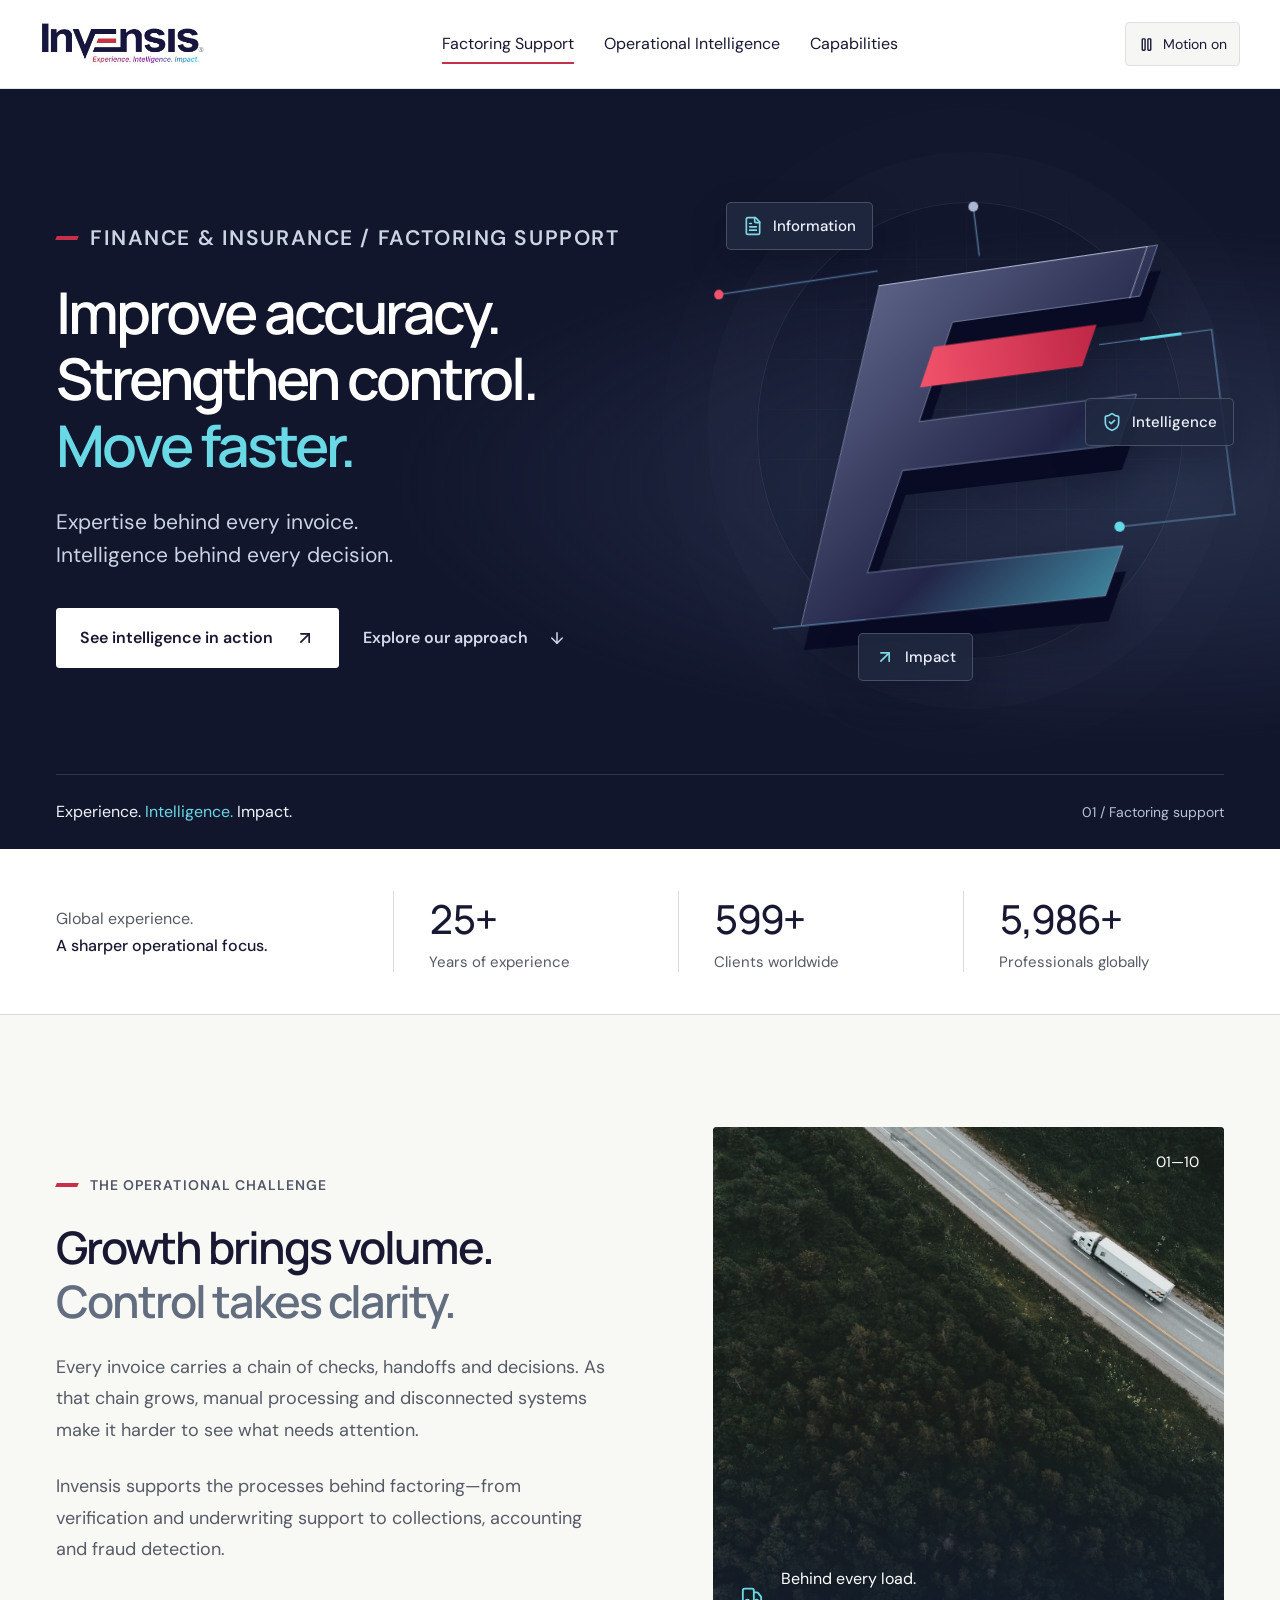
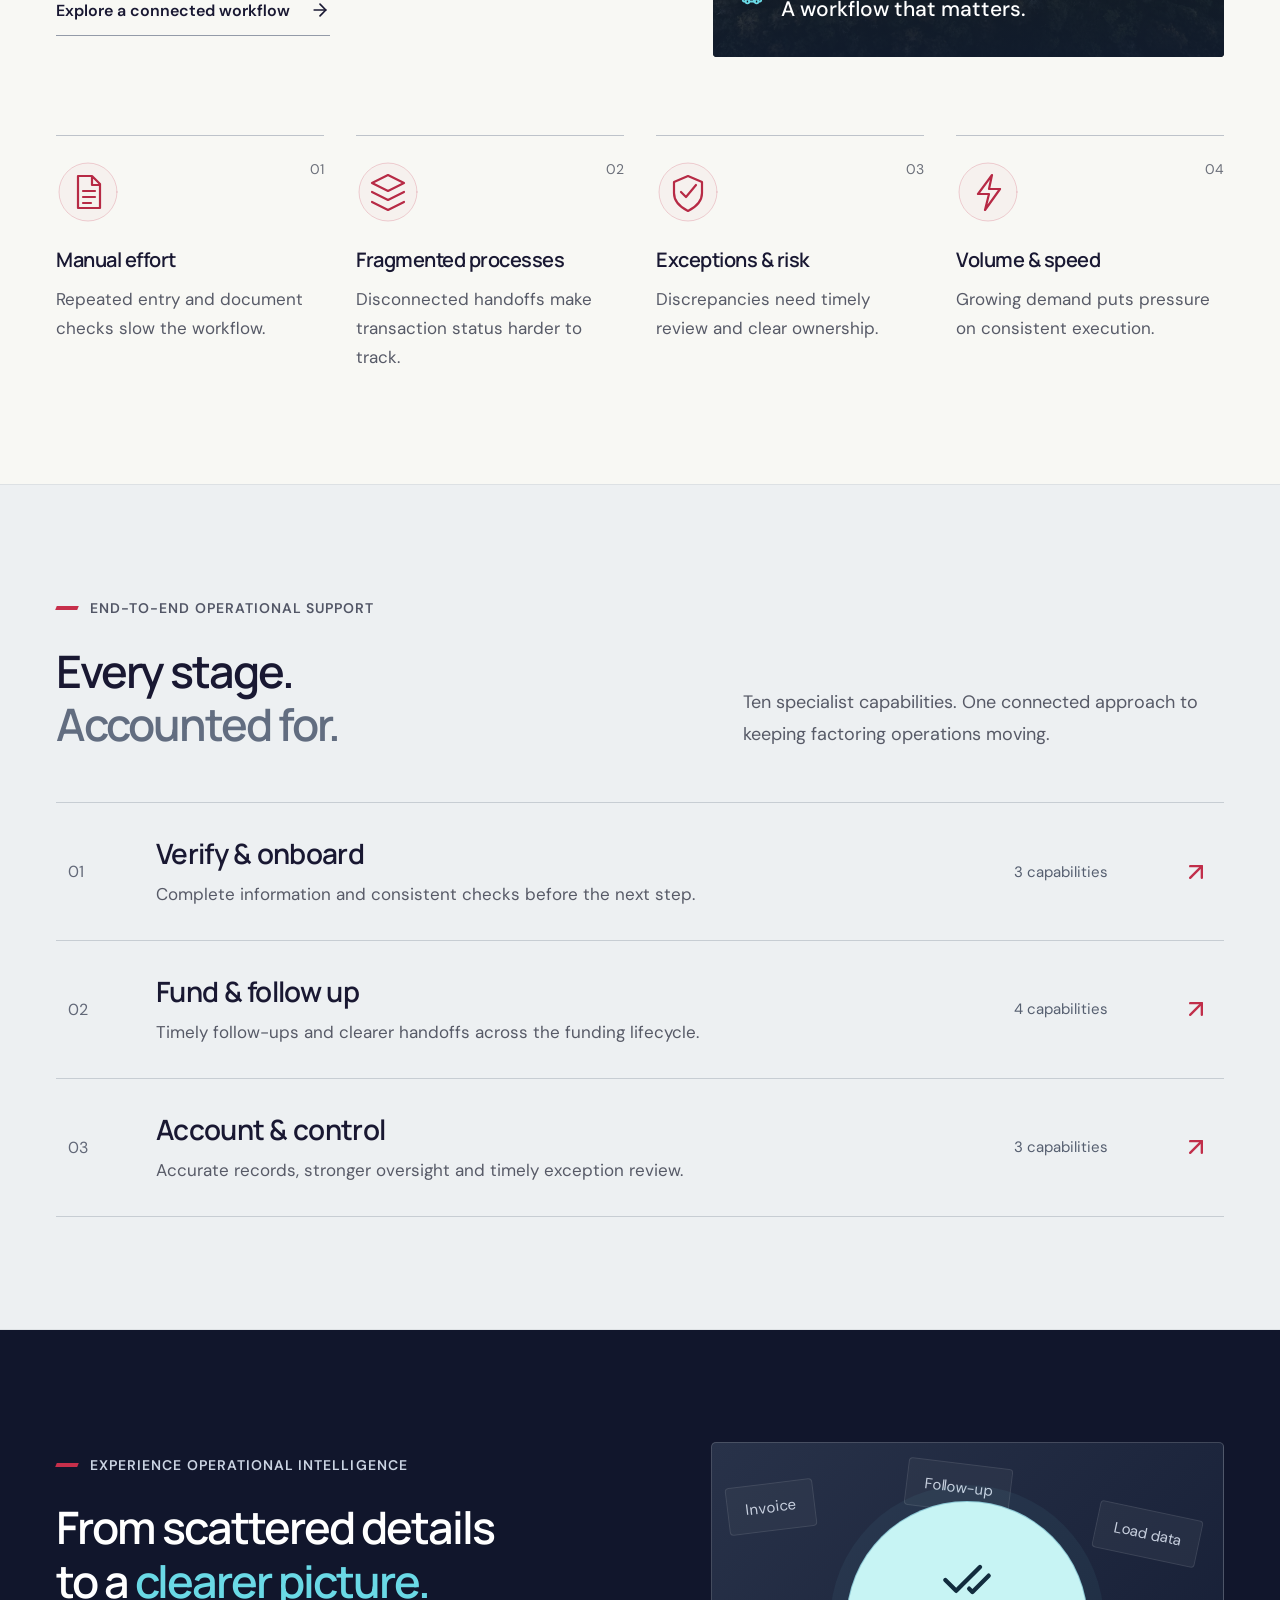
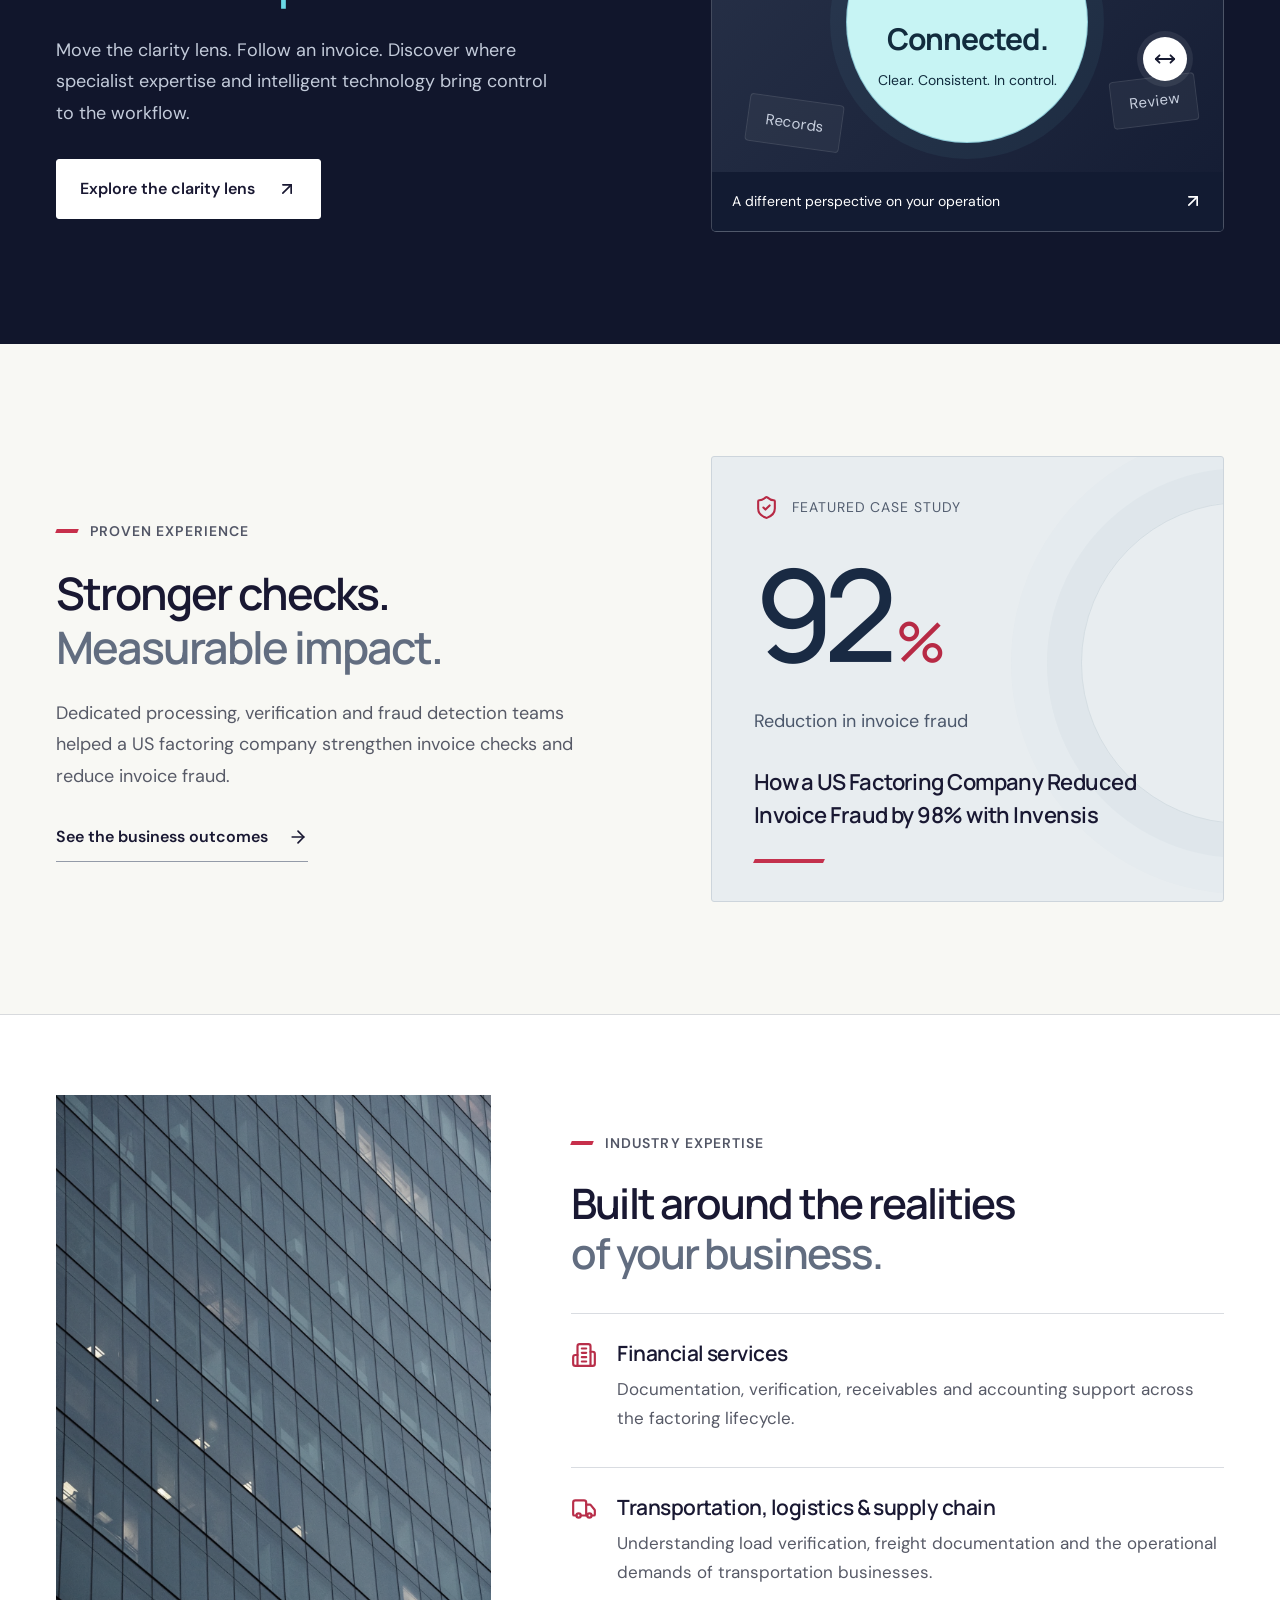
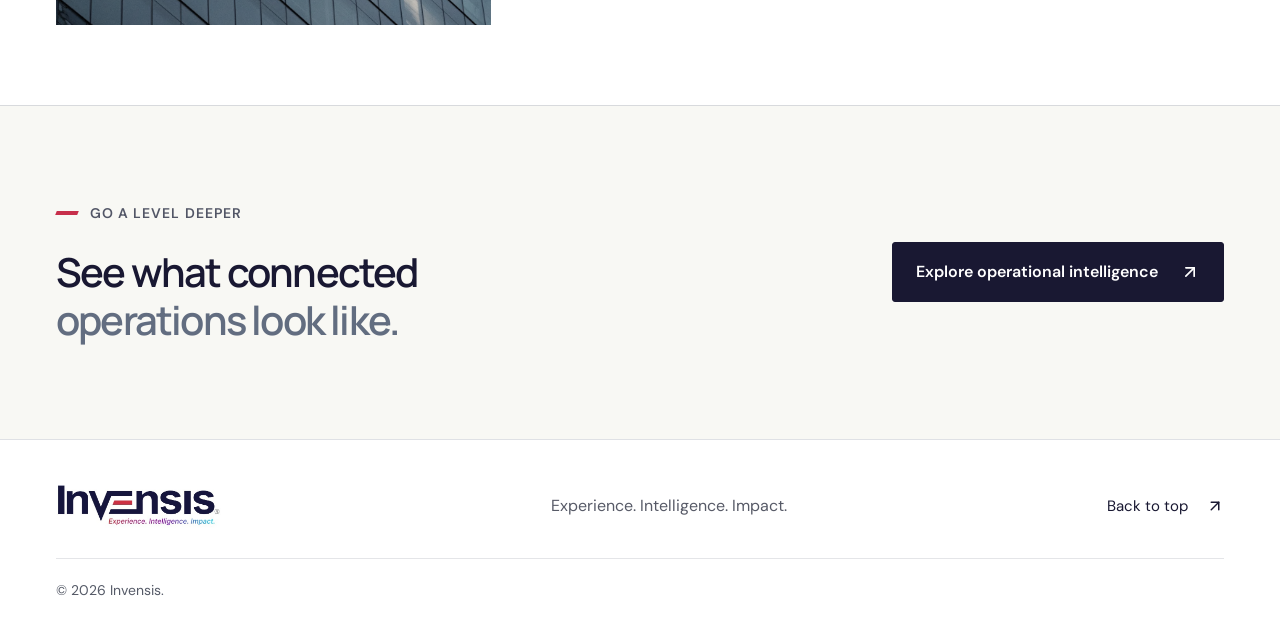
==== commit c00b26e4: "Publish larger document, layers, shield and speed hover drawings" ====
--- a/index.html
+++ b/index.html
@@ -1,4 +1,4 @@
 <!doctype html>
-<html lang="en"><head><meta charset="UTF-8"/><meta name="viewport" content="width=device-width, initial-scale=1.0"/><meta name="theme-color" content="#171538"/><meta name="description" content="Invensis factoring support. Operational expertise and intelligent technology to improve accuracy, strengthen control and move faster."/><meta property="og:title" content="Invensis — Stronger factoring operations"/><meta property="og:description" content="Experience. Intelligence. Impact. Explore operational support across the factoring lifecycle."/><meta property="og:type" content="website"/><meta property="og:url" content="https://maazhussain2711.github.io/invensis-design-showcase"/><meta property="og:image" content="https://maazhussain2711.github.io/invensis-design-showcase/invensis-logo.jpg"/><link rel="canonical" href="https://maazhussain2711.github.io/invensis-design-showcase"/><link rel="icon" type="image/svg+xml" href="./favicon.svg"/><title>Factoring Support | Invensis</title>  <script type="module" crossorigin src="./assets/main-CM7sljrN.js"></script>
-  <link rel="stylesheet" crossorigin href="./assets/main-DbBDpjvZ.css">
+<html lang="en"><head><meta charset="UTF-8"/><meta name="viewport" content="width=device-width, initial-scale=1.0"/><meta name="theme-color" content="#171538"/><meta name="description" content="Invensis factoring support. Operational expertise and intelligent technology to improve accuracy, strengthen control and move faster."/><meta property="og:title" content="Invensis — Stronger factoring operations"/><meta property="og:description" content="Experience. Intelligence. Impact. Explore operational support across the factoring lifecycle."/><meta property="og:type" content="website"/><meta property="og:url" content="https://maazhussain2711.github.io/invensis-design-showcase"/><meta property="og:image" content="https://maazhussain2711.github.io/invensis-design-showcase/invensis-logo.jpg"/><link rel="canonical" href="https://maazhussain2711.github.io/invensis-design-showcase"/><link rel="icon" type="image/svg+xml" href="./favicon.svg"/><title>Factoring Support | Invensis</title>  <script type="module" crossorigin src="./assets/main-BbuIOS3I.js"></script>
+  <link rel="stylesheet" crossorigin href="./assets/main-CfHg-Za0.css">
 </head><body><div id="root"></div><noscript>Enable JavaScript to explore this interactive page.</noscript></body></html>
--- a/assets/main-CfHg-Za0.css
+++ b/assets/main-CfHg-Za0.css
@@ -0,0 +1 @@
+@font-face{font-family:DM Sans;font-style:normal;font-weight:400 700;font-display:swap;src:url(./dm-sans-400-Xz1IZZA0.woff2) format("woff2")}@font-face{font-family:Manrope;font-style:normal;font-weight:400 800;font-display:swap;src:url(./manrope-400-DHIcAJRg.woff2) format("woff2")}:root{font-family:DM Sans,sans-serif;font-synthesis:none;font-size:16px;color:#191832;background:#f8f8f4;--ink:#191832;--muted:#575a67;--navy:#11162c;--red:#c72f4b;--cyan:#6ad9e6;--line:#d8dadd;--wrap:1240px}*{box-sizing:border-box}html{scroll-behavior:smooth;scroll-padding-top:105px}body{margin:0}button,input,textarea,select{font:inherit}button,a,input{-webkit-tap-highlight-color:transparent}button{cursor:pointer}a{color:inherit;text-decoration:none}button{color:inherit}img{display:block;width:100%;height:auto}svg{flex-shrink:0}button:focus-visible,a:focus-visible,input:focus-visible,select:focus-visible,textarea:focus-visible,summary:focus-visible{outline:3px solid #087f96;outline-offset:5px}.dark :focus-visible{outline-color:#81e5ef}h1,h2,h3,h4,p,figure{margin:0}h1,h2,h3,h4{font-family:Manrope,sans-serif;font-weight:600}h1{font-size:clamp(48px,5.15vw,78px);line-height:1.15;letter-spacing:-.052em}h2{font-size:clamp(34px,3.5vw,50px);line-height:1.19;letter-spacing:-.045em}h3{font-size:24px;line-height:1.35;letter-spacing:-.025em}h4{font-size:24px;line-height:1.4}em{font-style:normal;color:#626d80}p{font-size:18px;line-height:1.75;color:var(--muted)}.wrap{width:min(var(--wrap),calc(100% - 112px));margin-inline:auto}.section{padding:112px 0}.dark{background:var(--navy);color:#fff}.dark p{color:#c3cbda}.dark em{color:var(--cyan)}.eyebrow{display:flex;align-items:center;gap:12px;font-size:14px;line-height:1.6;font-weight:600;letter-spacing:.075em;text-transform:uppercase;margin-bottom:24px;color:#525666}.eyebrow>span{width:22px;height:4px;transform:skew(-22deg);background:var(--red);flex-shrink:0}.dark .eyebrow{color:#cbd4e3}.button{display:inline-flex;align-items:center;justify-content:space-between;gap:22px;min-height:56px;padding:17px 23px;background:var(--ink);border:1px solid var(--ink);color:#fff;font-size:16px;font-weight:600;line-height:1.5;border-radius:3px;transition:background .2s,transform .2s}.button:hover{background:#34364e;transform:translateY(-2px)}.dark .button{background:#fff;color:var(--ink);border-color:#fff}.dark .button:hover{background:#c5f1f5}.button svg,.text-link svg,.quiet-link svg{transition:transform .2s}.button:hover svg,.text-link:hover svg{transform:translate(3px,-2px)}.text-link,.quiet-link{display:inline-flex;align-items:center;gap:20px;min-height:44px;font-size:16px;font-weight:600;line-height:1.6}.text-link{padding-bottom:6px;border-bottom:1px solid #949ba8}.dark .quiet-link{color:#d2dae9}.skip-link{position:fixed;top:10px;left:12px;padding:15px 20px;background:#fff;z-index:100;transform:translateY(-160%)}.skip-link:focus{transform:none}.site-header{position:sticky;top:0;z-index:30;background:#fff;border-bottom:1px solid #e3e4e6}.header-inner{height:88px;width:min(1390px,calc(100% - 80px));margin:auto;display:flex;align-items:center;justify-content:space-between;gap:30px}.brand{display:inline-flex;align-items:center;min-width:172px}.brand-crop{width:174px;height:52px;display:block;overflow:hidden;background:#fff}.brand-crop img{width:200px;max-width:none;margin:-20px 0 0 -14px}.navigation{display:flex;align-items:center;gap:30px}.navigation>a{font-size:16px;line-height:1.6;min-height:44px;display:flex;align-items:center;position:relative}.navigation>a:after{content:"";position:absolute;bottom:2px;left:0;width:0;height:2px;background:var(--red);transition:width .2s}.navigation>a:hover:after,.navigation>a[aria-current]:after{width:100%}.header-actions{display:flex;align-items:center;gap:12px}.motion-toggle{display:flex;gap:8px;align-items:center;font-size:14px;white-space:nowrap;min-height:44px;padding:8px 12px;background:#f6f6f5;border:1px solid #dfe0e2;border-radius:4px}.menu-toggle{display:none;border:1px solid #dfe0e2;background:#fff;width:44px;height:44px;align-items:center;justify-content:center}.reading-progress{height:2px;background:var(--red);position:absolute;bottom:-1px;left:0;width:100%;transform:scaleX(var(--read-progress,0));transform-origin:left}.home-hero{overflow:hidden;background:radial-gradient(ellipse at 88% 52%,#27304b 0,transparent 46%),#11162c}.hero-grid{display:grid;grid-template-columns:1.25fr 1fr;gap:25px;align-items:center;min-height:640px;padding-top:70px;padding-bottom:72px}.hero-copy{z-index:2}.hero-copy h1{font-size:clamp(48px,4.5vw,70px);font-weight:600}.hero-copy>p{margin-top:28px;font-size:21px;line-height:1.6;color:#cbd4e5}.hero-actions{display:flex;gap:24px;align-items:center;flex-wrap:wrap;margin-top:35px}.hero-baseline{display:flex;justify-content:space-between;align-items:center;gap:20px;border-top:1px solid #ffffff25;padding-block:23px}.hero-baseline p{font-size:16px;color:#f2f4fa}.hero-baseline p span{color:var(--cyan)}.hero-baseline>span{font-size:14px;color:#b8c2d6}.signal-art{position:relative;width:100%;aspect-ratio:1/1.06;transform:translateY(var(--hero-travel,0px));perspective:1000px}.signal-svg{width:110%;height:100%;position:relative;left:-5%;filter:drop-shadow(0 22px 20px #04071855);transform:rotateY(-8deg) rotate(-7deg)}.signal-grid{position:absolute;top:0;right:0;bottom:0;left:0;background-image:linear-gradient(#adb7d110 1px,transparent 1px),linear-gradient(90deg,#adb7d110 1px,transparent 1px);background-size:50px 50px;-webkit-mask-image:radial-gradient(ellipse,black 0,transparent 72%);mask-image:radial-gradient(ellipse,black 0,transparent 72%)}.signal-halo{position:absolute;top:8%;right:8%;bottom:8%;left:8%;border:1px solid #879eb222;border-radius:50%;box-shadow:0 0 0 50px #879eb205,0 0 0 95px #879eb203}.signal-chip{position:absolute;display:flex;align-items:center;gap:10px;padding:13px 16px;border:1px solid #ffffff30;border-radius:5px;background:#202940e6;box-shadow:0 14px 35px #060c2040;font-size:15px;font-weight:500;color:#edf2fc}.signal-chip svg{color:#80d7e5}.chip-one{top:8%;left:2%}.chip-two{right:-2%;top:44%}.chip-three{bottom:4%;left:28%}.signal-packet{stroke-dasharray:40 460;stroke-dashoffset:460;animation:signal-flow 4s ease 3 forwards}.experience-strip{padding:42px 0;background:#fff;border-bottom:1px solid var(--line)}.stats-grid{display:grid;grid-template-columns:1.2fr repeat(3,1fr);gap:24px;align-items:center}.stats-grid>p{font-size:16px;line-height:1.7}.stats-grid>p strong{font-weight:500;color:var(--ink)}.stat{border-left:1px solid var(--line);padding-left:35px;display:flex;flex-direction:column;gap:6px}.stat strong{font-family:Manrope,sans-serif;font-size:40px;letter-spacing:-.05em;font-weight:500}.stat span{font-size:15px;color:var(--muted)}.approach-grid{display:grid;grid-template-columns:1.12fr 1fr;gap:85px;align-items:center}.section-intro>p{margin-top:25px;max-width:550px}.section-intro .text-link{margin-top:26px}.freight-image{position:relative;height:530px;overflow:hidden;border-radius:4px;background:#182735}.freight-image>img{height:100%;object-fit:cover;object-position:50% 50%;filter:saturate(.6)}.freight-image:after{content:"";position:absolute;top:0;right:0;bottom:0;left:0;background:linear-gradient(transparent 55%,#101b2edf)}.freight-image figcaption{display:flex;gap:18px;align-items:center;position:absolute;left:28px;right:28px;bottom:30px;z-index:1;font-size:16px;line-height:1.7;color:#fff}.freight-image figcaption svg{color:var(--cyan)}.freight-image figcaption strong{font-size:21px;font-weight:500}.image-index{position:absolute;right:25px;top:25px;color:#fff;font-size:15px}.friction-grid{display:grid;grid-template-columns:repeat(4,1fr);gap:32px;margin-top:78px}.friction-grid article{position:relative;border-top:1px solid #bec3ca;padding-top:24px}.friction-grid .item-number{position:absolute;top:24px;right:0;color:#6c707a;font-size:14px}.friction-grid article>svg{margin-bottom:22px;color:#b72a45}.friction-grid h3{font-size:20px;margin-bottom:12px}.friction-grid p{font-size:17px;line-height:1.7}.heading-row{display:grid;grid-template-columns:1.25fr 1fr;gap:85px;align-items:end;margin-bottom:52px}.heading-row>p{max-width:510px}.capability-overview{background:#edf0f2;border-block:1px solid #dde1e4}.service-chapters{border-top:1px solid #c7cdd3}.service-chapter{display:grid;grid-template-columns:60px 1fr 140px 30px;gap:28px;align-items:center;border-bottom:1px solid #c7cdd3;padding:32px 12px;transition:background .2s,padding .2s}.service-chapter:hover{background:#fff;padding-inline:22px}.chapter-number{font-size:16px;color:#626878}.service-chapter h3{font-size:28px;margin-bottom:7px}.service-chapter p{font-size:17px;line-height:1.65}.chapter-count{font-size:15px;color:#565f70}.service-chapter>svg{color:#c12e4a}.feature-grid{display:grid;grid-template-columns:1.1fr 1fr;gap:90px;align-items:center}.experience-feature p:not(.eyebrow){margin-top:28px;max-width:510px}.experience-feature .button{margin-top:30px}.lens-preview{min-height:390px;position:relative;display:flex;align-items:center;justify-content:center;border:1px solid #ffffff30;background:linear-gradient(135deg,#283249,#141c33);border-radius:5px;overflow:hidden}.preview-noise{position:absolute;top:0;right:0;bottom:0;left:0}.preview-noise>span{position:absolute;font-size:15px;color:#c8d0df;background:#3c465955;border:1px solid #ffffff19;padding:13px 17px;border-radius:4px;transform:rotate(-7deg)}.preview-noise>span:nth-child(1){top:40px;left:15px}.preview-noise>span:nth-child(2){top:67px;right:23px;transform:rotate(12deg)}.preview-noise>span:nth-child(3){left:35px;bottom:84px;transform:rotate(8deg)}.preview-noise>span:nth-child(4){right:26px;bottom:106px}.preview-noise>span:nth-child(5){left:38%;top:20px;transform:rotate(7deg)}.preview-circle{position:relative;width:240px;height:240px;border-radius:50%;display:flex;flex-direction:column;align-items:center;justify-content:center;gap:12px;background:#c7f4f4;box-shadow:0 0 0 1px #8cc8d5,0 0 0 17px #6bcddd10;color:#122c3e;transform:translateY(-15px);transition:transform .4s}.lens-preview:hover .preview-circle{transform:translateY(-15px) scale(1.04)}.preview-circle strong{font-family:Manrope,sans-serif;font-size:30px;letter-spacing:-.035em}.preview-circle>span{font-size:14px}.preview-handle{position:absolute;top:50%;right:7%;width:44px;height:44px;border-radius:50%;background:#fff;color:#171a31;display:flex;align-items:center;justify-content:center;box-shadow:0 0 0 6px #ffffff13}.preview-caption{position:absolute;bottom:0;left:0;right:0;padding:19px 20px;background:#121b32;display:flex;align-items:center;justify-content:space-between;gap:12px;font-size:14px;line-height:1.5}.impact-grid{display:grid;grid-template-columns:1.1fr 1fr;gap:90px;align-items:center}.case-feature{position:relative;overflow:hidden;padding:38px 42px;background:#e8edf0;border:1px solid #cdd5dc;border-radius:3px}.case-feature:before{content:"";position:absolute;width:320px;height:320px;border:1px solid #8298ab30;border-radius:50%;right:-180px;top:45px;box-shadow:0 0 0 34px #8298ab10,0 0 0 70px #8298ab08}.case-meta{display:flex;align-items:center;gap:13px;font-size:14px;text-transform:uppercase;letter-spacing:.07em;color:#535e70}.case-meta svg{color:#b72a45}.case-value{display:block;font-family:Manrope,sans-serif;font-size:clamp(95px,10vw,150px);line-height:1.3;letter-spacing:-.09em;font-weight:500;margin:10px 0;color:#192a43}.case-value>span{font-size:.43em;letter-spacing:-.06em;margin-left:7px;color:#b72a45}.case-measure{font-size:18px;color:#4b576b}.case-feature h3{font-size:22px;line-height:1.5;margin-top:28px;position:relative;max-width:430px}.case-rule{width:70px;height:4px;display:block;margin-top:27px;background:#c4314d;transform:skew(-25deg)}.industry-section{background:#fff;border-block:1px solid var(--line);padding:80px 0}.industry-grid{display:grid;grid-template-columns:.8fr 1.2fr;gap:80px;align-items:center}.industry-grid figure{height:530px;overflow:hidden}.industry-grid img{height:100%;object-fit:cover;filter:saturate(.45)}.industry-grid h2{font-size:42px}.industry-row{display:flex;gap:20px;margin-top:34px;padding-top:25px;border-top:1px solid #d9dce1}.industry-row>svg{color:#b82e49;margin-top:3px}.industry-row h3{font-size:21px;margin-bottom:8px}.industry-row p{font-size:17px;line-height:1.7}.next-page{display:flex;justify-content:space-between;align-items:center;gap:40px;padding-block:96px}.next-page h2{font-size:40px}.site-footer{background:#fff;border-top:1px solid #dfe1e5;padding-top:40px;padding-bottom:25px}.footer-inner{display:flex;justify-content:space-between;align-items:center;gap:30px}.footer-inner>p{font-size:16px}.footer-inner>a:last-child{display:flex;align-items:center;gap:18px;min-height:44px;font-size:15px}.footer-bottom{border-top:1px solid #e4e5e8;margin-top:26px;padding-top:22px;font-size:14px;color:#555a67}.operations-hero{padding:37px 0 0;background:#f5f6f3}.back-link{display:inline-flex;align-items:center;gap:12px;min-height:44px;font-size:14px;color:#535d6d}.back-link svg{transform:rotate(180deg)}.operations-hero-grid{display:grid;grid-template-columns:1.25fr 1fr;align-items:end;gap:90px;padding-top:47px;padding-bottom:64px}.operations-hero h1{font-size:clamp(46px,5.2vw,76px)}.operations-hero-grid>div:last-child{padding-bottom:10px}.operations-hero-grid>div:last-child>p+p{margin-top:18px}.operations-hero-grid .text-link{margin-top:25px}.page-chapters{display:flex;gap:30px;flex-wrap:wrap;padding:22px 0;border-top:1px solid #cdd2d9;align-items:center}.page-chapters>span{margin-right:auto;color:#555d6b;font-size:14px}.page-chapters>a{font-size:15px;min-height:44px;display:flex;align-items:center}.page-chapters>a:hover{text-decoration:underline}.clarity-section{background:radial-gradient(ellipse at 75% 50%,#25364c,transparent 80%),#11162c}.clarity-experience{border:1px solid #536077;border-radius:5px;overflow:hidden}.lens-scene{height:370px;position:relative;overflow:hidden}.lens-world{position:absolute;top:0;right:0;bottom:0;left:0;padding:25px 32px;background:#1d2437}.lens-world-heading{display:flex;align-items:center;gap:12px;font-size:16px;color:#e0e5ee}.status-mark{width:11px;height:11px;background:#dbbd88;border-radius:50%;display:block}.lens-chain{display:grid;grid-template-columns:repeat(3,1fr);gap:28px;margin-top:25px}.lens-node{position:relative;display:flex;flex-direction:column;align-items:start;border:1px dashed #8d95a275;background:#293044;min-height:197px;padding:20px;border-radius:3px;transform:rotate(-3deg)}.lens-node:nth-child(2){transform:rotate(3deg)}.lens-node:nth-child(3){transform:rotate(-1.5deg)}.lens-node>span{position:absolute;right:18px;top:19px;font-size:14px;color:#c2c8d4}.lens-node>svg{color:#d6c4a7;width:28px;height:28px;margin-bottom:18px}.lens-node strong{font-size:18px;font-weight:500;line-height:1.4;max-width:220px}.lens-node p{font-size:15px;line-height:1.6;color:#cad0dc;margin-top:9px;max-width:240px}.lens-world-note{font-size:14px;color:#d0d6e1;margin-top:23px}.lens-connected{background:#dbf2f0;color:#173348;clip-path:inset(0 calc(100% - var(--clarity)) 0 0)}.lens-connected .lens-world-heading{color:#173348}.lens-connected .lens-node{transform:none;border:1px solid #88b1b3;background:#f1faf8;box-shadow:0 10px 20px #32637510}.lens-connected .lens-node>svg{color:#167174}.lens-connected .lens-node>span{color:#486274}.lens-connected .lens-node p,.lens-connected .lens-world-note{color:#405c6a}.lens-connected .lens-node:after{content:"";position:absolute;right:-29px;top:50%;width:28px;height:2px;background:#1c8086}.lens-connected .lens-node:last-child:after{display:none}.lens-divider{position:absolute;left:var(--clarity);top:0;bottom:0;width:2px;background:#fff;box-shadow:0 0 20px #08253a50;pointer-events:none;transform:translate(-1px)}.lens-divider>span{position:absolute;top:45%;left:-21px;display:flex;align-items:center;justify-content:center;width:44px;height:44px;color:#1a2e41;background:#fff;border:1px solid #bdcdd5;border-radius:50%;box-shadow:0 4px 14px #18283940}.lens-control{padding:25px 32px;background:#172036;border-top:1px solid #5b697c}.lens-control label{display:flex;gap:12px;align-items:center;font-size:16px;font-weight:500}.lens-control label>span{margin-left:auto;color:#c7d7e4;font-size:14px}.lens-control input{display:block;width:100%;height:44px;margin:14px 0 6px;accent-color:#79dbe3;cursor:ew-resize}.lens-control>div{display:flex;justify-content:space-between;align-items:center;gap:20px;font-size:14px;color:#e2e9f2}.lens-control>div p{font-size:14px;color:#bdcbdd}.lens-text-alternative{padding:24px 32px 28px;border-top:1px solid #536077;background:#111a2f}.lens-text-alternative h3{font-size:18px;margin-bottom:12px}.lens-text-alternative ul{margin:0;padding-left:22px;display:grid;grid-template-columns:repeat(3,1fr);gap:20px;color:#bdcadc;font-size:15px;line-height:1.65}.journey-section{background:#f9faf7}.journey-scroll{border:1px solid #c6cdd5;border-radius:4px;background:#fff}.journey-sticky{background:#fff;padding:30px 32px}.journey-topline{display:flex;justify-content:space-between;gap:20px;align-items:center}.journey-topline>p{font-size:15px;color:#4e5869;display:flex;align-items:center;gap:10px}.status-dot{display:inline-block;width:8px;height:8px;border-radius:50%;background:#237c7d;flex-shrink:0}.follow-control{font-size:14px;display:flex;align-items:center;gap:8px;color:#555d6b;min-height:44px}.follow-control input{width:18px;height:18px;accent-color:#1a5b71}.journey-tabs{display:grid;grid-template-columns:repeat(4,1fr);margin-top:26px;border-bottom:1px solid #cdd3dc}.journey-tabs button{background:transparent;text-align:left;border:0;border-bottom:3px solid transparent;padding:18px 15px 21px 0;font-size:16px;line-height:1.5;color:#5b6373;font-weight:500}.journey-tabs button>span{font-size:14px;display:block;margin-bottom:7px;color:#727b89}.journey-tabs button[aria-selected=true]{border-color:#bd2f49;color:#151c34}.journey-panel{display:grid;grid-template-columns:1fr 1fr;gap:65px;padding-top:45px;padding-bottom:12px;align-items:center}.journey-copy .eyebrow{margin-bottom:14px}.journey-copy h3{font-size:32px;margin-bottom:19px}.journey-copy p{font-size:17px}.journey-copy ul{list-style:none;padding:0;margin:25px 0 0}.journey-copy li{display:flex;align-items:center;gap:12px;font-size:16px;color:#455263;margin-top:13px}.journey-copy li svg{color:#23767d}.journey-document{border:1px solid #c3ccd5;background:#f8fafb;border-radius:5px;box-shadow:0 18px 28px #1d344914;overflow:hidden}.document-top{display:flex;align-items:center;gap:10px;padding:20px;border-bottom:1px solid #d9dfe5;color:#374b60;font-size:15px}.document-top strong{font-weight:500}.document-top>span{margin-left:auto;font-size:14px;color:#526779}.document-content{padding:28px}.document-icon{width:74px;height:74px;background:#e5eff1;border:1px solid #c0d7db;border-radius:16px;display:flex;align-items:center;justify-content:center;color:#276878;margin-bottom:25px}.phase-1 .document-icon{background:#f7e4e8;color:#b52e49;border-color:#e6bfc8}.document-content h4{font-size:22px;max-width:290px;margin-bottom:22px}.document-checks{display:flex;flex-direction:column;gap:14px}.document-checks>span{display:flex;align-items:center;gap:10px;font-size:15px;color:#455e6c}.document-checks svg{color:#277a79}.document-bottom{display:flex;align-items:center;justify-content:space-between;gap:8px;font-size:14px;color:#3b596d;background:#e5eff0;border-top:1px solid #c5d8dc;padding:17px 20px}.library-section{background:#edf0f2;border-block:1px solid #d6dce0}.capability-library{display:grid;grid-template-columns:1fr;gap:42px}.capability-group{scroll-margin-top:110px}.capability-group-heading{display:flex;gap:18px;align-items:center;border-bottom:1px solid #abb5c2;padding-bottom:18px}.capability-group-heading>span{font-size:16px;color:#b42a46}.capability-group-heading>h3{font-size:25px}.capability-group-heading>p{margin-left:auto;font-size:15px}.capability-row{border-bottom:1px solid #cbd2da}.capability-row>button{display:grid;grid-template-columns:35px 30px 1fr 25px;gap:20px;align-items:center;width:100%;padding:22px 14px;border:0;text-align:left;background:transparent;font-size:20px;line-height:1.5;font-family:Manrope,sans-serif;transition:background .2s}.capability-row>button:hover{background:#ffffff8c}.capability-row>button>svg{color:#5e6d81}.capability-number{font-family:DM Sans,sans-serif;font-size:14px;color:#596878}.capability-row.is-expanded{background:#fff}.capability-row.is-expanded>button>svg{color:#b72c48}.capability-row>div{padding:0 66px 26px 99px}.capability-row p{max-width:820px;font-size:18px}.technology-section{background:#fff}.technology-experience{border:1px solid #b8c7d0;border-radius:4px;overflow:hidden}.technology-tabs{display:grid;grid-template-columns:repeat(4,1fr);border-bottom:1px solid #b8c7d0}.technology-tabs button{display:flex;align-items:center;justify-content:space-between;gap:15px;border:0;border-right:1px solid #b8c7d0;background:#f6f8f9;padding:23px 24px;font-size:19px;font-weight:500;min-height:70px}.technology-tabs button:last-child{border-right:0}.technology-tabs button[aria-selected=true]{background:#17243a;color:#fff}.technology-panel{display:grid;grid-template-columns:1fr 1fr;gap:75px;padding:45px;background:linear-gradient(120deg,#f8fafb,#e8f0f1)}.technology-panel>div:first-child>svg{color:#a82f47;margin-bottom:22px}.technology-panel h3{font-size:28px;margin-bottom:17px}.technology-panel p{font-size:17px}.technology-details{padding:25px 28px;border:1px solid #b5c9d1;border-radius:4px;background:#fff;display:flex;flex-direction:column;gap:20px;align-self:center}.small-label{font-size:14px;color:#586c7d}.technology-details>span:not(.small-label){display:flex;align-items:center;gap:11px;font-size:16px;color:#314d60}.technology-details svg{color:#197a81}.technology-details>p{display:flex;align-items:center;gap:10px;font-size:14px;line-height:1.6;border-top:1px solid #dce4e8;padding-top:17px;color:#546879}.outcomes-section{background:#e8efef;border-block:1px solid #cbd9dd}.outcomes-grid{display:grid;grid-template-columns:1fr 1fr;gap:0 60px}.outcomes-grid>div{position:relative;display:flex;align-items:center;gap:15px;border-top:1px solid #b4c5ca;padding:25px 0;min-height:90px}.outcomes-grid>div>span{font-size:14px;color:#576f7b;min-width:28px}.outcomes-grid>div>svg{color:#247d80}.outcomes-grid h3{font-size:20px;font-weight:500}.perspectives-section{background:#f9f9f5}.perspective-list{border-top:1px solid #bfc7cf}.perspective-list details{border-bottom:1px solid #bfc7cf}.perspective-list summary{cursor:pointer;list-style:none;display:grid;grid-template-columns:45px 1fr 25px;gap:25px;align-items:center;padding:30px 12px;transition:background .2s}.perspective-list summary::-webkit-details-marker{display:none}.perspective-list summary:hover{background:#fff}.perspective-list summary>span{font-size:15px;color:#586577}.perspective-list summary h3{font-size:23px;line-height:1.5}.perspective-list summary>svg{color:#b12d48}.perspective-list details[open] summary>svg{transform:rotate(45deg)}.perspective-list details>p{padding:0 70px 30px 82px;max-width:1000px;font-size:18px}.conversation-grid{display:grid;grid-template-columns:1fr 1fr;gap:100px;align-items:start}.conversation h2{font-size:clamp(38px,4.1vw,59px)}.conversation-grid>div>p:not(.eyebrow){margin-top:25px;max-width:480px}.enquiry-disclaimer{display:block;font-size:14px;line-height:1.7;color:#c3cbdb;margin-top:34px;padding-left:17px;border-left:2px solid #d84461}.enquiry-form{padding:34px;background:#fff;color:#1c2335;border-radius:4px;border:1px solid #fff}.enquiry-form h3{font-size:25px;margin-bottom:8px}.enquiry-form>p{font-size:16px;color:#596375}.enquiry-form>p:first-of-type{margin-bottom:26px}.enquiry-form label{font-size:16px;line-height:1.6;display:block;font-weight:500;margin-top:18px}.enquiry-form label>span{font-size:14px;color:#647082;font-weight:400}.enquiry-form input,.enquiry-form select,.enquiry-form textarea{width:100%;background:#fcfcfb;color:#202c40;border:1px solid #a9b7c4;border-radius:3px;font-size:16px;padding:12px;line-height:1.5;margin-top:7px;min-height:49px}.enquiry-form input::placeholder,.enquiry-form textarea::placeholder{color:#657182;opacity:1}.enquiry-form select{padding-right:25px}.enquiry-form textarea{resize:vertical;min-height:115px}.form-pair{display:grid;grid-template-columns:1fr 1fr;gap:16px}.enquiry-form .button{margin-top:23px;width:100%;background:#17233a;border-color:#17233a;color:#fff}.enquiry-form .button:hover{background:#30435d}.enquiry-form>p.form-note{font-size:14px;line-height:1.7;margin-top:14px;color:#59677a}.enquiry-form>p.form-status{display:flex;align-items:start;gap:10px;font-size:15px;line-height:1.6;color:#1d5d58;background:#e9f5ef;padding:15px;border:1px solid #accfc5;border-radius:3px;margin-top:16px}html[data-motion=on] [data-reveal]{opacity:0;transform:translateY(18px);transition:opacity .6s ease,transform .6s ease}html[data-motion=on] [data-reveal].is-visible{opacity:1;transform:none}html[data-motion=off]{scroll-behavior:auto}html[data-motion=off] *,html[data-motion=off] *:before,html[data-motion=off] *:after{animation:none!important;transition:none!important}html[data-motion=off] .signal-packet{stroke-dashoffset:0}.journey-scroll.following{height:1600px}.journey-scroll.following .journey-sticky{position:sticky;top:105px;min-height:620px}.follow-control{display:none}@media(min-width:1101px)and (min-height:851px){.follow-control{display:flex}}@keyframes signal-flow{0%{stroke-dashoffset:460}to{stroke-dashoffset:-40}}@media(min-width:1500px){.hero-grid{min-height:710px}.hero-copy h1{font-size:72px}}@media(max-width:1100px){.wrap{width:calc(100% - 72px)}.header-inner{width:calc(100% - 48px);gap:20px}.navigation{gap:19px}.navigation>a{font-size:14px}.motion-toggle span{display:none}.brand,.brand-crop{min-width:0;width:155px}.brand-crop img{width:182px;margin:-18px 0 0 -13px}.hero-grid{min-height:600px;gap:20px;grid-template-columns:1.2fr 1fr}.hero-copy h1{font-size:clamp(43px,4.8vw,60px)}.signal-chip{padding:11px 12px;font-size:14px;gap:8px}.chip-two{right:-4%}.hero-actions{gap:15px}.hero-actions .button{font-size:15px;padding:15px 17px}.hero-copy>p{font-size:19px}.stat{padding-left:23px}.stat strong{font-size:34px}.stat span{font-size:14px}.stats-grid{gap:18px}.approach-grid,.heading-row,.feature-grid,.impact-grid,.industry-grid,.operations-hero-grid,.conversation-grid{gap:45px}.freight-image{height:480px}.friction-grid{gap:24px}.friction-grid h3{font-size:19px}.industry-grid h2{font-size:36px}.service-chapter{grid-template-columns:45px 1fr 125px 28px;gap:20px}.next-page .button{max-width:300px}.lens-world{padding:25px}.lens-chain{gap:20px}.lens-node{padding:18px 15px;min-height:210px}.lens-node strong{font-size:16px}.lens-node p{font-size:14px}.lens-connected .lens-node:after{right:-21px;width:20px}.journey-panel{gap:35px}.technology-panel{gap:35px;padding:32px}.conversation h2{font-size:43px}.journey-scroll.following{height:auto}.journey-scroll.following .journey-sticky{position:relative;top:0;min-height:0}.follow-control{display:none}}@media(max-width:850px){.section{padding:80px 0}.navigation{position:absolute;top:88px;left:0;right:0;background:#fff;border-bottom:1px solid #dfe0e3;display:none;flex-direction:column;align-items:stretch;gap:6px;padding:24px 36px;box-shadow:0 20px 40px #17213b12}.navigation-open{display:flex}.navigation>a{font-size:18px;min-height:52px;max-width:max-content}.menu-toggle{display:flex}.motion-toggle span{display:block}.hero-grid{grid-template-columns:1fr;min-height:auto;padding-top:65px;padding-bottom:45px;gap:35px}.hero-copy h1{font-size:clamp(46px,6.5vw,62px)}.hero-copy>p{font-size:21px}.signal-art{width:min(470px,85%);margin:auto;aspect-ratio:1.1}.chip-two{right:-7%}.hero-baseline{margin-top:15px}.stats-grid{grid-template-columns:repeat(3,1fr);gap:25px 15px}.stats-grid>p{grid-column:1/-1;font-size:17px}.stats-grid>p br{display:none}.stat{padding-left:0;border:0}.stat:nth-child(3),.stat:nth-child(4){padding-left:20px;border-left:1px solid var(--line)}.stat strong{font-size:38px}.approach-grid,.feature-grid,.impact-grid,.industry-grid,.conversation-grid,.operations-hero-grid{grid-template-columns:1fr;gap:40px}.approach-grid .section-intro{max-width:650px}.freight-image{height:470px}.friction-grid{grid-template-columns:1fr 1fr;gap:40px 30px;margin-top:55px}.heading-row{grid-template-columns:1fr;gap:25px;margin-bottom:40px}.heading-row>p{max-width:650px}.service-chapter{grid-template-columns:35px 1fr 25px;gap:15px}.chapter-count{display:none}.service-chapter h3{font-size:24px}.service-chapter p{font-size:17px}.lens-preview{max-width:600px;width:100%;min-height:390px}.case-feature{max-width:650px}.industry-grid{grid-template-columns:.6fr 1fr;gap:30px}.industry-grid figure{height:550px}.industry-grid h2{font-size:32px}.industry-row h3{font-size:19px}.industry-row p{font-size:16px}.industry-row{gap:13px;margin-top:24px;padding-top:22px}.next-page{padding-block:72px;align-items:start;flex-direction:column;gap:30px}.next-page .button{max-width:none}.footer-inner{flex-wrap:wrap;gap:20px}.footer-inner>p{margin-right:auto}.operations-hero{padding-top:25px}.operations-hero-grid{padding-top:35px;padding-bottom:40px;gap:28px}.operations-hero h1{font-size:clamp(46px,7vw,65px)}.operations-hero-grid>div:last-child p{max-width:650px}.page-chapters{gap:10px 22px}.page-chapters>span{width:100%;margin-bottom:4px}.lens-scene{height:360px}.lens-chain{gap:13px}.lens-world{padding:22px 20px}.lens-node{padding:16px 12px;min-height:215px;transform:rotate(-1deg)}.lens-node p{font-size:14px}.lens-node strong{font-size:15px}.lens-connected .lens-node:after{width:13px;right:-14px}.lens-world-note{font-size:14px}.lens-control,.lens-text-alternative{padding:22px}.lens-text-alternative ul{grid-template-columns:1fr;gap:8px}.journey-sticky{padding:25px}.journey-panel{grid-template-columns:1fr;gap:30px}.journey-copy p{max-width:600px}.journey-document{max-width:570px;width:100%}.journey-tabs{grid-template-columns:1fr 1fr}.journey-tabs button:nth-child(-n+2){border-bottom:1px solid #cdd3dc}.journey-tabs button[aria-selected=true]{border-bottom:3px solid #bd2f49}.journey-topline>p{font-size:15px;line-height:1.6}.technology-panel{grid-template-columns:1fr;gap:30px}.technology-tabs button{padding:20px 17px;font-size:17px}.technology-details{max-width:570px;width:100%}.outcomes-grid{gap:0 35px}.outcomes-grid h3{font-size:18px}.outcomes-grid>div{gap:11px}.conversation h2{font-size:48px}.conversation-grid>div>p:not(.eyebrow){max-width:650px}.enquiry-disclaimer{margin-top:23px}.enquiry-form{max-width:680px;width:100%}}@media(max-width:600px){.wrap{width:calc(100% - 40px)}.section{padding:65px 0}.header-inner{height:76px;width:calc(100% - 32px);gap:15px}.brand-crop{width:144px;height:43px}.brand-crop img{width:170px;margin:-18px 0 0 -12px}.header-actions{gap:8px}.motion-toggle{padding:8px 10px}.motion-toggle span{display:none}.navigation{top:76px;padding:20px}.eyebrow{font-size:14px;letter-spacing:.035em;margin-bottom:20px;gap:10px}.eyebrow>span{width:17px;height:3px}h2{font-size:34px}p{font-size:18px;line-height:1.75}.home-hero .eyebrow{font-size:14px;max-width:320px}.hero-grid{padding-top:47px;gap:25px}.hero-copy h1{font-size:clamp(37px,8.4vw,50px);line-height:1.2;letter-spacing:-.055em}.hero-copy>p{font-size:19px;line-height:1.6;margin-top:24px}.hero-actions{align-items:start;gap:17px;margin-top:28px;flex-direction:column}.hero-actions .button{font-size:16px;min-height:56px;padding:16px 20px}.quiet-link{font-size:16px}.signal-art{width:91%;aspect-ratio:1.05;margin-top:15px}.signal-chip{font-size:14px;padding:10px;gap:8px}.signal-chip svg{width:17px;height:17px}.chip-one{top:1%;left:-1%}.chip-two{right:-2%;top:42%}.chip-three{bottom:1%;left:26%}.hero-baseline{padding-block:20px;gap:12px;flex-direction:column;align-items:start}.hero-baseline p{font-size:16px}.hero-baseline>span{font-size:14px}.experience-strip{padding:30px 0}.stats-grid{gap:24px 10px}.stats-grid>p{font-size:16px}.stats-grid>p br{display:block}.stat strong{font-size:30px;letter-spacing:-.06em}.stat span{font-size:14px;line-height:1.5}.stat:nth-child(3),.stat:nth-child(4){padding-left:13px}.approach-grid{gap:35px}.section-intro>p{margin-top:23px}.section-intro .text-link{font-size:16px;gap:12px}.freight-image{height:390px}.freight-image figcaption{left:23px;bottom:23px;font-size:16px;gap:14px}.freight-image figcaption strong{font-size:19px}.friction-grid{grid-template-columns:1fr;gap:32px;margin-top:45px}.friction-grid article{padding-left:44px;padding-top:22px}.friction-grid article>svg{position:absolute;left:0;top:25px}.friction-grid h3{font-size:21px;padding-right:28px}.friction-grid p{font-size:17px}.friction-grid .item-number{top:24px}.service-chapter{padding:25px 0;gap:13px;grid-template-columns:25px 1fr 24px}.service-chapter:hover{padding-inline:5px}.service-chapter h3{font-size:22px}.service-chapter p{font-size:16px}.service-chapter>svg{width:23px;height:23px}.chapter-number{font-size:14px}.feature-grid{gap:32px}.lens-preview{min-height:355px}.preview-circle{width:205px;height:205px}.preview-circle>svg{width:42px;height:42px}.preview-circle>strong{font-size:27px}.preview-circle>span{font-size:14px}.preview-caption{font-size:14px;padding:17px}.preview-handle{right:5%;width:40px;height:40px}.preview-noise>span{font-size:14px;padding:10px}.case-feature{padding:28px}.case-value{font-size:120px}.case-meta{font-size:14px;letter-spacing:.04em}.case-feature h3{font-size:21px}.industry-section{padding:65px 0}.industry-grid{grid-template-columns:1fr;gap:35px}.industry-grid figure{height:310px}.industry-grid h2{font-size:34px}.industry-row h3{font-size:21px}.industry-row p{font-size:17px}.industry-row{gap:17px}.next-page{padding-block:65px}.next-page h2{font-size:34px}.next-page .button{font-size:16px;gap:18px;max-width:100%}.site-footer{padding-top:25px}.footer-inner{align-items:start}.footer-inner>p{width:100%;font-size:16px;order:3}.footer-inner>a:last-child{font-size:14px;margin-top:1px;gap:9px}.footer-inner .brand-crop{width:145px}.footer-bottom{font-size:14px}.operations-hero h1{font-size:clamp(42px,10vw,56px)}.operations-hero-grid{padding-top:27px}.back-link{font-size:14px}.page-chapters{gap:0 18px;padding:18px 0}.page-chapters>a{font-size:15px}.page-chapters>span{font-size:14px}.lens-scene{height:560px}.lens-world{padding:21px 16px}.lens-world-heading{font-size:15px;gap:9px}.lens-chain{grid-template-columns:1fr;gap:13px;margin-top:24px}.lens-node{display:grid;grid-template-columns:29px 1fr;gap:7px 13px;min-height:120px;padding:18px;align-items:center;transform:rotate(-1deg)}.lens-node:nth-child(2){transform:rotate(1deg)}.lens-node:nth-child(3){transform:rotate(-1deg)}.lens-node>span{top:15px;right:13px;font-size:14px}.lens-node>svg{width:25px;height:25px;margin:0;grid-row:1/3}.lens-node strong{font-size:16px;padding-right:18px;max-width:none}.lens-node p{font-size:15px;line-height:1.5;grid-column:2;margin:0;max-width:220px}.lens-connected .lens-node{transform:none}.lens-connected .lens-node:after{width:2px;height:13px;top:auto;bottom:-14px;left:30px;right:auto}.lens-world-note{font-size:14px;margin-top:20px;line-height:1.6}.lens-control{padding:21px 16px}.lens-control label{font-size:15px;flex-wrap:wrap;gap:9px}.lens-control label>span{font-size:14px}.lens-control>div{gap:10px;flex-wrap:wrap;font-size:14px}.lens-control>div>p{order:3;width:100%;font-size:14px;text-align:center;margin-top:7px}.lens-text-alternative{padding:24px 18px}.lens-text-alternative h3{font-size:18px;line-height:1.5}.lens-text-alternative ul{font-size:16px;gap:10px}.journey-sticky{padding:24px 18px}.journey-topline>p{font-size:15px;align-items:start;gap:9px}.journey-topline .status-dot{margin-top:8px}.journey-tabs{margin-top:17px}.journey-tabs button{font-size:16px;padding:18px 12px 18px 0}.journey-copy h3{font-size:28px}.journey-copy p{font-size:17px}.journey-panel{padding-top:30px;gap:27px}.document-top{padding:16px;gap:8px;font-size:14px}.document-top>svg{width:20px;height:20px}.document-top>span{font-size:14px}.document-content{padding:24px}.document-content h4{font-size:22px}.document-bottom{font-size:14px;padding:16px 13px;gap:5px;flex-wrap:wrap}.document-bottom svg{width:13px;height:13px}.document-checks>span{font-size:16px}.capability-group-heading{gap:13px;flex-wrap:wrap}.capability-group-heading>h3{font-size:22px}.capability-group-heading>p{font-size:14px;width:100%;margin-left:30px}.capability-row>button{grid-template-columns:22px 24px 1fr 20px;gap:12px;font-size:18px;padding:20px 0;line-height:1.5}.capability-row>button>svg{width:23px;height:23px}.capability-number{font-size:14px}.capability-row>div{padding:0 20px 25px 34px}.capability-row p{font-size:17px}.technology-tabs{grid-template-columns:1fr 1fr}.technology-tabs button{font-size:18px;padding:20px 16px}.technology-tabs button:nth-child(2){border-right:0}.technology-tabs button:nth-child(-n+2){border-bottom:1px solid #b8c7d0}.technology-panel{padding:27px 22px}.technology-panel h3{font-size:25px}.technology-panel p{font-size:17px}.technology-details{padding:23px 18px}.technology-details>span:not(.small-label){font-size:16px;line-height:1.6}.technology-details>p{font-size:14px}.outcomes-grid{grid-template-columns:1fr;gap:0}.outcomes-grid h3{font-size:19px}.outcomes-grid>div{padding:20px 0;min-height:78px;gap:13px}.perspective-list summary{grid-template-columns:25px 1fr 22px;gap:12px;padding:25px 0}.perspective-list summary h3{font-size:20px;line-height:1.5}.perspective-list summary>span{font-size:14px}.perspective-list details>p{padding:0 15px 26px 37px;font-size:17px}.conversation h2{font-size:39px}.conversation-grid{gap:32px}.enquiry-form{padding:25px 20px}.enquiry-form h3{font-size:23px}.form-pair{grid-template-columns:1fr;gap:0}.enquiry-form input,.enquiry-form select,.enquiry-form textarea,.enquiry-form label{font-size:16px}.enquiry-form>p.form-status{font-size:15px}.enquiry-disclaimer{font-size:14px}}@media(max-width:360px){.wrap{width:calc(100% - 32px)}.hero-copy h1{font-size:35px}.hero-copy .eyebrow{font-size:14px}.stat strong{font-size:27px}.lens-node{padding:17px 13px;gap:6px 9px}.lens-node strong{font-size:15px}.document-bottom{font-size:14px}.footer-inner .brand-crop{width:130px}}@media(prefers-reduced-motion:reduce){html{scroll-behavior:auto}*,*:before,*:after{animation:none!important;transition:none!important}[data-reveal]{opacity:1!important;transform:none!important}.signal-art{transform:none}.signal-packet{stroke-dashoffset:0}.journey-scroll.following{height:auto}.journey-scroll.following .journey-sticky{position:relative;top:0;min-height:0}.follow-control{display:none}}.lens-scene{touch-action:pan-y;cursor:ew-resize}@media print{[data-reveal]{opacity:1!important;transform:none!important}.site-header,.reading-progress,.motion-toggle{display:none}.dark{-webkit-print-color-adjust:exact;print-color-adjust:exact}}.journey-tabs button>span{color:#626b7a}.lens-mode-buttons,.mobile-lens-instruction,html[data-motion=off] .follow-control{display:none}@media(max-width:600px){.desktop-lens-instruction,.lens-control,.lens-divider{display:none}.mobile-lens-instruction{display:inline}.lens-mode-buttons{display:flex;gap:12px;padding:20px 18px;background:#172036;border-top:1px solid #536077}.lens-mode-buttons button{flex:1;min-height:48px;border:1px solid #76889d;border-radius:3px;font-size:16px;background:transparent;color:#dce7f2}.lens-mode-buttons button[aria-pressed=true]{background:#d5f2f0;color:#15394a;border-color:#d5f2f0}.lens-connected{clip-path:none}.clarity-experience[data-view=fragmented] .lens-connected{display:none}.clarity-experience[data-view=connected] .lens-fragmented{visibility:hidden}.lens-scene{cursor:default}.lens-world-note{max-width:270px}}.lens-mode-buttons{background:#172036}.lens-mode-buttons button{background:#172036;color:#dce7f2}.sr-only{position:absolute;width:1px;height:1px;padding:0;margin:-1px;overflow:hidden;clip-path:inset(50%);white-space:nowrap;border:0}.scroll-metric{position:relative;font-variant-numeric:tabular-nums}.scroll-metric>.metric-reserve,.scroll-metric>.metric-display{font:inherit;letter-spacing:inherit;color:inherit;margin:0}.metric-reserve{visibility:hidden;display:inline-block}.metric-display{position:absolute;inset:0 auto auto 0;white-space:nowrap}.case-value .metric-suffix{font-size:.43em;letter-spacing:-.06em;margin-left:7px;color:#b72a45}.challenge-graphic{display:block;width:64px;height:64px;margin-bottom:22px;color:#b72a45}.challenge-graphic>svg{display:block;width:64px;height:64px;overflow:visible}.graphic-base{fill:#c72f4b08;stroke:#c72f4b35;stroke-width:1}.document-scan,.shield-orbit,.speed-trail{opacity:0}@media(hover:hover){html[data-motion=on] .friction-grid article:hover .graphic-base{fill:#c72f4b18;stroke:#c72f4b80}html[data-motion=on] .friction-grid article:hover .document-scan{opacity:1;stroke-width:3;animation:document-scan-hover 1.5s ease-in-out infinite}html[data-motion=on] .friction-grid article:hover .layer-top{animation:layer-open-top 1.6s ease-in-out infinite}html[data-motion=on] .friction-grid article:hover .layer-middle{animation:layer-open-middle 1.6s ease-in-out infinite}html[data-motion=on] .friction-grid article:hover .layer-bottom{animation:layer-open-bottom 1.6s ease-in-out infinite}html[data-motion=on] .friction-grid article:hover .shield-orbit{opacity:.65;stroke-dasharray:4 7;stroke-width:1.5;transform-origin:32px 32px;animation:shield-orbit-hover 3s linear infinite}html[data-motion=on] .friction-grid article:hover .shield-check{stroke-dasharray:1;animation:shield-check-hover 1.8s ease-in-out infinite}html[data-motion=on] .friction-grid article:hover .speed-bolt{transform-origin:32px 32px;animation:speed-bolt-hover 1.2s ease-in-out infinite}html[data-motion=on] .friction-grid article:hover .speed-trail{animation:speed-trail-hover .9s ease-out infinite}html[data-motion=on] .friction-grid article:hover .trail-two{animation-delay:.15s}html[data-motion=on] .friction-grid article:hover .trail-three{animation-delay:.3s}}@keyframes document-scan-hover{0%,to{transform:translateY(-6px)}50%{transform:translateY(18px)}}@keyframes layer-open-top{0%,to{transform:none}50%{transform:translateY(-6px)}}@keyframes layer-open-middle{0%,to{transform:none}50%{transform:translateY(1px)}}@keyframes layer-open-bottom{0%,to{transform:none}50%{transform:translateY(6px)}}@keyframes shield-orbit-hover{to{transform:rotate(360deg)}}@keyframes shield-check-hover{0%,15%{stroke-dashoffset:1}65%,to{stroke-dashoffset:0}}@keyframes speed-bolt-hover{0%,to{transform:none}45%{transform:translate(5px) scale(1.12)}65%{transform:translate(-2px) scale(.98)}}@keyframes speed-trail-hover{0%{opacity:0;transform:translate(-5px)}35%{opacity:1}to{opacity:0;transform:translate(9px)}}@media(max-width:600px){.friction-grid article{padding-left:80px;min-height:120px}.challenge-graphic{position:absolute;left:0;top:22px;margin:0}}.stat .metric-suffix{font:inherit;color:inherit}
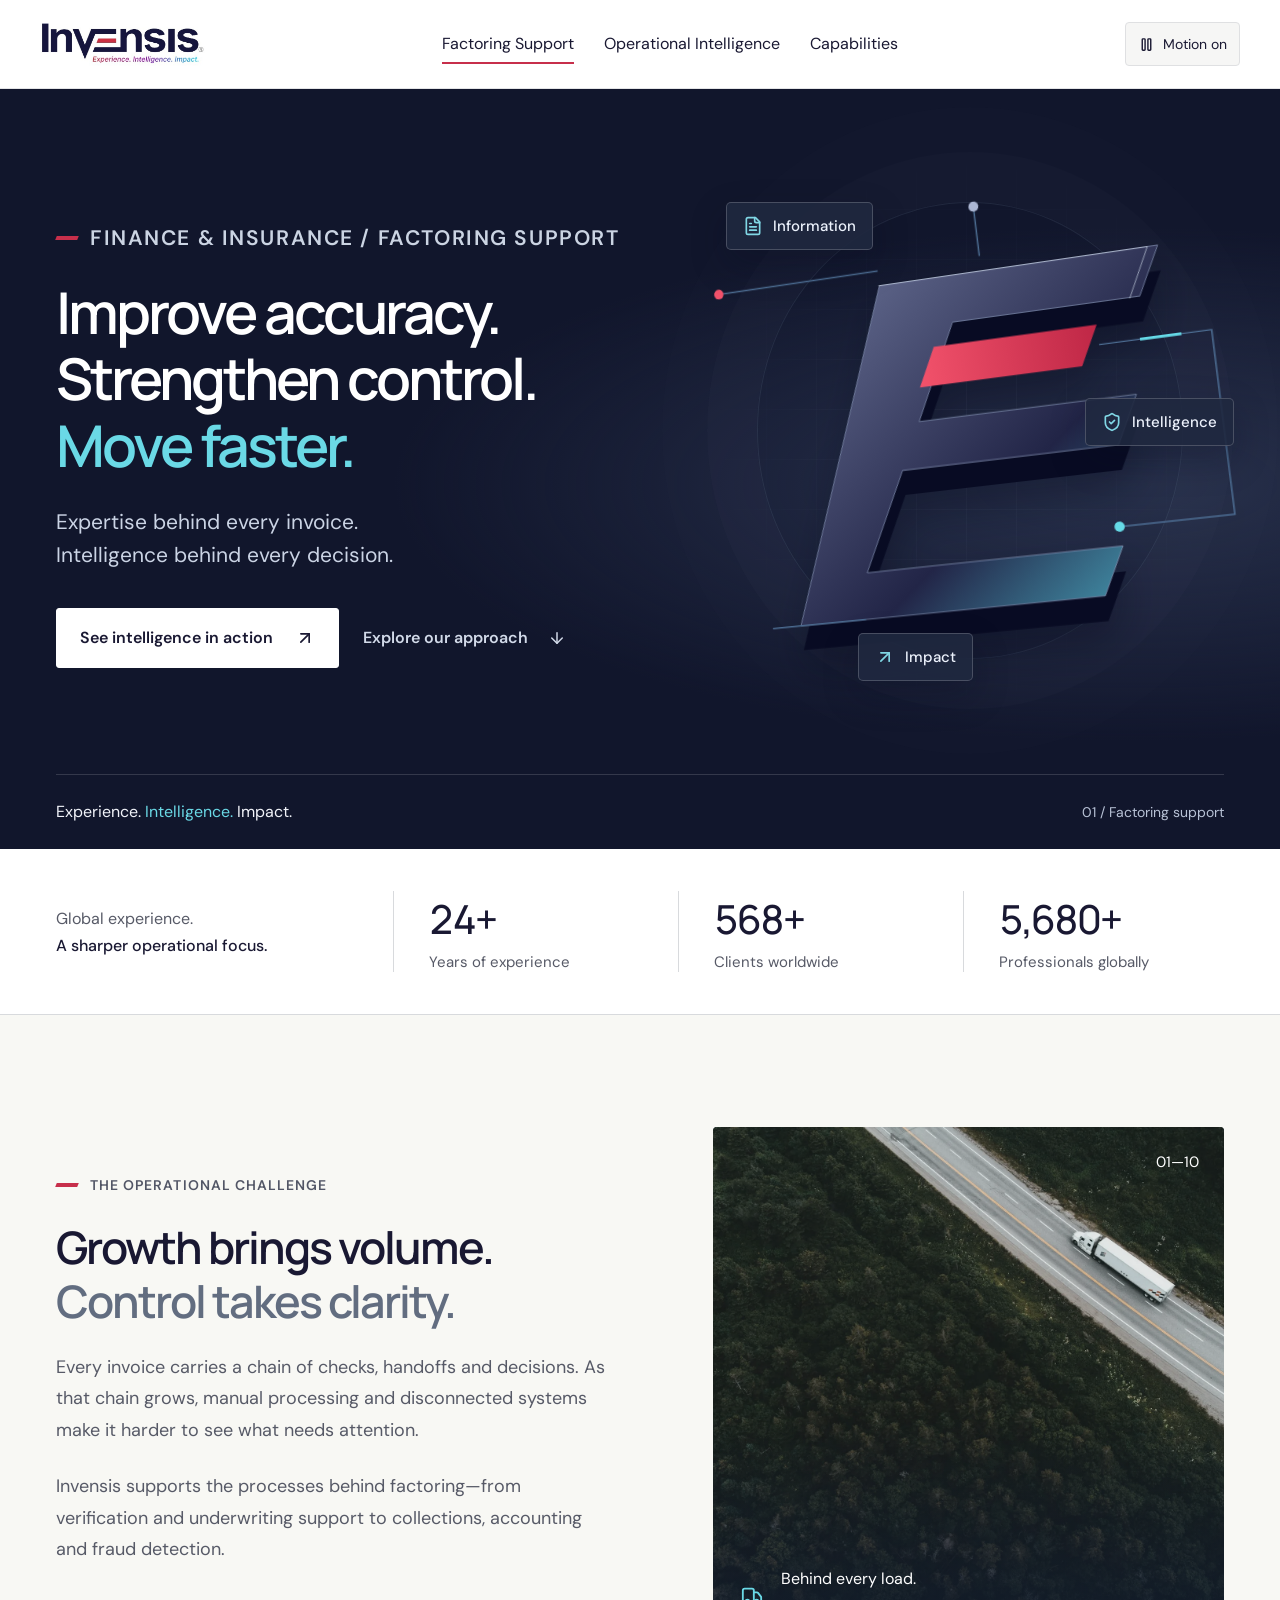
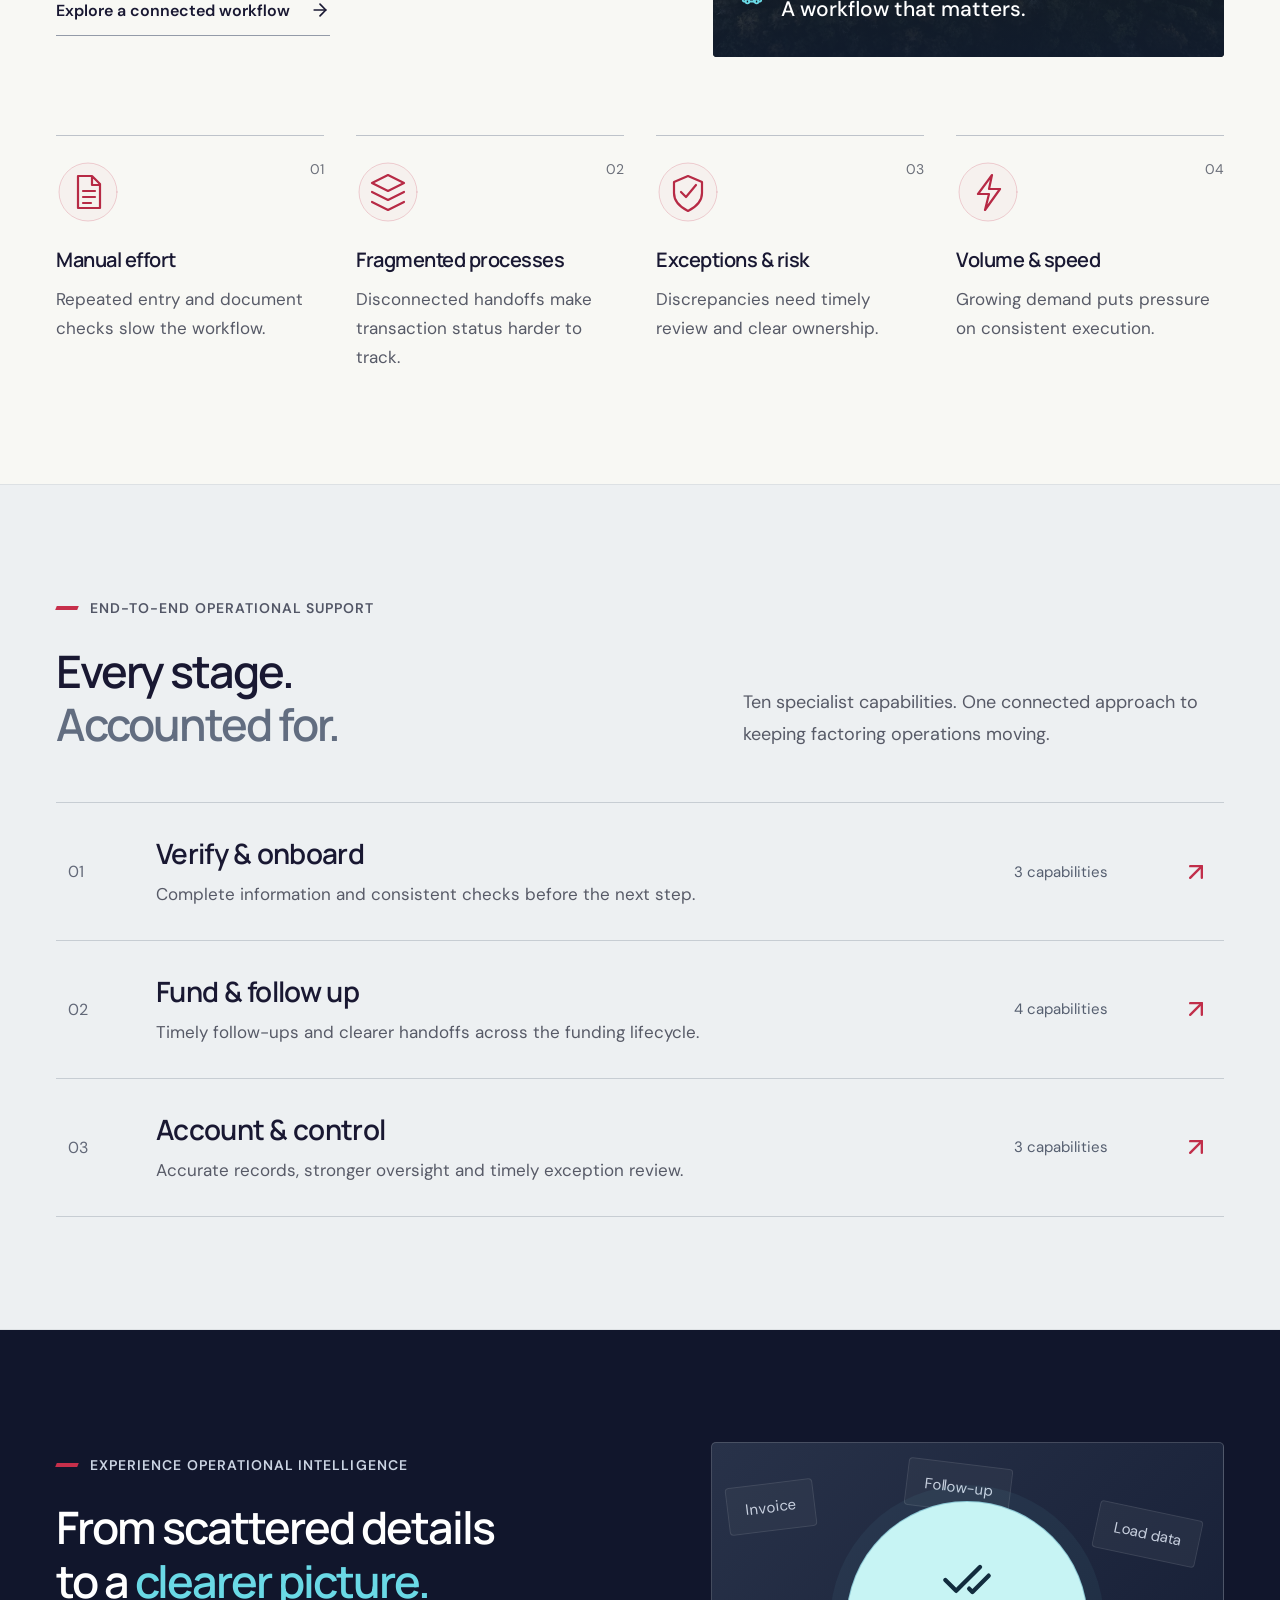
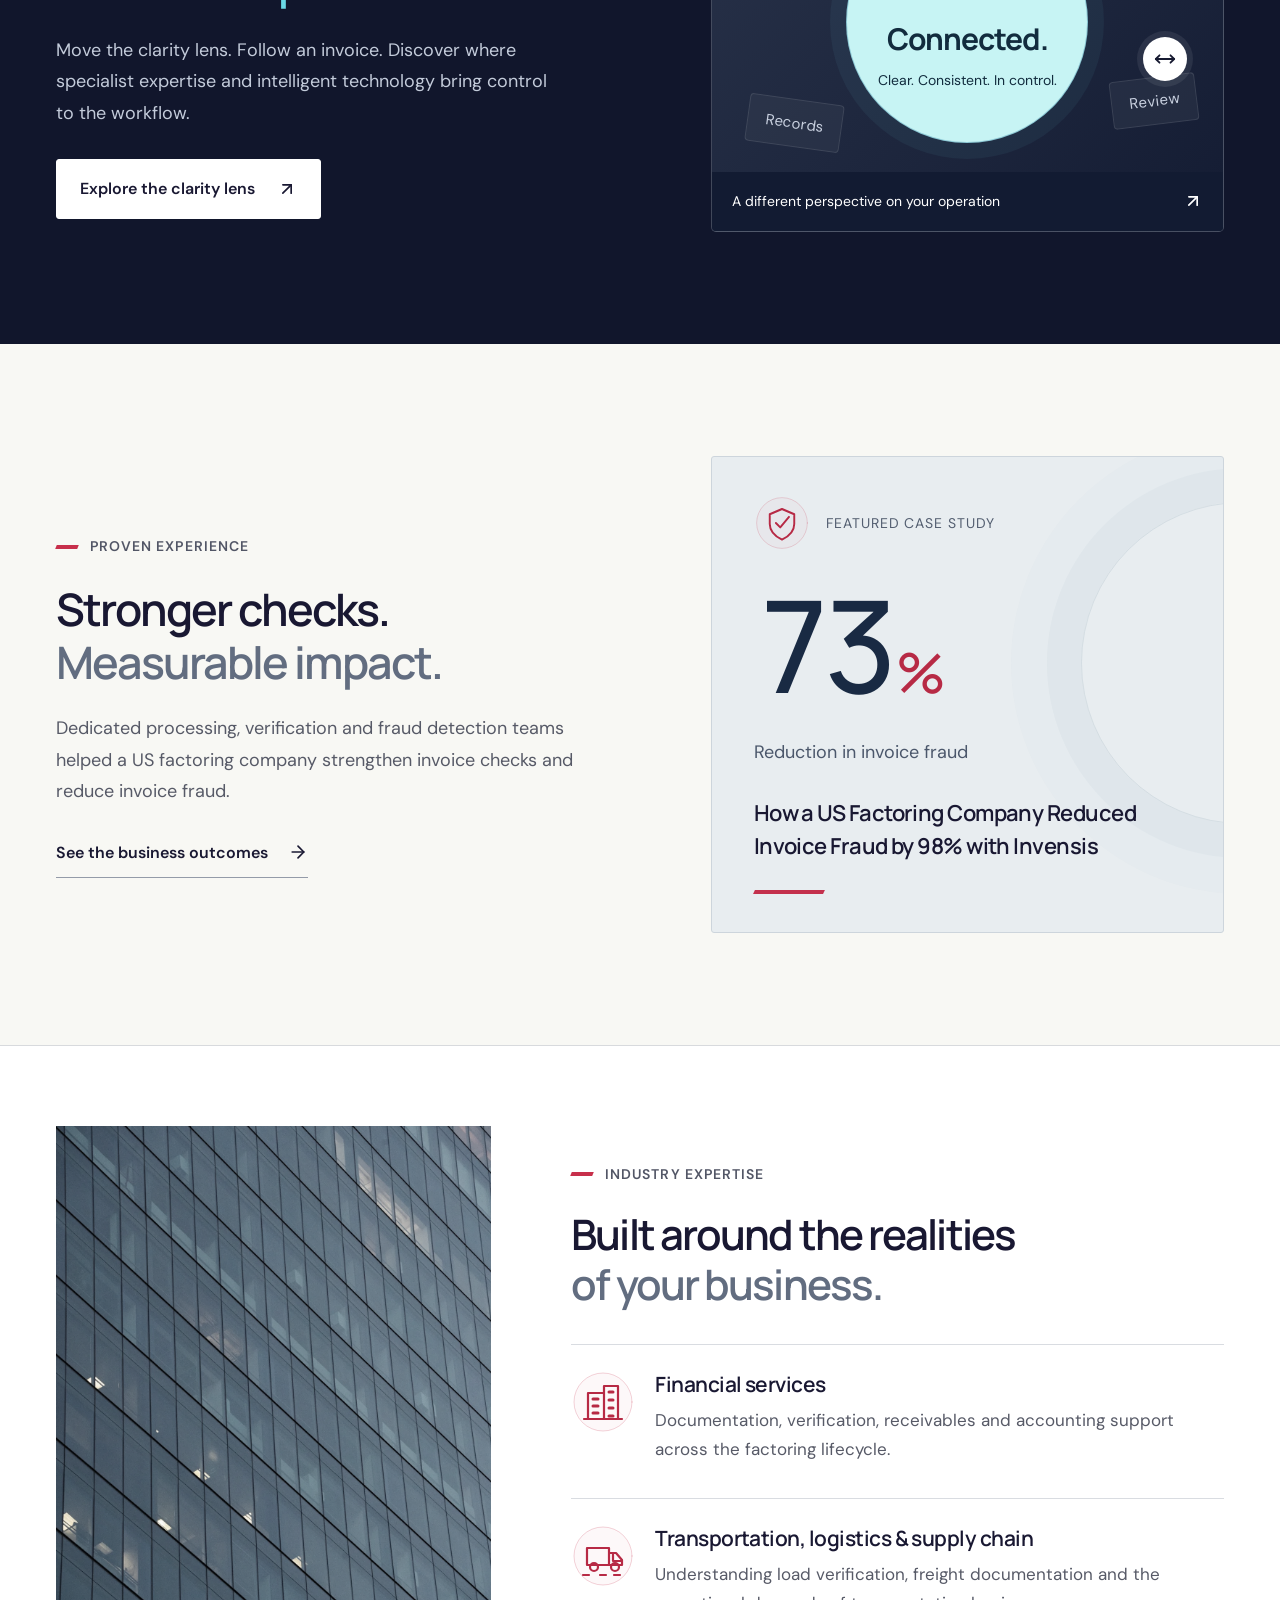
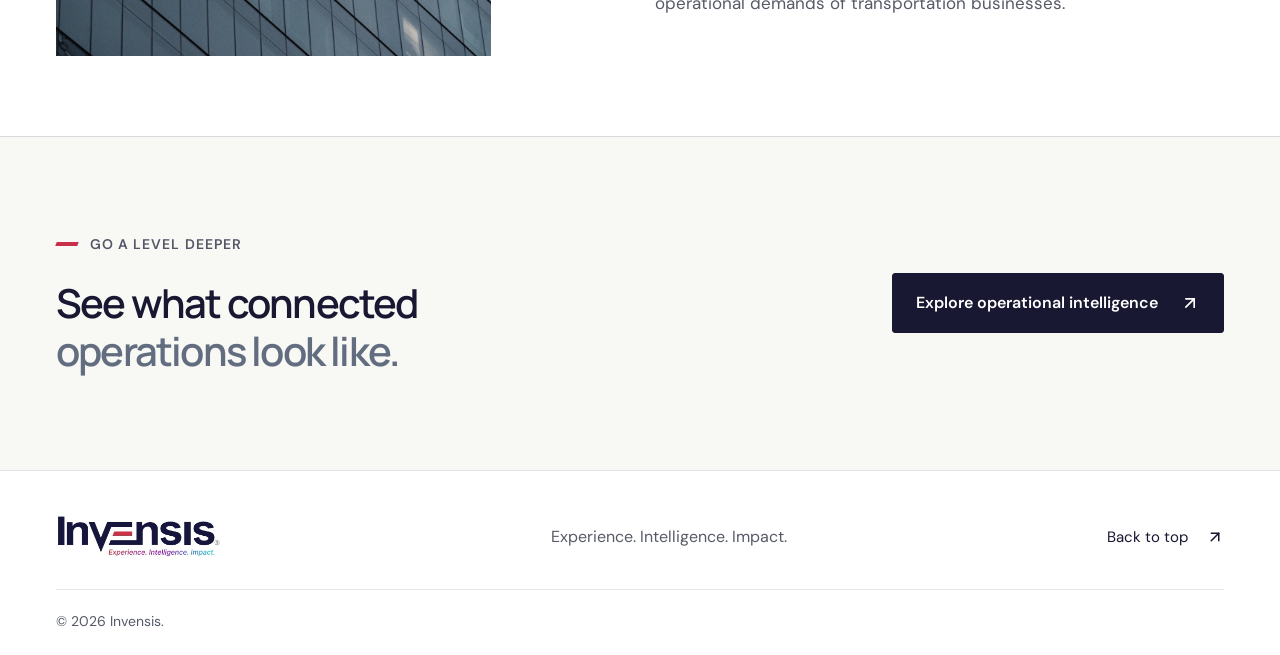
==== commit 68a2485d: "Publish contextual hover motion throughout the showcase" ====
--- a/index.html
+++ b/index.html
@@ -1,4 +1,4 @@
 <!doctype html>
-<html lang="en"><head><meta charset="UTF-8"/><meta name="viewport" content="width=device-width, initial-scale=1.0"/><meta name="theme-color" content="#171538"/><meta name="description" content="Invensis factoring support. Operational expertise and intelligent technology to improve accuracy, strengthen control and move faster."/><meta property="og:title" content="Invensis — Stronger factoring operations"/><meta property="og:description" content="Experience. Intelligence. Impact. Explore operational support across the factoring lifecycle."/><meta property="og:type" content="website"/><meta property="og:url" content="https://maazhussain2711.github.io/invensis-design-showcase"/><meta property="og:image" content="https://maazhussain2711.github.io/invensis-design-showcase/invensis-logo.jpg"/><link rel="canonical" href="https://maazhussain2711.github.io/invensis-design-showcase"/><link rel="icon" type="image/svg+xml" href="./favicon.svg"/><title>Factoring Support | Invensis</title>  <script type="module" crossorigin src="./assets/main-BbuIOS3I.js"></script>
-  <link rel="stylesheet" crossorigin href="./assets/main-CfHg-Za0.css">
+<html lang="en"><head><meta charset="UTF-8"/><meta name="viewport" content="width=device-width, initial-scale=1.0"/><meta name="theme-color" content="#171538"/><meta name="description" content="Invensis factoring support. Operational expertise and intelligent technology to improve accuracy, strengthen control and move faster."/><meta property="og:title" content="Invensis — Stronger factoring operations"/><meta property="og:description" content="Experience. Intelligence. Impact. Explore operational support across the factoring lifecycle."/><meta property="og:type" content="website"/><meta property="og:url" content="https://maazhussain2711.github.io/invensis-design-showcase"/><meta property="og:image" content="https://maazhussain2711.github.io/invensis-design-showcase/invensis-logo.jpg"/><link rel="canonical" href="https://maazhussain2711.github.io/invensis-design-showcase"/><link rel="icon" type="image/svg+xml" href="./favicon.svg"/><title>Factoring Support | Invensis</title>  <script type="module" crossorigin src="./assets/main-CTeOkb36.js"></script>
+  <link rel="stylesheet" crossorigin href="./assets/main-CzG-R4ec.css">
 </head><body><div id="root"></div><noscript>Enable JavaScript to explore this interactive page.</noscript></body></html>
--- a/assets/main-CzG-R4ec.css
+++ b/assets/main-CzG-R4ec.css
@@ -0,0 +1 @@
+@font-face{font-family:DM Sans;font-style:normal;font-weight:400 700;font-display:swap;src:url(./dm-sans-400-Xz1IZZA0.woff2) format("woff2")}@font-face{font-family:Manrope;font-style:normal;font-weight:400 800;font-display:swap;src:url(./manrope-400-DHIcAJRg.woff2) format("woff2")}:root{font-family:DM Sans,sans-serif;font-synthesis:none;font-size:16px;color:#191832;background:#f8f8f4;--ink:#191832;--muted:#575a67;--navy:#11162c;--red:#c72f4b;--cyan:#6ad9e6;--line:#d8dadd;--wrap:1240px}*{box-sizing:border-box}html{scroll-behavior:smooth;scroll-padding-top:105px}body{margin:0}button,input,textarea,select{font:inherit}button,a,input{-webkit-tap-highlight-color:transparent}button{cursor:pointer}a{color:inherit;text-decoration:none}button{color:inherit}img{display:block;width:100%;height:auto}svg{flex-shrink:0}button:focus-visible,a:focus-visible,input:focus-visible,select:focus-visible,textarea:focus-visible,summary:focus-visible{outline:3px solid #087f96;outline-offset:5px}.dark :focus-visible{outline-color:#81e5ef}h1,h2,h3,h4,p,figure{margin:0}h1,h2,h3,h4{font-family:Manrope,sans-serif;font-weight:600}h1{font-size:clamp(48px,5.15vw,78px);line-height:1.15;letter-spacing:-.052em}h2{font-size:clamp(34px,3.5vw,50px);line-height:1.19;letter-spacing:-.045em}h3{font-size:24px;line-height:1.35;letter-spacing:-.025em}h4{font-size:24px;line-height:1.4}em{font-style:normal;color:#626d80}p{font-size:18px;line-height:1.75;color:var(--muted)}.wrap{width:min(var(--wrap),calc(100% - 112px));margin-inline:auto}.section{padding:112px 0}.dark{background:var(--navy);color:#fff}.dark p{color:#c3cbda}.dark em{color:var(--cyan)}.eyebrow{display:flex;align-items:center;gap:12px;font-size:14px;line-height:1.6;font-weight:600;letter-spacing:.075em;text-transform:uppercase;margin-bottom:24px;color:#525666}.eyebrow>span{width:22px;height:4px;transform:skew(-22deg);background:var(--red);flex-shrink:0}.dark .eyebrow{color:#cbd4e3}.button{display:inline-flex;align-items:center;justify-content:space-between;gap:22px;min-height:56px;padding:17px 23px;background:var(--ink);border:1px solid var(--ink);color:#fff;font-size:16px;font-weight:600;line-height:1.5;border-radius:3px;transition:background .2s,transform .2s}.button:hover{background:#34364e;transform:translateY(-2px)}.dark .button{background:#fff;color:var(--ink);border-color:#fff}.dark .button:hover{background:#c5f1f5}.button svg,.text-link svg,.quiet-link svg{transition:transform .2s}.button:hover svg,.text-link:hover svg{transform:translate(3px,-2px)}.text-link,.quiet-link{display:inline-flex;align-items:center;gap:20px;min-height:44px;font-size:16px;font-weight:600;line-height:1.6}.text-link{padding-bottom:6px;border-bottom:1px solid #949ba8}.dark .quiet-link{color:#d2dae9}.skip-link{position:fixed;top:10px;left:12px;padding:15px 20px;background:#fff;z-index:100;transform:translateY(-160%)}.skip-link:focus{transform:none}.site-header{position:sticky;top:0;z-index:30;background:#fff;border-bottom:1px solid #e3e4e6}.header-inner{height:88px;width:min(1390px,calc(100% - 80px));margin:auto;display:flex;align-items:center;justify-content:space-between;gap:30px}.brand{display:inline-flex;align-items:center;min-width:172px}.brand-crop{width:174px;height:52px;display:block;overflow:hidden;background:#fff}.brand-crop img{width:200px;max-width:none;margin:-20px 0 0 -14px}.navigation{display:flex;align-items:center;gap:30px}.navigation>a{font-size:16px;line-height:1.6;min-height:44px;display:flex;align-items:center;position:relative}.navigation>a:after{content:"";position:absolute;bottom:2px;left:0;width:0;height:2px;background:var(--red);transition:width .2s}.navigation>a:hover:after,.navigation>a[aria-current]:after{width:100%}.header-actions{display:flex;align-items:center;gap:12px}.motion-toggle{display:flex;gap:8px;align-items:center;font-size:14px;white-space:nowrap;min-height:44px;padding:8px 12px;background:#f6f6f5;border:1px solid #dfe0e2;border-radius:4px}.menu-toggle{display:none;border:1px solid #dfe0e2;background:#fff;width:44px;height:44px;align-items:center;justify-content:center}.reading-progress{height:2px;background:var(--red);position:absolute;bottom:-1px;left:0;width:100%;transform:scaleX(var(--read-progress,0));transform-origin:left}.home-hero{overflow:hidden;background:radial-gradient(ellipse at 88% 52%,#27304b 0,transparent 46%),#11162c}.hero-grid{display:grid;grid-template-columns:1.25fr 1fr;gap:25px;align-items:center;min-height:640px;padding-top:70px;padding-bottom:72px}.hero-copy{z-index:2}.hero-copy h1{font-size:clamp(48px,4.5vw,70px);font-weight:600}.hero-copy>p{margin-top:28px;font-size:21px;line-height:1.6;color:#cbd4e5}.hero-actions{display:flex;gap:24px;align-items:center;flex-wrap:wrap;margin-top:35px}.hero-baseline{display:flex;justify-content:space-between;align-items:center;gap:20px;border-top:1px solid #ffffff25;padding-block:23px}.hero-baseline p{font-size:16px;color:#f2f4fa}.hero-baseline p span{color:var(--cyan)}.hero-baseline>span{font-size:14px;color:#b8c2d6}.signal-art{position:relative;width:100%;aspect-ratio:1/1.06;transform:translateY(var(--hero-travel,0px));perspective:1000px}.signal-svg{width:110%;height:100%;position:relative;left:-5%;filter:drop-shadow(0 22px 20px #04071855);transform:rotateY(-8deg) rotate(-7deg)}.signal-grid{position:absolute;top:0;right:0;bottom:0;left:0;background-image:linear-gradient(#adb7d110 1px,transparent 1px),linear-gradient(90deg,#adb7d110 1px,transparent 1px);background-size:50px 50px;-webkit-mask-image:radial-gradient(ellipse,black 0,transparent 72%);mask-image:radial-gradient(ellipse,black 0,transparent 72%)}.signal-halo{position:absolute;top:8%;right:8%;bottom:8%;left:8%;border:1px solid #879eb222;border-radius:50%;box-shadow:0 0 0 50px #879eb205,0 0 0 95px #879eb203}.signal-chip{position:absolute;display:flex;align-items:center;gap:10px;padding:13px 16px;border:1px solid #ffffff30;border-radius:5px;background:#202940e6;box-shadow:0 14px 35px #060c2040;font-size:15px;font-weight:500;color:#edf2fc}.signal-chip svg{color:#80d7e5}.chip-one{top:8%;left:2%}.chip-two{right:-2%;top:44%}.chip-three{bottom:4%;left:28%}.signal-packet{stroke-dasharray:40 460;stroke-dashoffset:460;animation:signal-flow 4s ease 3 forwards}.experience-strip{padding:42px 0;background:#fff;border-bottom:1px solid var(--line)}.stats-grid{display:grid;grid-template-columns:1.2fr repeat(3,1fr);gap:24px;align-items:center}.stats-grid>p{font-size:16px;line-height:1.7}.stats-grid>p strong{font-weight:500;color:var(--ink)}.stat{border-left:1px solid var(--line);padding-left:35px;display:flex;flex-direction:column;gap:6px}.stat strong{font-family:Manrope,sans-serif;font-size:40px;letter-spacing:-.05em;font-weight:500}.stat span{font-size:15px;color:var(--muted)}.approach-grid{display:grid;grid-template-columns:1.12fr 1fr;gap:85px;align-items:center}.section-intro>p{margin-top:25px;max-width:550px}.section-intro .text-link{margin-top:26px}.freight-image{position:relative;height:530px;overflow:hidden;border-radius:4px;background:#182735}.freight-image>img{height:100%;object-fit:cover;object-position:50% 50%;filter:saturate(.6)}.freight-image:after{content:"";position:absolute;top:0;right:0;bottom:0;left:0;background:linear-gradient(transparent 55%,#101b2edf)}.freight-image figcaption{display:flex;gap:18px;align-items:center;position:absolute;left:28px;right:28px;bottom:30px;z-index:1;font-size:16px;line-height:1.7;color:#fff}.freight-image figcaption svg{color:var(--cyan)}.freight-image figcaption strong{font-size:21px;font-weight:500}.image-index{position:absolute;right:25px;top:25px;color:#fff;font-size:15px}.friction-grid{display:grid;grid-template-columns:repeat(4,1fr);gap:32px;margin-top:78px}.friction-grid article{position:relative;border-top:1px solid #bec3ca;padding-top:24px}.friction-grid .item-number{position:absolute;top:24px;right:0;color:#6c707a;font-size:14px}.friction-grid article>svg{margin-bottom:22px;color:#b72a45}.friction-grid h3{font-size:20px;margin-bottom:12px}.friction-grid p{font-size:17px;line-height:1.7}.heading-row{display:grid;grid-template-columns:1.25fr 1fr;gap:85px;align-items:end;margin-bottom:52px}.heading-row>p{max-width:510px}.capability-overview{background:#edf0f2;border-block:1px solid #dde1e4}.service-chapters{border-top:1px solid #c7cdd3}.service-chapter{display:grid;grid-template-columns:60px 1fr 140px 30px;gap:28px;align-items:center;border-bottom:1px solid #c7cdd3;padding:32px 12px;transition:background .2s,padding .2s}.service-chapter:hover{background:#fff;padding-inline:22px}.chapter-number{font-size:16px;color:#626878}.service-chapter h3{font-size:28px;margin-bottom:7px}.service-chapter p{font-size:17px;line-height:1.65}.chapter-count{font-size:15px;color:#565f70}.service-chapter>svg{color:#c12e4a}.feature-grid{display:grid;grid-template-columns:1.1fr 1fr;gap:90px;align-items:center}.experience-feature p:not(.eyebrow){margin-top:28px;max-width:510px}.experience-feature .button{margin-top:30px}.lens-preview{min-height:390px;position:relative;display:flex;align-items:center;justify-content:center;border:1px solid #ffffff30;background:linear-gradient(135deg,#283249,#141c33);border-radius:5px;overflow:hidden}.preview-noise{position:absolute;top:0;right:0;bottom:0;left:0}.preview-noise>span{position:absolute;font-size:15px;color:#c8d0df;background:#3c465955;border:1px solid #ffffff19;padding:13px 17px;border-radius:4px;transform:rotate(-7deg)}.preview-noise>span:nth-child(1){top:40px;left:15px}.preview-noise>span:nth-child(2){top:67px;right:23px;transform:rotate(12deg)}.preview-noise>span:nth-child(3){left:35px;bottom:84px;transform:rotate(8deg)}.preview-noise>span:nth-child(4){right:26px;bottom:106px}.preview-noise>span:nth-child(5){left:38%;top:20px;transform:rotate(7deg)}.preview-circle{position:relative;width:240px;height:240px;border-radius:50%;display:flex;flex-direction:column;align-items:center;justify-content:center;gap:12px;background:#c7f4f4;box-shadow:0 0 0 1px #8cc8d5,0 0 0 17px #6bcddd10;color:#122c3e;transform:translateY(-15px);transition:transform .4s}.lens-preview:hover .preview-circle{transform:translateY(-15px) scale(1.04)}.preview-circle strong{font-family:Manrope,sans-serif;font-size:30px;letter-spacing:-.035em}.preview-circle>span{font-size:14px}.preview-handle{position:absolute;top:50%;right:7%;width:44px;height:44px;border-radius:50%;background:#fff;color:#171a31;display:flex;align-items:center;justify-content:center;box-shadow:0 0 0 6px #ffffff13}.preview-caption{position:absolute;bottom:0;left:0;right:0;padding:19px 20px;background:#121b32;display:flex;align-items:center;justify-content:space-between;gap:12px;font-size:14px;line-height:1.5}.impact-grid{display:grid;grid-template-columns:1.1fr 1fr;gap:90px;align-items:center}.case-feature{position:relative;overflow:hidden;padding:38px 42px;background:#e8edf0;border:1px solid #cdd5dc;border-radius:3px}.case-feature:before{content:"";position:absolute;width:320px;height:320px;border:1px solid #8298ab30;border-radius:50%;right:-180px;top:45px;box-shadow:0 0 0 34px #8298ab10,0 0 0 70px #8298ab08}.case-meta{display:flex;align-items:center;gap:13px;font-size:14px;text-transform:uppercase;letter-spacing:.07em;color:#535e70}.case-meta svg{color:#b72a45}.case-value{display:block;font-family:Manrope,sans-serif;font-size:clamp(95px,10vw,150px);line-height:1.3;letter-spacing:-.09em;font-weight:500;margin:10px 0;color:#192a43}.case-value>span{font-size:.43em;letter-spacing:-.06em;margin-left:7px;color:#b72a45}.case-measure{font-size:18px;color:#4b576b}.case-feature h3{font-size:22px;line-height:1.5;margin-top:28px;position:relative;max-width:430px}.case-rule{width:70px;height:4px;display:block;margin-top:27px;background:#c4314d;transform:skew(-25deg)}.industry-section{background:#fff;border-block:1px solid var(--line);padding:80px 0}.industry-grid{display:grid;grid-template-columns:.8fr 1.2fr;gap:80px;align-items:center}.industry-grid figure{height:530px;overflow:hidden}.industry-grid img{height:100%;object-fit:cover;filter:saturate(.45)}.industry-grid h2{font-size:42px}.industry-row{display:flex;gap:20px;margin-top:34px;padding-top:25px;border-top:1px solid #d9dce1}.industry-row>svg{color:#b82e49;margin-top:3px}.industry-row h3{font-size:21px;margin-bottom:8px}.industry-row p{font-size:17px;line-height:1.7}.next-page{display:flex;justify-content:space-between;align-items:center;gap:40px;padding-block:96px}.next-page h2{font-size:40px}.site-footer{background:#fff;border-top:1px solid #dfe1e5;padding-top:40px;padding-bottom:25px}.footer-inner{display:flex;justify-content:space-between;align-items:center;gap:30px}.footer-inner>p{font-size:16px}.footer-inner>a:last-child{display:flex;align-items:center;gap:18px;min-height:44px;font-size:15px}.footer-bottom{border-top:1px solid #e4e5e8;margin-top:26px;padding-top:22px;font-size:14px;color:#555a67}.operations-hero{padding:37px 0 0;background:#f5f6f3}.back-link{display:inline-flex;align-items:center;gap:12px;min-height:44px;font-size:14px;color:#535d6d}.back-link svg{transform:rotate(180deg)}.operations-hero-grid{display:grid;grid-template-columns:1.25fr 1fr;align-items:end;gap:90px;padding-top:47px;padding-bottom:64px}.operations-hero h1{font-size:clamp(46px,5.2vw,76px)}.operations-hero-grid>div:last-child{padding-bottom:10px}.operations-hero-grid>div:last-child>p+p{margin-top:18px}.operations-hero-grid .text-link{margin-top:25px}.page-chapters{display:flex;gap:30px;flex-wrap:wrap;padding:22px 0;border-top:1px solid #cdd2d9;align-items:center}.page-chapters>span{margin-right:auto;color:#555d6b;font-size:14px}.page-chapters>a{font-size:15px;min-height:44px;display:flex;align-items:center}.page-chapters>a:hover{text-decoration:underline}.clarity-section{background:radial-gradient(ellipse at 75% 50%,#25364c,transparent 80%),#11162c}.clarity-experience{border:1px solid #536077;border-radius:5px;overflow:hidden}.lens-scene{height:370px;position:relative;overflow:hidden}.lens-world{position:absolute;top:0;right:0;bottom:0;left:0;padding:25px 32px;background:#1d2437}.lens-world-heading{display:flex;align-items:center;gap:12px;font-size:16px;color:#e0e5ee}.status-mark{width:11px;height:11px;background:#dbbd88;border-radius:50%;display:block}.lens-chain{display:grid;grid-template-columns:repeat(3,1fr);gap:28px;margin-top:25px}.lens-node{position:relative;display:flex;flex-direction:column;align-items:start;border:1px dashed #8d95a275;background:#293044;min-height:197px;padding:20px;border-radius:3px;transform:rotate(-3deg)}.lens-node:nth-child(2){transform:rotate(3deg)}.lens-node:nth-child(3){transform:rotate(-1.5deg)}.lens-node>span{position:absolute;right:18px;top:19px;font-size:14px;color:#c2c8d4}.lens-node>svg{color:#d6c4a7;width:28px;height:28px;margin-bottom:18px}.lens-node strong{font-size:18px;font-weight:500;line-height:1.4;max-width:220px}.lens-node p{font-size:15px;line-height:1.6;color:#cad0dc;margin-top:9px;max-width:240px}.lens-world-note{font-size:14px;color:#d0d6e1;margin-top:23px}.lens-connected{background:#dbf2f0;color:#173348;clip-path:inset(0 calc(100% - var(--clarity)) 0 0)}.lens-connected .lens-world-heading{color:#173348}.lens-connected .lens-node{transform:none;border:1px solid #88b1b3;background:#f1faf8;box-shadow:0 10px 20px #32637510}.lens-connected .lens-node>svg{color:#167174}.lens-connected .lens-node>span{color:#486274}.lens-connected .lens-node p,.lens-connected .lens-world-note{color:#405c6a}.lens-connected .lens-node:after{content:"";position:absolute;right:-29px;top:50%;width:28px;height:2px;background:#1c8086}.lens-connected .lens-node:last-child:after{display:none}.lens-divider{position:absolute;left:var(--clarity);top:0;bottom:0;width:2px;background:#fff;box-shadow:0 0 20px #08253a50;pointer-events:none;transform:translate(-1px)}.lens-divider>span{position:absolute;top:45%;left:-21px;display:flex;align-items:center;justify-content:center;width:44px;height:44px;color:#1a2e41;background:#fff;border:1px solid #bdcdd5;border-radius:50%;box-shadow:0 4px 14px #18283940}.lens-control{padding:25px 32px;background:#172036;border-top:1px solid #5b697c}.lens-control label{display:flex;gap:12px;align-items:center;font-size:16px;font-weight:500}.lens-control label>span{margin-left:auto;color:#c7d7e4;font-size:14px}.lens-control input{display:block;width:100%;height:44px;margin:14px 0 6px;accent-color:#79dbe3;cursor:ew-resize}.lens-control>div{display:flex;justify-content:space-between;align-items:center;gap:20px;font-size:14px;color:#e2e9f2}.lens-control>div p{font-size:14px;color:#bdcbdd}.lens-text-alternative{padding:24px 32px 28px;border-top:1px solid #536077;background:#111a2f}.lens-text-alternative h3{font-size:18px;margin-bottom:12px}.lens-text-alternative ul{margin:0;padding-left:22px;display:grid;grid-template-columns:repeat(3,1fr);gap:20px;color:#bdcadc;font-size:15px;line-height:1.65}.journey-section{background:#f9faf7}.journey-scroll{border:1px solid #c6cdd5;border-radius:4px;background:#fff}.journey-sticky{background:#fff;padding:30px 32px}.journey-topline{display:flex;justify-content:space-between;gap:20px;align-items:center}.journey-topline>p{font-size:15px;color:#4e5869;display:flex;align-items:center;gap:10px}.status-dot{display:inline-block;width:8px;height:8px;border-radius:50%;background:#237c7d;flex-shrink:0}.follow-control{font-size:14px;display:flex;align-items:center;gap:8px;color:#555d6b;min-height:44px}.follow-control input{width:18px;height:18px;accent-color:#1a5b71}.journey-tabs{display:grid;grid-template-columns:repeat(4,1fr);margin-top:26px;border-bottom:1px solid #cdd3dc}.journey-tabs button{background:transparent;text-align:left;border:0;border-bottom:3px solid transparent;padding:18px 15px 21px 0;font-size:16px;line-height:1.5;color:#5b6373;font-weight:500}.journey-tabs button>span{font-size:14px;display:block;margin-bottom:7px;color:#727b89}.journey-tabs button[aria-selected=true]{border-color:#bd2f49;color:#151c34}.journey-panel{display:grid;grid-template-columns:1fr 1fr;gap:65px;padding-top:45px;padding-bottom:12px;align-items:center}.journey-copy .eyebrow{margin-bottom:14px}.journey-copy h3{font-size:32px;margin-bottom:19px}.journey-copy p{font-size:17px}.journey-copy ul{list-style:none;padding:0;margin:25px 0 0}.journey-copy li{display:flex;align-items:center;gap:12px;font-size:16px;color:#455263;margin-top:13px}.journey-copy li svg{color:#23767d}.journey-document{border:1px solid #c3ccd5;background:#f8fafb;border-radius:5px;box-shadow:0 18px 28px #1d344914;overflow:hidden}.document-top{display:flex;align-items:center;gap:10px;padding:20px;border-bottom:1px solid #d9dfe5;color:#374b60;font-size:15px}.document-top strong{font-weight:500}.document-top>span{margin-left:auto;font-size:14px;color:#526779}.document-content{padding:28px}.document-icon{width:74px;height:74px;background:#e5eff1;border:1px solid #c0d7db;border-radius:16px;display:flex;align-items:center;justify-content:center;color:#276878;margin-bottom:25px}.phase-1 .document-icon{background:#f7e4e8;color:#b52e49;border-color:#e6bfc8}.document-content h4{font-size:22px;max-width:290px;margin-bottom:22px}.document-checks{display:flex;flex-direction:column;gap:14px}.document-checks>span{display:flex;align-items:center;gap:10px;font-size:15px;color:#455e6c}.document-checks svg{color:#277a79}.document-bottom{display:flex;align-items:center;justify-content:space-between;gap:8px;font-size:14px;color:#3b596d;background:#e5eff0;border-top:1px solid #c5d8dc;padding:17px 20px}.library-section{background:#edf0f2;border-block:1px solid #d6dce0}.capability-library{display:grid;grid-template-columns:1fr;gap:42px}.capability-group{scroll-margin-top:110px}.capability-group-heading{display:flex;gap:18px;align-items:center;border-bottom:1px solid #abb5c2;padding-bottom:18px}.capability-group-heading>span{font-size:16px;color:#b42a46}.capability-group-heading>h3{font-size:25px}.capability-group-heading>p{margin-left:auto;font-size:15px}.capability-row{border-bottom:1px solid #cbd2da}.capability-row>button{display:grid;grid-template-columns:35px 30px 1fr 25px;gap:20px;align-items:center;width:100%;padding:22px 14px;border:0;text-align:left;background:transparent;font-size:20px;line-height:1.5;font-family:Manrope,sans-serif;transition:background .2s}.capability-row>button:hover{background:#ffffff8c}.capability-row>button>svg{color:#5e6d81}.capability-number{font-family:DM Sans,sans-serif;font-size:14px;color:#596878}.capability-row.is-expanded{background:#fff}.capability-row.is-expanded>button>svg{color:#b72c48}.capability-row>div{padding:0 66px 26px 99px}.capability-row p{max-width:820px;font-size:18px}.technology-section{background:#fff}.technology-experience{border:1px solid #b8c7d0;border-radius:4px;overflow:hidden}.technology-tabs{display:grid;grid-template-columns:repeat(4,1fr);border-bottom:1px solid #b8c7d0}.technology-tabs button{display:flex;align-items:center;justify-content:space-between;gap:15px;border:0;border-right:1px solid #b8c7d0;background:#f6f8f9;padding:23px 24px;font-size:19px;font-weight:500;min-height:70px}.technology-tabs button:last-child{border-right:0}.technology-tabs button[aria-selected=true]{background:#17243a;color:#fff}.technology-panel{display:grid;grid-template-columns:1fr 1fr;gap:75px;padding:45px;background:linear-gradient(120deg,#f8fafb,#e8f0f1)}.technology-panel>div:first-child>svg{color:#a82f47;margin-bottom:22px}.technology-panel h3{font-size:28px;margin-bottom:17px}.technology-panel p{font-size:17px}.technology-details{padding:25px 28px;border:1px solid #b5c9d1;border-radius:4px;background:#fff;display:flex;flex-direction:column;gap:20px;align-self:center}.small-label{font-size:14px;color:#586c7d}.technology-details>span:not(.small-label){display:flex;align-items:center;gap:11px;font-size:16px;color:#314d60}.technology-details svg{color:#197a81}.technology-details>p{display:flex;align-items:center;gap:10px;font-size:14px;line-height:1.6;border-top:1px solid #dce4e8;padding-top:17px;color:#546879}.outcomes-section{background:#e8efef;border-block:1px solid #cbd9dd}.outcomes-grid{display:grid;grid-template-columns:1fr 1fr;gap:0 60px}.outcomes-grid>div{position:relative;display:flex;align-items:center;gap:15px;border-top:1px solid #b4c5ca;padding:25px 0;min-height:90px}.outcomes-grid>div>span{font-size:14px;color:#576f7b;min-width:28px}.outcomes-grid>div>svg{color:#247d80}.outcomes-grid h3{font-size:20px;font-weight:500}.perspectives-section{background:#f9f9f5}.perspective-list{border-top:1px solid #bfc7cf}.perspective-list details{border-bottom:1px solid #bfc7cf}.perspective-list summary{cursor:pointer;list-style:none;display:grid;grid-template-columns:45px 1fr 25px;gap:25px;align-items:center;padding:30px 12px;transition:background .2s}.perspective-list summary::-webkit-details-marker{display:none}.perspective-list summary:hover{background:#fff}.perspective-list summary>span{font-size:15px;color:#586577}.perspective-list summary h3{font-size:23px;line-height:1.5}.perspective-list summary>svg{color:#b12d48}.perspective-list details[open] summary>svg{transform:rotate(45deg)}.perspective-list details>p{padding:0 70px 30px 82px;max-width:1000px;font-size:18px}.conversation-grid{display:grid;grid-template-columns:1fr 1fr;gap:100px;align-items:start}.conversation h2{font-size:clamp(38px,4.1vw,59px)}.conversation-grid>div>p:not(.eyebrow){margin-top:25px;max-width:480px}.enquiry-disclaimer{display:block;font-size:14px;line-height:1.7;color:#c3cbdb;margin-top:34px;padding-left:17px;border-left:2px solid #d84461}.enquiry-form{padding:34px;background:#fff;color:#1c2335;border-radius:4px;border:1px solid #fff}.enquiry-form h3{font-size:25px;margin-bottom:8px}.enquiry-form>p{font-size:16px;color:#596375}.enquiry-form>p:first-of-type{margin-bottom:26px}.enquiry-form label{font-size:16px;line-height:1.6;display:block;font-weight:500;margin-top:18px}.enquiry-form label>span{font-size:14px;color:#647082;font-weight:400}.enquiry-form input,.enquiry-form select,.enquiry-form textarea{width:100%;background:#fcfcfb;color:#202c40;border:1px solid #a9b7c4;border-radius:3px;font-size:16px;padding:12px;line-height:1.5;margin-top:7px;min-height:49px}.enquiry-form input::placeholder,.enquiry-form textarea::placeholder{color:#657182;opacity:1}.enquiry-form select{padding-right:25px}.enquiry-form textarea{resize:vertical;min-height:115px}.form-pair{display:grid;grid-template-columns:1fr 1fr;gap:16px}.enquiry-form .button{margin-top:23px;width:100%;background:#17233a;border-color:#17233a;color:#fff}.enquiry-form .button:hover{background:#30435d}.enquiry-form>p.form-note{font-size:14px;line-height:1.7;margin-top:14px;color:#59677a}.enquiry-form>p.form-status{display:flex;align-items:start;gap:10px;font-size:15px;line-height:1.6;color:#1d5d58;background:#e9f5ef;padding:15px;border:1px solid #accfc5;border-radius:3px;margin-top:16px}html[data-motion=on] [data-reveal]{opacity:0;transform:translateY(18px);transition:opacity .6s ease,transform .6s ease}html[data-motion=on] [data-reveal].is-visible{opacity:1;transform:none}html[data-motion=off]{scroll-behavior:auto}html[data-motion=off] *,html[data-motion=off] *:before,html[data-motion=off] *:after{animation:none!important;transition:none!important}html[data-motion=off] .signal-packet{stroke-dashoffset:0}.journey-scroll.following{height:1600px}.journey-scroll.following .journey-sticky{position:sticky;top:105px;min-height:620px}.follow-control{display:none}@media(min-width:1101px)and (min-height:851px){.follow-control{display:flex}}@keyframes signal-flow{0%{stroke-dashoffset:460}to{stroke-dashoffset:-40}}@media(min-width:1500px){.hero-grid{min-height:710px}.hero-copy h1{font-size:72px}}@media(max-width:1100px){.wrap{width:calc(100% - 72px)}.header-inner{width:calc(100% - 48px);gap:20px}.navigation{gap:19px}.navigation>a{font-size:14px}.motion-toggle span{display:none}.brand,.brand-crop{min-width:0;width:155px}.brand-crop img{width:182px;margin:-18px 0 0 -13px}.hero-grid{min-height:600px;gap:20px;grid-template-columns:1.2fr 1fr}.hero-copy h1{font-size:clamp(43px,4.8vw,60px)}.signal-chip{padding:11px 12px;font-size:14px;gap:8px}.chip-two{right:-4%}.hero-actions{gap:15px}.hero-actions .button{font-size:15px;padding:15px 17px}.hero-copy>p{font-size:19px}.stat{padding-left:23px}.stat strong{font-size:34px}.stat span{font-size:14px}.stats-grid{gap:18px}.approach-grid,.heading-row,.feature-grid,.impact-grid,.industry-grid,.operations-hero-grid,.conversation-grid{gap:45px}.freight-image{height:480px}.friction-grid{gap:24px}.friction-grid h3{font-size:19px}.industry-grid h2{font-size:36px}.service-chapter{grid-template-columns:45px 1fr 125px 28px;gap:20px}.next-page .button{max-width:300px}.lens-world{padding:25px}.lens-chain{gap:20px}.lens-node{padding:18px 15px;min-height:210px}.lens-node strong{font-size:16px}.lens-node p{font-size:14px}.lens-connected .lens-node:after{right:-21px;width:20px}.journey-panel{gap:35px}.technology-panel{gap:35px;padding:32px}.conversation h2{font-size:43px}.journey-scroll.following{height:auto}.journey-scroll.following .journey-sticky{position:relative;top:0;min-height:0}.follow-control{display:none}}@media(max-width:850px){.section{padding:80px 0}.navigation{position:absolute;top:88px;left:0;right:0;background:#fff;border-bottom:1px solid #dfe0e3;display:none;flex-direction:column;align-items:stretch;gap:6px;padding:24px 36px;box-shadow:0 20px 40px #17213b12}.navigation-open{display:flex}.navigation>a{font-size:18px;min-height:52px;max-width:max-content}.menu-toggle{display:flex}.motion-toggle span{display:block}.hero-grid{grid-template-columns:1fr;min-height:auto;padding-top:65px;padding-bottom:45px;gap:35px}.hero-copy h1{font-size:clamp(46px,6.5vw,62px)}.hero-copy>p{font-size:21px}.signal-art{width:min(470px,85%);margin:auto;aspect-ratio:1.1}.chip-two{right:-7%}.hero-baseline{margin-top:15px}.stats-grid{grid-template-columns:repeat(3,1fr);gap:25px 15px}.stats-grid>p{grid-column:1/-1;font-size:17px}.stats-grid>p br{display:none}.stat{padding-left:0;border:0}.stat:nth-child(3),.stat:nth-child(4){padding-left:20px;border-left:1px solid var(--line)}.stat strong{font-size:38px}.approach-grid,.feature-grid,.impact-grid,.industry-grid,.conversation-grid,.operations-hero-grid{grid-template-columns:1fr;gap:40px}.approach-grid .section-intro{max-width:650px}.freight-image{height:470px}.friction-grid{grid-template-columns:1fr 1fr;gap:40px 30px;margin-top:55px}.heading-row{grid-template-columns:1fr;gap:25px;margin-bottom:40px}.heading-row>p{max-width:650px}.service-chapter{grid-template-columns:35px 1fr 25px;gap:15px}.chapter-count{display:none}.service-chapter h3{font-size:24px}.service-chapter p{font-size:17px}.lens-preview{max-width:600px;width:100%;min-height:390px}.case-feature{max-width:650px}.industry-grid{grid-template-columns:.6fr 1fr;gap:30px}.industry-grid figure{height:550px}.industry-grid h2{font-size:32px}.industry-row h3{font-size:19px}.industry-row p{font-size:16px}.industry-row{gap:13px;margin-top:24px;padding-top:22px}.next-page{padding-block:72px;align-items:start;flex-direction:column;gap:30px}.next-page .button{max-width:none}.footer-inner{flex-wrap:wrap;gap:20px}.footer-inner>p{margin-right:auto}.operations-hero{padding-top:25px}.operations-hero-grid{padding-top:35px;padding-bottom:40px;gap:28px}.operations-hero h1{font-size:clamp(46px,7vw,65px)}.operations-hero-grid>div:last-child p{max-width:650px}.page-chapters{gap:10px 22px}.page-chapters>span{width:100%;margin-bottom:4px}.lens-scene{height:360px}.lens-chain{gap:13px}.lens-world{padding:22px 20px}.lens-node{padding:16px 12px;min-height:215px;transform:rotate(-1deg)}.lens-node p{font-size:14px}.lens-node strong{font-size:15px}.lens-connected .lens-node:after{width:13px;right:-14px}.lens-world-note{font-size:14px}.lens-control,.lens-text-alternative{padding:22px}.lens-text-alternative ul{grid-template-columns:1fr;gap:8px}.journey-sticky{padding:25px}.journey-panel{grid-template-columns:1fr;gap:30px}.journey-copy p{max-width:600px}.journey-document{max-width:570px;width:100%}.journey-tabs{grid-template-columns:1fr 1fr}.journey-tabs button:nth-child(-n+2){border-bottom:1px solid #cdd3dc}.journey-tabs button[aria-selected=true]{border-bottom:3px solid #bd2f49}.journey-topline>p{font-size:15px;line-height:1.6}.technology-panel{grid-template-columns:1fr;gap:30px}.technology-tabs button{padding:20px 17px;font-size:17px}.technology-details{max-width:570px;width:100%}.outcomes-grid{gap:0 35px}.outcomes-grid h3{font-size:18px}.outcomes-grid>div{gap:11px}.conversation h2{font-size:48px}.conversation-grid>div>p:not(.eyebrow){max-width:650px}.enquiry-disclaimer{margin-top:23px}.enquiry-form{max-width:680px;width:100%}}@media(max-width:600px){.wrap{width:calc(100% - 40px)}.section{padding:65px 0}.header-inner{height:76px;width:calc(100% - 32px);gap:15px}.brand-crop{width:144px;height:43px}.brand-crop img{width:170px;margin:-18px 0 0 -12px}.header-actions{gap:8px}.motion-toggle{padding:8px 10px}.motion-toggle span{display:none}.navigation{top:76px;padding:20px}.eyebrow{font-size:14px;letter-spacing:.035em;margin-bottom:20px;gap:10px}.eyebrow>span{width:17px;height:3px}h2{font-size:34px}p{font-size:18px;line-height:1.75}.home-hero .eyebrow{font-size:14px;max-width:320px}.hero-grid{padding-top:47px;gap:25px}.hero-copy h1{font-size:clamp(37px,8.4vw,50px);line-height:1.2;letter-spacing:-.055em}.hero-copy>p{font-size:19px;line-height:1.6;margin-top:24px}.hero-actions{align-items:start;gap:17px;margin-top:28px;flex-direction:column}.hero-actions .button{font-size:16px;min-height:56px;padding:16px 20px}.quiet-link{font-size:16px}.signal-art{width:91%;aspect-ratio:1.05;margin-top:15px}.signal-chip{font-size:14px;padding:10px;gap:8px}.signal-chip svg{width:17px;height:17px}.chip-one{top:1%;left:-1%}.chip-two{right:-2%;top:42%}.chip-three{bottom:1%;left:26%}.hero-baseline{padding-block:20px;gap:12px;flex-direction:column;align-items:start}.hero-baseline p{font-size:16px}.hero-baseline>span{font-size:14px}.experience-strip{padding:30px 0}.stats-grid{gap:24px 10px}.stats-grid>p{font-size:16px}.stats-grid>p br{display:block}.stat strong{font-size:30px;letter-spacing:-.06em}.stat span{font-size:14px;line-height:1.5}.stat:nth-child(3),.stat:nth-child(4){padding-left:13px}.approach-grid{gap:35px}.section-intro>p{margin-top:23px}.section-intro .text-link{font-size:16px;gap:12px}.freight-image{height:390px}.freight-image figcaption{left:23px;bottom:23px;font-size:16px;gap:14px}.freight-image figcaption strong{font-size:19px}.friction-grid{grid-template-columns:1fr;gap:32px;margin-top:45px}.friction-grid article{padding-left:44px;padding-top:22px}.friction-grid article>svg{position:absolute;left:0;top:25px}.friction-grid h3{font-size:21px;padding-right:28px}.friction-grid p{font-size:17px}.friction-grid .item-number{top:24px}.service-chapter{padding:25px 0;gap:13px;grid-template-columns:25px 1fr 24px}.service-chapter:hover{padding-inline:5px}.service-chapter h3{font-size:22px}.service-chapter p{font-size:16px}.service-chapter>svg{width:23px;height:23px}.chapter-number{font-size:14px}.feature-grid{gap:32px}.lens-preview{min-height:355px}.preview-circle{width:205px;height:205px}.preview-circle>svg{width:42px;height:42px}.preview-circle>strong{font-size:27px}.preview-circle>span{font-size:14px}.preview-caption{font-size:14px;padding:17px}.preview-handle{right:5%;width:40px;height:40px}.preview-noise>span{font-size:14px;padding:10px}.case-feature{padding:28px}.case-value{font-size:120px}.case-meta{font-size:14px;letter-spacing:.04em}.case-feature h3{font-size:21px}.industry-section{padding:65px 0}.industry-grid{grid-template-columns:1fr;gap:35px}.industry-grid figure{height:310px}.industry-grid h2{font-size:34px}.industry-row h3{font-size:21px}.industry-row p{font-size:17px}.industry-row{gap:17px}.next-page{padding-block:65px}.next-page h2{font-size:34px}.next-page .button{font-size:16px;gap:18px;max-width:100%}.site-footer{padding-top:25px}.footer-inner{align-items:start}.footer-inner>p{width:100%;font-size:16px;order:3}.footer-inner>a:last-child{font-size:14px;margin-top:1px;gap:9px}.footer-inner .brand-crop{width:145px}.footer-bottom{font-size:14px}.operations-hero h1{font-size:clamp(42px,10vw,56px)}.operations-hero-grid{padding-top:27px}.back-link{font-size:14px}.page-chapters{gap:0 18px;padding:18px 0}.page-chapters>a{font-size:15px}.page-chapters>span{font-size:14px}.lens-scene{height:560px}.lens-world{padding:21px 16px}.lens-world-heading{font-size:15px;gap:9px}.lens-chain{grid-template-columns:1fr;gap:13px;margin-top:24px}.lens-node{display:grid;grid-template-columns:29px 1fr;gap:7px 13px;min-height:120px;padding:18px;align-items:center;transform:rotate(-1deg)}.lens-node:nth-child(2){transform:rotate(1deg)}.lens-node:nth-child(3){transform:rotate(-1deg)}.lens-node>span{top:15px;right:13px;font-size:14px}.lens-node>svg{width:25px;height:25px;margin:0;grid-row:1/3}.lens-node strong{font-size:16px;padding-right:18px;max-width:none}.lens-node p{font-size:15px;line-height:1.5;grid-column:2;margin:0;max-width:220px}.lens-connected .lens-node{transform:none}.lens-connected .lens-node:after{width:2px;height:13px;top:auto;bottom:-14px;left:30px;right:auto}.lens-world-note{font-size:14px;margin-top:20px;line-height:1.6}.lens-control{padding:21px 16px}.lens-control label{font-size:15px;flex-wrap:wrap;gap:9px}.lens-control label>span{font-size:14px}.lens-control>div{gap:10px;flex-wrap:wrap;font-size:14px}.lens-control>div>p{order:3;width:100%;font-size:14px;text-align:center;margin-top:7px}.lens-text-alternative{padding:24px 18px}.lens-text-alternative h3{font-size:18px;line-height:1.5}.lens-text-alternative ul{font-size:16px;gap:10px}.journey-sticky{padding:24px 18px}.journey-topline>p{font-size:15px;align-items:start;gap:9px}.journey-topline .status-dot{margin-top:8px}.journey-tabs{margin-top:17px}.journey-tabs button{font-size:16px;padding:18px 12px 18px 0}.journey-copy h3{font-size:28px}.journey-copy p{font-size:17px}.journey-panel{padding-top:30px;gap:27px}.document-top{padding:16px;gap:8px;font-size:14px}.document-top>svg{width:20px;height:20px}.document-top>span{font-size:14px}.document-content{padding:24px}.document-content h4{font-size:22px}.document-bottom{font-size:14px;padding:16px 13px;gap:5px;flex-wrap:wrap}.document-bottom svg{width:13px;height:13px}.document-checks>span{font-size:16px}.capability-group-heading{gap:13px;flex-wrap:wrap}.capability-group-heading>h3{font-size:22px}.capability-group-heading>p{font-size:14px;width:100%;margin-left:30px}.capability-row>button{grid-template-columns:22px 24px 1fr 20px;gap:12px;font-size:18px;padding:20px 0;line-height:1.5}.capability-row>button>svg{width:23px;height:23px}.capability-number{font-size:14px}.capability-row>div{padding:0 20px 25px 34px}.capability-row p{font-size:17px}.technology-tabs{grid-template-columns:1fr 1fr}.technology-tabs button{font-size:18px;padding:20px 16px}.technology-tabs button:nth-child(2){border-right:0}.technology-tabs button:nth-child(-n+2){border-bottom:1px solid #b8c7d0}.technology-panel{padding:27px 22px}.technology-panel h3{font-size:25px}.technology-panel p{font-size:17px}.technology-details{padding:23px 18px}.technology-details>span:not(.small-label){font-size:16px;line-height:1.6}.technology-details>p{font-size:14px}.outcomes-grid{grid-template-columns:1fr;gap:0}.outcomes-grid h3{font-size:19px}.outcomes-grid>div{padding:20px 0;min-height:78px;gap:13px}.perspective-list summary{grid-template-columns:25px 1fr 22px;gap:12px;padding:25px 0}.perspective-list summary h3{font-size:20px;line-height:1.5}.perspective-list summary>span{font-size:14px}.perspective-list details>p{padding:0 15px 26px 37px;font-size:17px}.conversation h2{font-size:39px}.conversation-grid{gap:32px}.enquiry-form{padding:25px 20px}.enquiry-form h3{font-size:23px}.form-pair{grid-template-columns:1fr;gap:0}.enquiry-form input,.enquiry-form select,.enquiry-form textarea,.enquiry-form label{font-size:16px}.enquiry-form>p.form-status{font-size:15px}.enquiry-disclaimer{font-size:14px}}@media(max-width:360px){.wrap{width:calc(100% - 32px)}.hero-copy h1{font-size:35px}.hero-copy .eyebrow{font-size:14px}.stat strong{font-size:27px}.lens-node{padding:17px 13px;gap:6px 9px}.lens-node strong{font-size:15px}.document-bottom{font-size:14px}.footer-inner .brand-crop{width:130px}}@media(prefers-reduced-motion:reduce){html{scroll-behavior:auto}*,*:before,*:after{animation:none!important;transition:none!important}[data-reveal]{opacity:1!important;transform:none!important}.signal-art{transform:none}.signal-packet{stroke-dashoffset:0}.journey-scroll.following{height:auto}.journey-scroll.following .journey-sticky{position:relative;top:0;min-height:0}.follow-control{display:none}}.lens-scene{touch-action:pan-y;cursor:ew-resize}@media print{[data-reveal]{opacity:1!important;transform:none!important}.site-header,.reading-progress,.motion-toggle{display:none}.dark{-webkit-print-color-adjust:exact;print-color-adjust:exact}}.journey-tabs button>span{color:#626b7a}.lens-mode-buttons,.mobile-lens-instruction,html[data-motion=off] .follow-control{display:none}@media(max-width:600px){.desktop-lens-instruction,.lens-control,.lens-divider{display:none}.mobile-lens-instruction{display:inline}.lens-mode-buttons{display:flex;gap:12px;padding:20px 18px;background:#172036;border-top:1px solid #536077}.lens-mode-buttons button{flex:1;min-height:48px;border:1px solid #76889d;border-radius:3px;font-size:16px;background:transparent;color:#dce7f2}.lens-mode-buttons button[aria-pressed=true]{background:#d5f2f0;color:#15394a;border-color:#d5f2f0}.lens-connected{clip-path:none}.clarity-experience[data-view=fragmented] .lens-connected{display:none}.clarity-experience[data-view=connected] .lens-fragmented{visibility:hidden}.lens-scene{cursor:default}.lens-world-note{max-width:270px}}.lens-mode-buttons{background:#172036}.lens-mode-buttons button{background:#172036;color:#dce7f2}.sr-only{position:absolute;width:1px;height:1px;padding:0;margin:-1px;overflow:hidden;clip-path:inset(50%);white-space:nowrap;border:0}.scroll-metric{position:relative;font-variant-numeric:tabular-nums}.scroll-metric>.metric-reserve,.scroll-metric>.metric-display{font:inherit;letter-spacing:inherit;color:inherit;margin:0}.metric-reserve{visibility:hidden;display:inline-block}.metric-display{position:absolute;inset:0 auto auto 0;white-space:nowrap}.case-value .metric-suffix{font-size:.43em;letter-spacing:-.06em;margin-left:7px;color:#b72a45}.challenge-graphic{display:block;width:64px;height:64px;margin-bottom:22px;color:#b72a45}.challenge-graphic>svg{display:block;width:100%;height:100%;overflow:visible}.graphic-base{fill:#c72f4b08;stroke:#c72f4b35;stroke-width:1}.document-scan,.shield-orbit,.speed-trail{opacity:0}@media(hover:hover){html[data-motion=on] :is(.friction-grid article,.motion-surface):is(:hover,:focus-within) .graphic-base{fill:#c72f4b18;stroke:#c72f4b80}html[data-motion=on] :is(.friction-grid article,.motion-surface):is(:hover,:focus-within) .document-scan{opacity:1;stroke-width:3;animation:document-scan-hover 1.5s ease-in-out infinite}html[data-motion=on] :is(.friction-grid article,.motion-surface):is(:hover,:focus-within) .layer-top{animation:layer-open-top 1.6s ease-in-out infinite}html[data-motion=on] :is(.friction-grid article,.motion-surface):is(:hover,:focus-within) .layer-middle{animation:layer-open-middle 1.6s ease-in-out infinite}html[data-motion=on] :is(.friction-grid article,.motion-surface):is(:hover,:focus-within) .layer-bottom{animation:layer-open-bottom 1.6s ease-in-out infinite}html[data-motion=on] :is(.friction-grid article,.motion-surface):is(:hover,:focus-within) .shield-orbit{opacity:.65;stroke-dasharray:4 7;stroke-width:1.5;transform-origin:32px 32px;animation:shield-orbit-hover 3s linear infinite}html[data-motion=on] :is(.friction-grid article,.motion-surface):is(:hover,:focus-within) .shield-check{stroke-dasharray:1;animation:shield-check-hover 1.8s ease-in-out infinite}html[data-motion=on] :is(.friction-grid article,.motion-surface):is(:hover,:focus-within) .speed-bolt{transform-origin:32px 32px;animation:speed-bolt-hover 1.2s ease-in-out infinite}html[data-motion=on] :is(.friction-grid article,.motion-surface):is(:hover,:focus-within) .speed-trail{animation:speed-trail-hover .9s ease-out infinite}html[data-motion=on] :is(.friction-grid article,.motion-surface):is(:hover,:focus-within) .trail-two{animation-delay:.15s}html[data-motion=on] :is(.friction-grid article,.motion-surface):is(:hover,:focus-within) .trail-three{animation-delay:.3s}}@keyframes document-scan-hover{0%,to{transform:translateY(-6px)}50%{transform:translateY(18px)}}@keyframes layer-open-top{0%,to{transform:none}50%{transform:translateY(-6px)}}@keyframes layer-open-middle{0%,to{transform:none}50%{transform:translateY(1px)}}@keyframes layer-open-bottom{0%,to{transform:none}50%{transform:translateY(6px)}}@keyframes shield-orbit-hover{to{transform:rotate(360deg)}}@keyframes shield-check-hover{0%,15%{stroke-dashoffset:1}65%,to{stroke-dashoffset:0}}@keyframes speed-bolt-hover{0%,to{transform:none}45%{transform:translate(5px) scale(1.12)}65%{transform:translate(-2px) scale(.98)}}@keyframes speed-trail-hover{0%{opacity:0;transform:translate(-5px)}35%{opacity:1}to{opacity:0;transform:translate(9px)}}@media(max-width:600px){.friction-grid article{padding-left:80px;min-height:120px}.friction-grid .challenge-graphic{position:absolute;left:0;top:22px;margin:0}}.stat .metric-suffix{font:inherit;color:inherit}.motion-surface .challenge-graphic{flex-shrink:0;margin:0;position:relative;inset:auto}.case-meta .challenge-graphic{margin-right:3px}.capability-row>button{grid-template-columns:35px 52px 1fr 25px}.capability-row>div{padding-left:121px}.document-icon{width:76px;height:76px;background:transparent;border:0}.technology-panel>div:first-child>.challenge-graphic{margin-bottom:24px}.building-windows{stroke-width:3}.chart-bar{stroke-width:5;transform-origin:bottom;transform-box:fill-box}.search-line,.chart-rise{opacity:0}.truck-road{stroke-dasharray:6 6}.gear-orbit{transform-origin:32px 32px}@media(hover:hover){html[data-motion=on] .motion-surface:is(:hover,:focus-within) .truck-body{animation:truck-drive 1s ease-in-out infinite}html[data-motion=on] .motion-surface:is(:hover,:focus-within) .truck-road{animation:road-move .8s linear infinite}html[data-motion=on] .motion-surface:is(:hover,:focus-within) .building-windows{animation:window-lights 1.8s ease-in-out infinite}html[data-motion=on] .motion-surface:is(:hover,:focus-within) .chart-bar{animation:chart-grow 1.8s ease-in-out infinite}html[data-motion=on] .motion-surface:is(:hover,:focus-within) .bar-two{animation-delay:.2s}html[data-motion=on] .motion-surface:is(:hover,:focus-within) .bar-three{animation-delay:.4s}html[data-motion=on] .motion-surface:is(:hover,:focus-within) .chart-rise{opacity:1;stroke-dasharray:60;animation:chart-trend 1.8s ease-in-out infinite}html[data-motion=on] .motion-surface:is(:hover,:focus-within) .gear-orbit{animation:shield-orbit-hover 3s linear infinite}html[data-motion=on] .motion-surface:is(:hover,:focus-within) .automation-arrow{animation:automation-flow 1.5s ease-in-out infinite}html[data-motion=on] .motion-surface:is(:hover,:focus-within) .search-glass{animation:search-inspect 1.8s ease-in-out infinite}html[data-motion=on] .motion-surface:is(:hover,:focus-within) .search-line{opacity:1;animation:document-scan-hover 1.8s ease-in-out infinite}html[data-motion=on] .signal-art:hover .signal-svg{animation:signal-hover-depth 3s ease-in-out infinite}html[data-motion=on] .signal-art:hover .signal-packet{animation:signal-flow 2s linear infinite}html[data-motion=on] .signal-art:hover .signal-accent{animation:signal-accent-glow 2s ease-in-out infinite}html[data-motion=on] .lens-preview:is(:hover,:focus-visible) .preview-circle{box-shadow:0 0 0 1px #8cc8d5,0 0 0 17px #6bcddd20;animation:lens-hover-halo 2s ease-in-out infinite}html[data-motion=on] .lens-preview:is(:hover,:focus-visible) .preview-circle>svg path{stroke-dasharray:100;animation:lens-check-draw 2s ease-in-out infinite}html[data-motion=on] .lens-preview:is(:hover,:focus-visible) .preview-handle{animation:lens-handle-glide 1.8s ease-in-out infinite}}@keyframes truck-drive{0%,to{transform:none}50%{transform:translateY(-3px) translate(3px)}}@keyframes road-move{to{stroke-dashoffset:-12}}@keyframes window-lights{0%,to{stroke:#b72a45;stroke-width:2}50%{stroke:#ed7891;stroke-width:4}}@keyframes chart-grow{0%,to{transform:scaleY(.55)}55%{transform:scaleY(1)}}@keyframes chart-trend{0%{stroke-dashoffset:60}65%,to{stroke-dashoffset:0}}@keyframes automation-flow{0%,to{transform:translate(-5px)}50%{transform:translate(4px)}}@keyframes search-inspect{0%,to{transform:none}35%{transform:translate(-5px,3px)}70%{transform:translate(4px,-3px)}}@keyframes signal-hover-depth{0%,to{transform:rotateY(-8deg) rotate(-7deg)}50%{transform:rotateY(5deg) rotate(-3deg) translateY(-10px)}}@keyframes signal-accent-glow{0%,to{filter:drop-shadow(0 0 0 #f2526b)}50%{filter:drop-shadow(0 0 10px #f2526baa)}}@keyframes lens-hover-halo{0%,to{box-shadow:0 0 0 1px #8cc8d5,0 0 0 17px #6bcddd10}50%{box-shadow:0 0 0 1px #8cc8d5,0 0 0 30px #6bcddd25}}@keyframes lens-check-draw{0%{stroke-dashoffset:40}65%,to{stroke-dashoffset:0}}@keyframes lens-handle-glide{0%,to{transform:translate(-7px)}50%{transform:translate(7px)}}@media(max-width:600px){.capability-row>button{grid-template-columns:22px 44px 1fr 20px;gap:10px}.capability-row .challenge-graphic{width:44px!important;height:44px!important}.capability-row>div{padding-left:34px}.outcomes-grid>div{gap:10px}.industry-row{gap:16px}.industry-row .challenge-graphic{width:52px!important;height:52px!important}}
